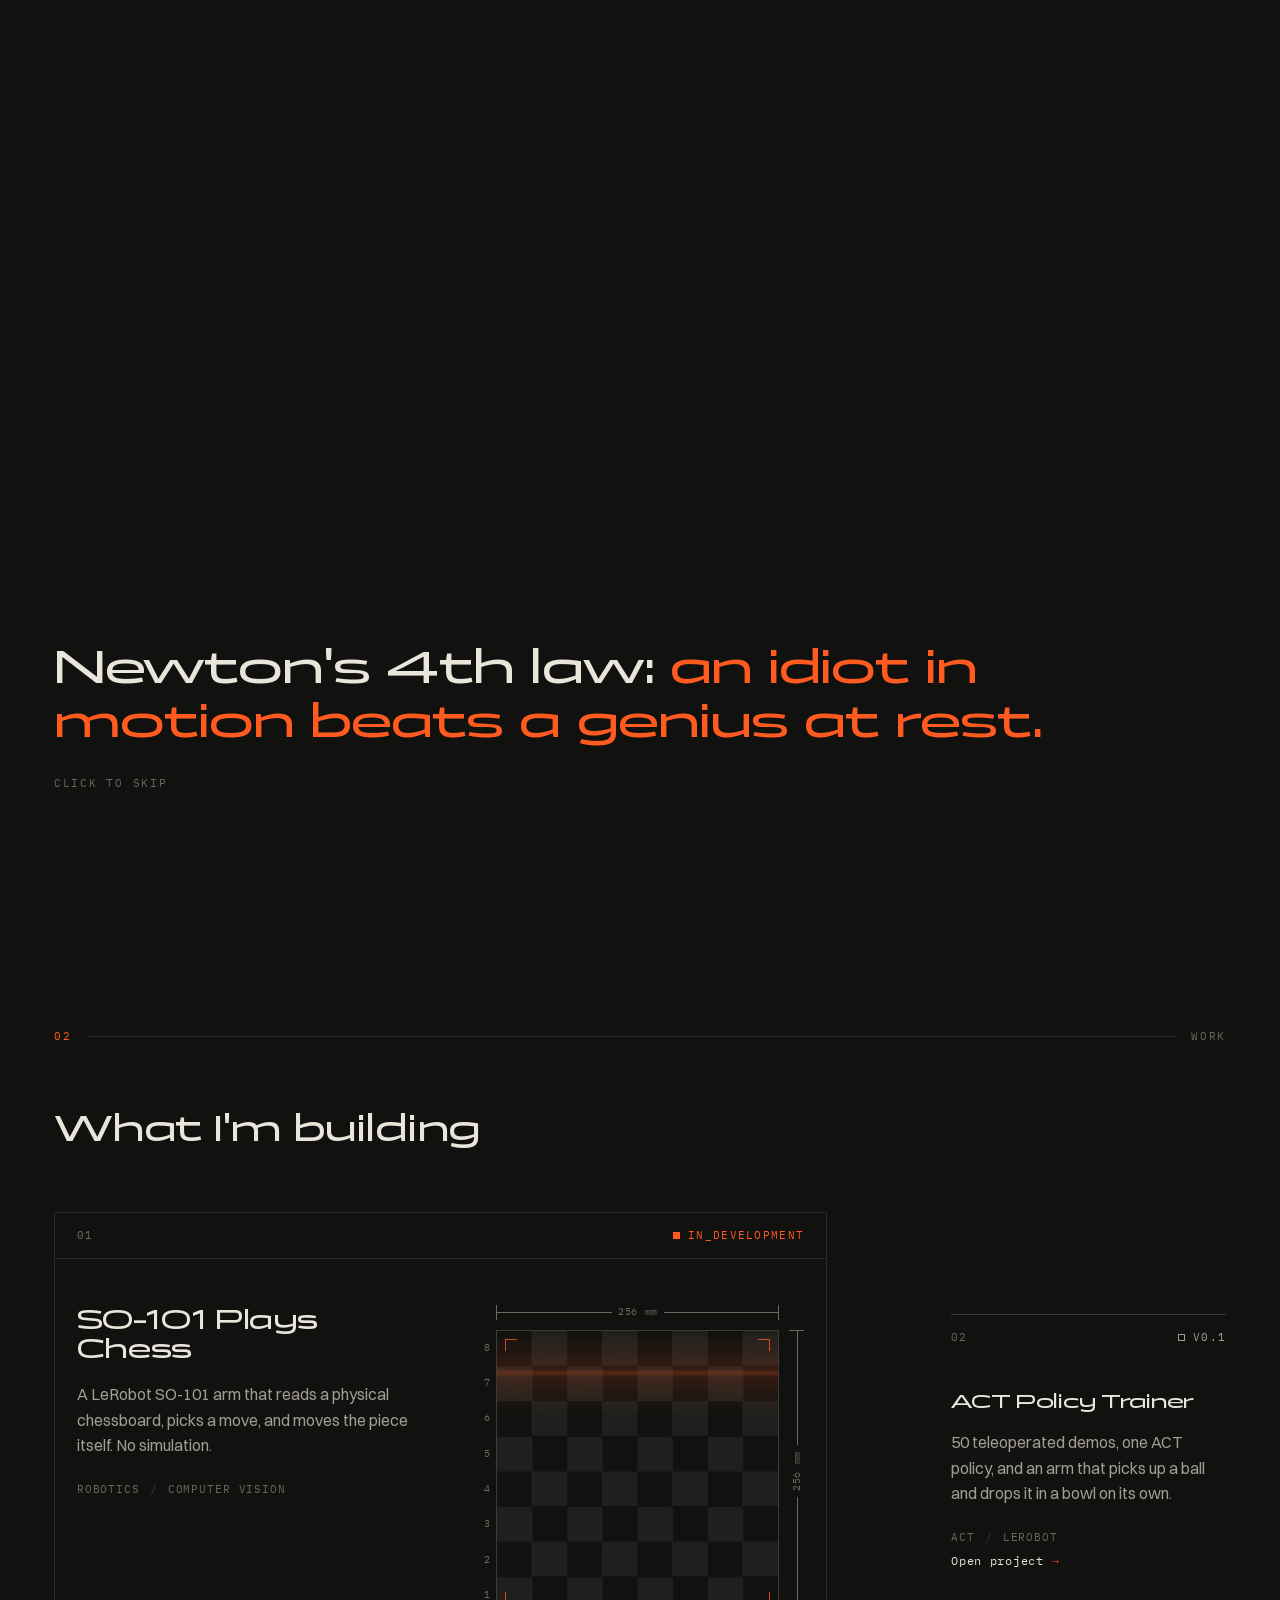
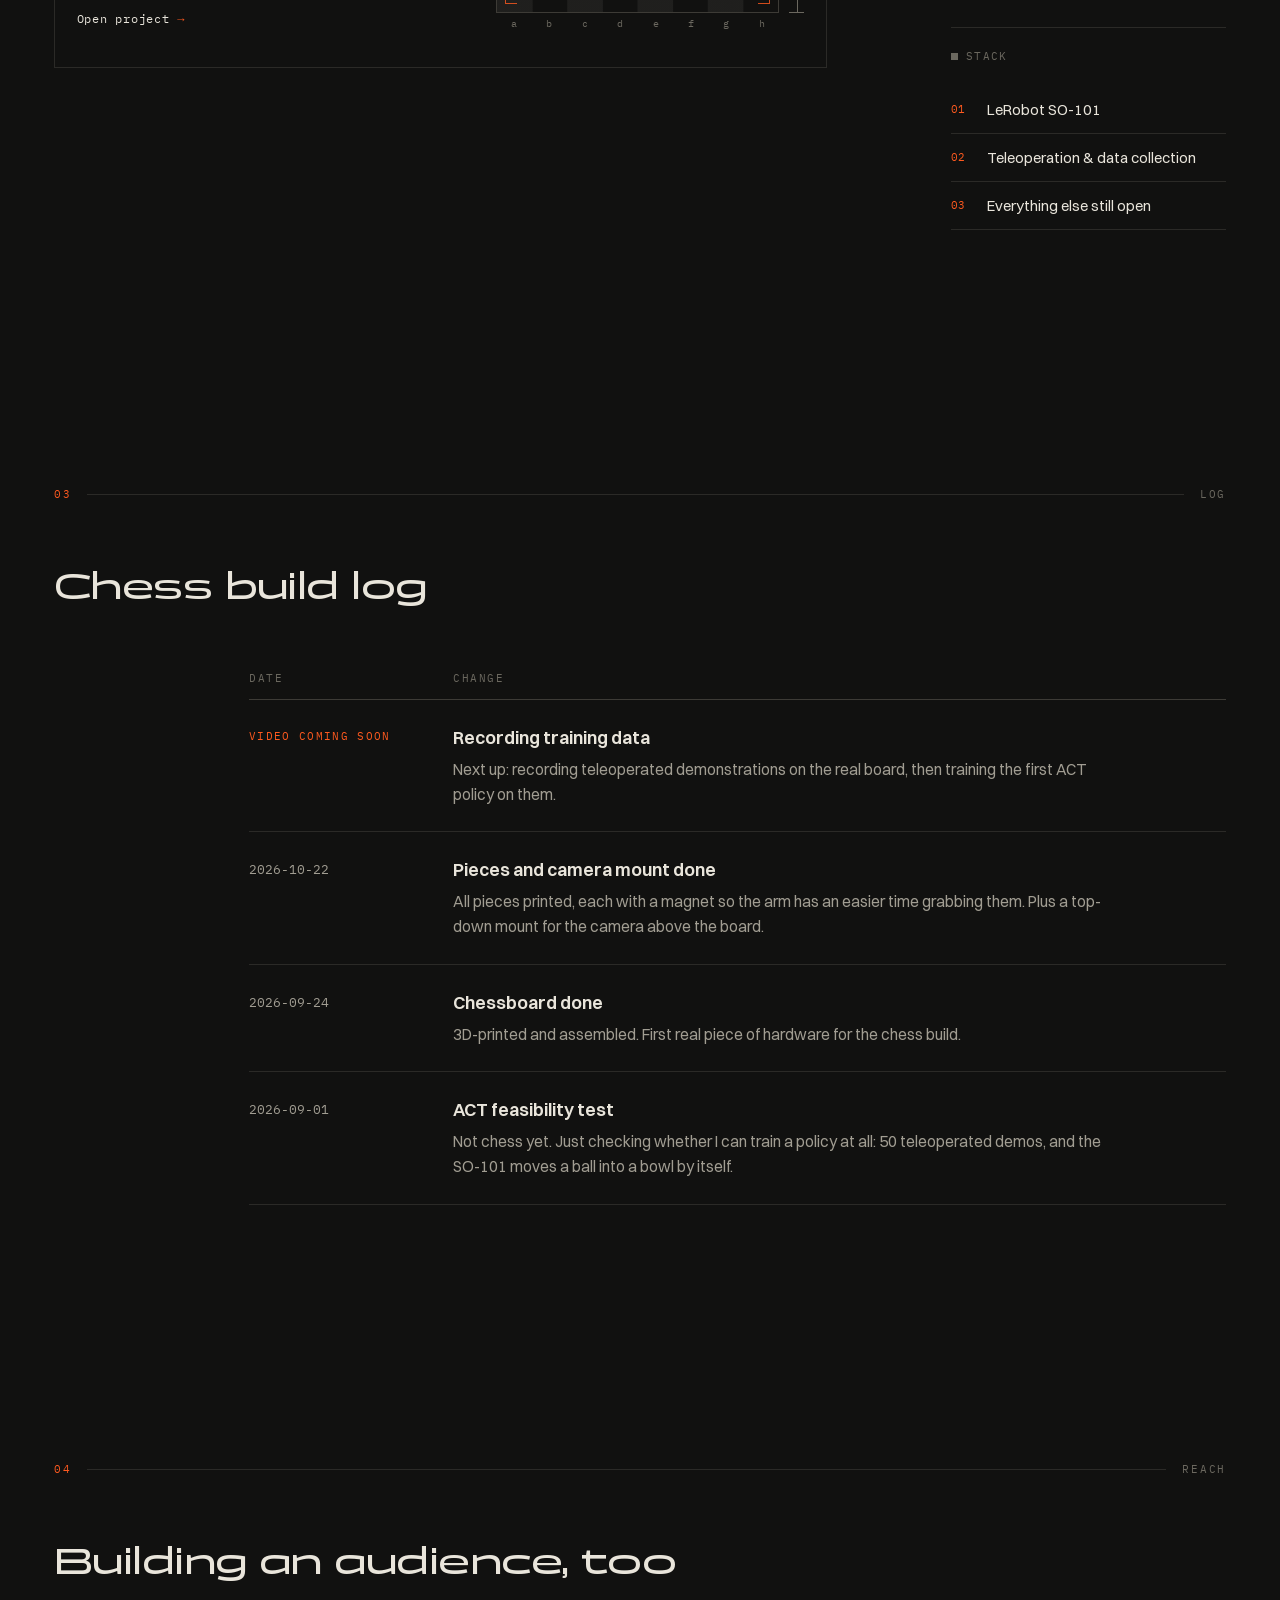
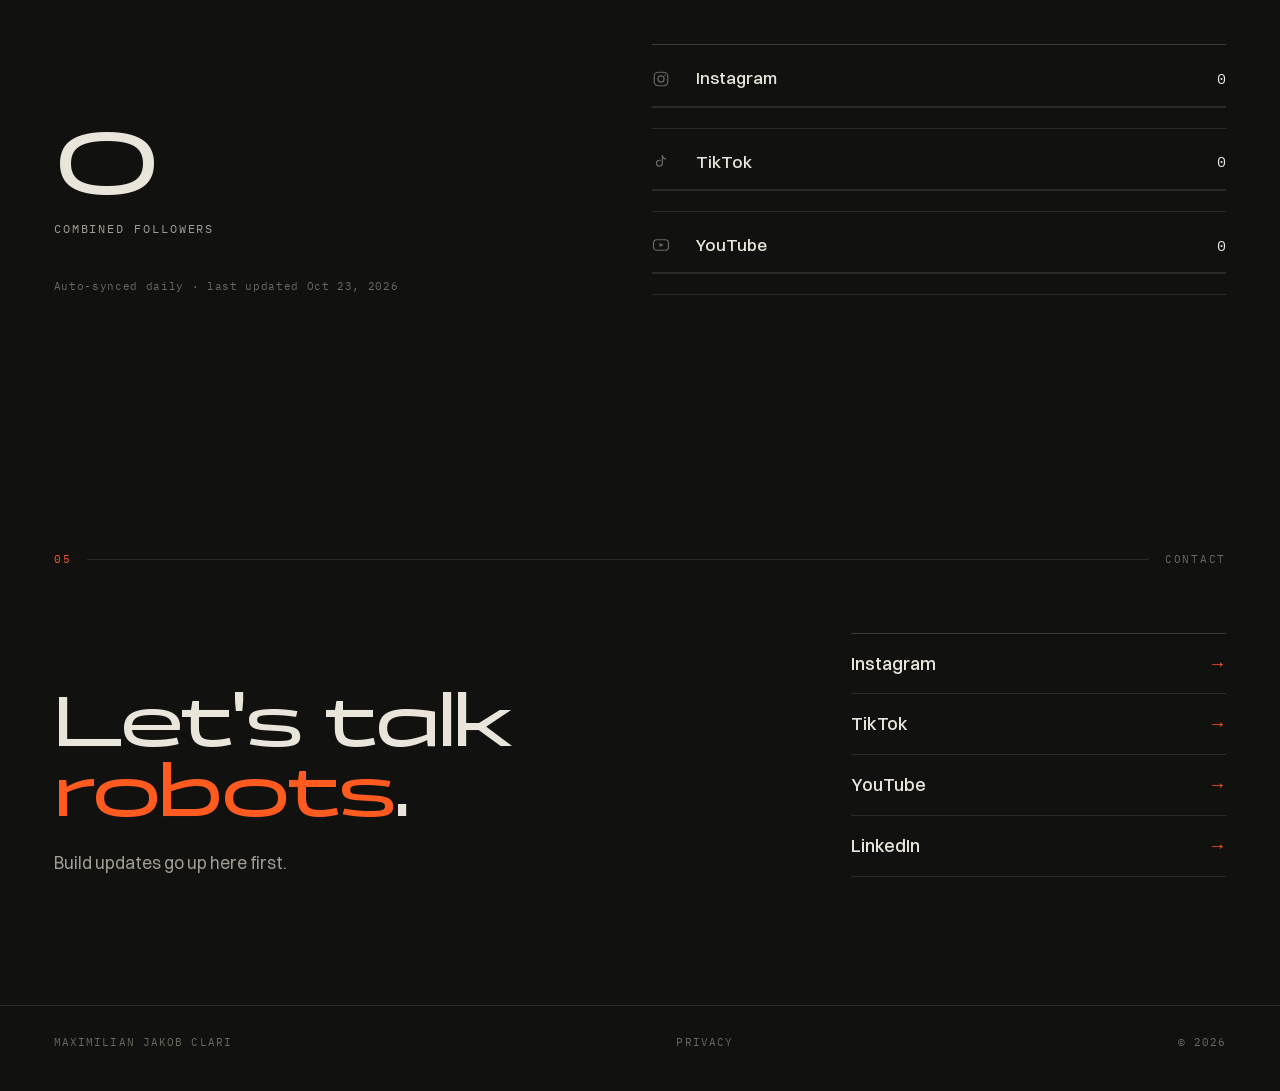
==== index.html @ e88625e4 "Log the finished pieces and camera mount; stop the splash font swap The build log gains the Oct 22 m" ====
<!DOCTYPE html>
<html lang="en">
<head>
<meta charset="UTF-8">
<meta name="viewport" content="width=device-width, initial-scale=1.0">
<title>Maximilian Jakob Clari — Physical AI</title>
<meta name="description" content="Maximilian Jakob Clari — Physical AI engineer building manipulation policies on the LeRobot SO-101, working toward a robot arm that plays chess.">
<link rel="icon" href="data:image/svg+xml,<svg xmlns=%22http://www.w3.org/2000/svg%22 viewBox=%220 0 100 100%22><rect width=%22100%22 height=%22100%22 fill=%22%23111110%22/><text x=%2250%25%22 y=%2260%25%22 font-size=%2258%22 font-family=%22monospace%22 text-anchor=%22middle%22 fill=%22%23ff5a1f%22>M</text></svg>">
<meta name="referrer" content="no-referrer">
<meta http-equiv="Content-Security-Policy" content="default-src 'none'; img-src 'self' data:; style-src 'self'; font-src 'self'; script-src 'self'; connect-src 'self'; form-action 'none'; base-uri 'none'">
<link rel="preload" href="assets/fonts/panchang-500-normal.woff2" as="font" type="font/woff2" crossorigin>
<link rel="stylesheet" href="fonts.css">
<link rel="stylesheet" href="style.css">
</head>
<body>

<div class="field" aria-hidden="true"></div>
<div class="cursor" aria-hidden="true">
  <span class="cursor-glow"></span>
  <span class="cursor-pin"><i class="cursor-cross"></i><i class="cursor-box"></i></span>
</div>

<!-- Intro splash. Change the sentence below and nothing else — the animation
     splits it into words and times itself from the word count. -->
<div class="splash" id="splash">
  <p class="splash-line" id="splash-line">
    Newton's 4th law: <em>an idiot in motion beats a genius at rest.</em>
  </p>
  <span class="splash-skip">click to skip</span>
</div>

<!-- Title block: the navigation, laid out like the title strip of a drawing. -->
<header class="strip">
  <a class="strip-cell strip-brand" href="#intro"><span class="wordmark">MJC<i>.</i></span></a>
  <div class="strip-cell strip-id">
    <span class="strip-name">Maximilian Jakob Clari</span>
    <span class="strip-role">Physical AI Engineer</span>
  </div>
  <nav class="strip-cell strip-nav" aria-label="Sections">
    <a href="#intro" data-target="intro"><span>01</span>Intro</a>
    <a href="#work" data-target="work"><span>02</span>Work</a>
    <a href="#log" data-target="log"><span>03</span>Log</a>
    <a href="#reach" data-target="reach"><span>04</span>Reach</a>
    <a href="#contact" data-target="contact"><span>05</span>Contact</a>
  </nav>
  <div class="strip-cell strip-sheet">
    <span class="strip-sheet-label">Sheet</span>
    <span><b id="sheet-num">01</b>/05</span>
    <span class="strip-sheet-name" id="sheet-name">Intro</span>
  </div>
  <div class="strip-cell strip-social">
    <a href="https://www.instagram.com/mxjclabs/" target="_blank" rel="noopener" aria-label="Instagram">IG</a>
    <a href="https://www.tiktok.com/@mxjc.labs" target="_blank" rel="noopener" aria-label="TikTok">TT</a>
    <a href="https://www.youtube.com/@mxjclabs" target="_blank" rel="noopener" aria-label="YouTube">YT</a>
    <a href="https://www.linkedin.com/in/maximilian-jakob-clari-4214042a8" target="_blank" rel="noopener" aria-label="LinkedIn">IN</a>
  </div>
  <button class="strip-cell strip-index" id="index-toggle" type="button" aria-expanded="false" aria-controls="index">Index</button>
</header>

<!-- Small screens: the strip collapses and the sections open from here. -->
<div class="index" id="index" hidden>
  <nav class="index-nav" aria-label="Sections">
    <a href="#intro" data-target="intro"><span>01</span>Intro</a>
    <a href="#work" data-target="work"><span>02</span>Work</a>
    <a href="#log" data-target="log"><span>03</span>Log</a>
    <a href="#reach" data-target="reach"><span>04</span>Reach</a>
    <a href="#contact" data-target="contact"><span>05</span>Contact</a>
  </nav>
  <div class="index-foot">
    <p><span class="strip-name">Maximilian Jakob Clari</span><span class="strip-role">Physical AI Engineer</span></p>
    <div class="index-social">
      <a href="https://www.instagram.com/mxjclabs/" target="_blank" rel="noopener" aria-label="Instagram">IG</a>
      <a href="https://www.tiktok.com/@mxjc.labs" target="_blank" rel="noopener" aria-label="TikTok">TT</a>
      <a href="https://www.youtube.com/@mxjclabs" target="_blank" rel="noopener" aria-label="YouTube">YT</a>
      <a href="https://www.linkedin.com/in/maximilian-jakob-clari-4214042a8" target="_blank" rel="noopener" aria-label="LinkedIn">IN</a>
    </div>
  </div>
</div>

<main>

  <!-- 01 — Intro -->
  <section id="intro" class="sheet intro" data-sheet="Intro">
    <header class="sheet-head" aria-hidden="true"><span class="sheet-no">01</span><span class="sheet-rule"></span><span>Intro</span></header>

    <p class="eyebrow">PHYSICAL AI ENGINEER — BUILDING IN PUBLIC</p>
    <h1 class="headline">
      Making robots<br>that can <em>actually</em><br>touch the world.
    </h1>

    <div class="intro-body">
      <dl class="intro-stats">
        <div class="stat">
          <dt class="stat-label">Age</dt>
          <dd class="stat-val" id="age-stat">25</dd>
        </div>
        <div class="stat">
          <dt class="stat-label">Studying</dt>
          <dd class="stat-val">Computer Eng.</dd>
        </div>
        <div class="stat">
          <dt class="stat-label">Platform</dt>
          <dd class="stat-val">SO-101</dd>
        </div>
      </dl>

      <div class="intro-copy">
        <p class="intro-sub intro-lead">
          I train manipulation policies on the LeRobot SO-101. Right now I'm working
          toward an arm that plays chess on a real board.
        </p>
        <p class="intro-sub">
          <span id="age-line">25</span>, based in Berlin, finishing my Master's in
          Computer Engineering at HTW Berlin. I post everything I build.
        </p>
        <div class="intro-links">
          <a href="#work" class="arrow-link">View work <span>→</span></a>
          <a href="#contact" class="arrow-link">Get in touch <span>→</span></a>
        </div>
      </div>
    </div>
  </section>

  <!-- 02 — Work -->
  <section id="work" class="sheet work" data-sheet="Work">
    <header class="sheet-head" aria-hidden="true"><span class="sheet-no">02</span><span class="sheet-rule"></span><span>Work</span></header>
    <h2 class="section-title">What I'm building</h2>

    <div class="work-grid">
      <article class="project project-main" data-modal="modal-chess" tabindex="0" role="button">
        <div class="project-head">
          <span class="project-index">01</span>
          <span class="tag tag-live"><i></i>IN_DEVELOPMENT</span>
        </div>
        <div class="project-body">
          <div class="project-text">
            <h3 class="project-title">SO-101 Plays Chess</h3>
            <p>
              A LeRobot SO-101 arm that reads a physical chessboard, picks a
              move, and moves the piece itself. No simulation.
            </p>
            <p class="project-tags">
              <span>Robotics</span>
              <span>Computer Vision</span>
            </p>
            <span class="project-open">Open project <i>→</i></span>
          </div>
          <figure class="board" aria-hidden="true">
            <span class="dim dim-h"><b>256 mm</b></span>
            <span class="dim dim-v"><b>256 mm</b></span>
            <span class="board-ranks"><b>8</b><b>7</b><b>6</b><b>5</b><b>4</b><b>3</b><b>2</b><b>1</b></span>
            <div class="board-viz"></div>
            <span class="board-files"><b>a</b><b>b</b><b>c</b><b>d</b><b>e</b><b>f</b><b>g</b><b>h</b></span>
          </figure>
        </div>
      </article>

      <div class="work-side">
        <article class="project project-small" data-modal="modal-act" tabindex="0" role="button">
          <div class="project-head">
            <span class="project-index">02</span>
            <span class="tag tag-early"><i></i>V0.1</span>
          </div>
          <h3 class="project-title">ACT Policy Trainer</h3>
          <p>
            50 teleoperated demos, one ACT policy, and an arm that picks up a
            ball and drops it in a bowl on its own.
          </p>
          <p class="project-tags">
            <span>ACT</span>
            <span>LeRobot</span>
          </p>
          <span class="project-open">Open project <i>→</i></span>
        </article>

        <div class="stack">
          <p class="tag tag-stack"><i></i>STACK</p>
          <ol class="stack-list">
            <li>LeRobot SO-101</li>
            <li>Teleoperation &amp; data collection</li>
            <li>Everything else still open</li>
          </ol>
        </div>
      </div>
    </div>
  </section>

  <!-- 03 — Log -->
  <section id="log" class="sheet log" data-sheet="Log">
    <header class="sheet-head" aria-hidden="true"><span class="sheet-no">03</span><span class="sheet-rule"></span><span>Log</span></header>
    <h2 class="section-title">Chess build log</h2>

    <div class="log-table">
      <div class="log-head" aria-hidden="true"><span>Date</span><span>Change</span></div>
      <!-- Add a new entry by copying one block below. Newest goes on top. -->
      <div class="log-list" id="log-list">

        <div class="log-entry">
          <span class="log-date log-date-soon">Video coming soon</span>
          <div>
            <h3 class="log-title">Recording training data</h3>
            <p class="log-desc">
              Next up: recording teleoperated demonstrations on the real board,
              then training the first ACT policy on them.
            </p>
          </div>
        </div>

        <a class="log-entry" href="https://www.instagram.com/reel/DezQx9fMhCl/" target="_blank" rel="noopener">
          <span class="log-date">2026-10-22</span>
          <div>
            <h3 class="log-title">Pieces and camera mount done</h3>
            <p class="log-desc">
              All pieces printed, each with a magnet so the arm has an easier time
              grabbing them. Plus a top-down mount for the camera above the board.
            </p>
          </div>
        </a>

        <a class="log-entry" href="https://www.instagram.com/mxjclabs/" target="_blank" rel="noopener">
          <span class="log-date">2026-09-24</span>
          <div>
            <h3 class="log-title">Chessboard done</h3>
            <p class="log-desc">
              3D-printed and assembled. First real piece of hardware for the
              chess build.
            </p>
          </div>
        </a>

        <a class="log-entry" href="https://www.instagram.com/reel/Dcv7LLGM_wV/" target="_blank" rel="noopener">
          <span class="log-date">2026-09-01</span>
          <div>
            <h3 class="log-title">ACT feasibility test</h3>
            <p class="log-desc">
              Not chess yet. Just checking whether I can train a policy at all:
              50 teleoperated demos, and the SO-101 moves a ball into a bowl by itself.
            </p>
          </div>
        </a>

      </div>
    </div>
  </section>

  <!-- 04 — Reach -->
  <section id="reach" class="sheet reach" data-sheet="Reach">
    <header class="sheet-head" aria-hidden="true"><span class="sheet-no">04</span><span class="sheet-rule"></span><span>Reach</span></header>
    <h2 class="section-title">Building an audience, too</h2>

    <div class="reach-grid" id="reach-grid">
      <div class="reach-total">
        <span class="reach-num" id="reach-total">0</span>
        <span class="reach-label" id="reach-label">combined followers</span>
        <p class="reach-updated" id="reach-updated"></p>
      </div>

      <div class="ledger">
        <a class="ledger-row" data-platform="instagram" data-label="Instagram" href="https://www.instagram.com/mxjclabs/" target="_blank" rel="noopener">
          <span class="ledger-icon"><svg viewBox="0 0 24 24" fill="none" stroke="currentColor" stroke-width="1.6" aria-hidden="true"><rect x="3" y="3" width="18" height="18" rx="5.2"/><circle cx="12" cy="12" r="4.1"/><circle cx="17.3" cy="6.7" r="1.05" fill="currentColor" stroke="none"/></svg></span>
          <span class="ledger-name">Instagram</span>
          <span class="ledger-count" data-count>0</span>
          <span class="ledger-bar"><i></i></span>
        </a>
        <a class="ledger-row" data-platform="tiktok" data-label="TikTok" href="https://www.tiktok.com/@mxjc.labs" target="_blank" rel="noopener">
          <span class="ledger-icon"><svg viewBox="0 0 24 24" fill="none" stroke="currentColor" stroke-width="1.6" stroke-linecap="round" stroke-linejoin="round" aria-hidden="true"><path d="M13.8 3.5v10.2a3.9 3.9 0 1 1-3.9-3.9c.34 0 .67.04.98.12"/><path d="M13.8 3.5c.35 2.4 2.1 4.1 4.5 4.4"/></svg></span>
          <span class="ledger-name">TikTok</span>
          <span class="ledger-count" data-count>0</span>
          <span class="ledger-bar"><i></i></span>
        </a>
        <a class="ledger-row" data-platform="youtube" data-label="YouTube" href="https://www.youtube.com/@mxjclabs" target="_blank" rel="noopener">
          <span class="ledger-icon"><svg viewBox="0 0 24 24" fill="none" stroke="currentColor" stroke-width="1.6" aria-hidden="true"><rect x="2" y="5" width="20" height="14" rx="4.5"/><path d="M10 9.2 15.6 12 10 14.8Z" fill="currentColor" stroke="none"/></svg></span>
          <span class="ledger-name">YouTube</span>
          <span class="ledger-count" data-count>0</span>
          <span class="ledger-bar"><i></i></span>
        </a>
      </div>
    </div>
  </section>

  <!-- 05 — Contact -->
  <section id="contact" class="sheet contact" data-sheet="Contact">
    <header class="sheet-head" aria-hidden="true"><span class="sheet-no">05</span><span class="sheet-rule"></span><span>Contact</span></header>

    <div class="contact-grid">
      <div>
        <h2 class="contact-title">Let's talk <em>robots</em>.</h2>
        <p class="contact-sub">
          Build updates go up here first.
        </p>
      </div>
      <nav class="contact-links" aria-label="Profiles">
        <a href="https://www.instagram.com/mxjclabs/" target="_blank" rel="noopener" class="row-link">Instagram <span>→</span></a>
        <a href="https://www.tiktok.com/@mxjc.labs" target="_blank" rel="noopener" class="row-link">TikTok <span>→</span></a>
        <a href="https://www.youtube.com/@mxjclabs" target="_blank" rel="noopener" class="row-link">YouTube <span>→</span></a>
        <a href="https://www.linkedin.com/in/maximilian-jakob-clari-4214042a8" target="_blank" rel="noopener" class="row-link">LinkedIn <span>→</span></a>
      </nav>
    </div>
  </section>

  <footer class="footer">
    <p>Maximilian Jakob Clari</p>
    <nav class="footer-legal">
      <a href="privacy.html">Privacy</a>
    </nav>
    <p>&copy; <span id="year"></span></p>
  </footer>

</main>

<div class="modal" id="modal" hidden>
  <div class="modal-backdrop" data-close></div>
  <div class="modal-panel" role="dialog" aria-modal="true">
    <button class="modal-close" data-close type="button" aria-label="Close"><svg viewBox="0 0 16 16" aria-hidden="true"><path d="M3 3l10 10M13 3L3 13"/></svg></button>
    <div class="modal-body" id="modal-body"></div>
  </div>
</div>

<template id="modal-act">
  <span class="tag tag-early"><i></i>V0.1 · DONE</span>
  <h2 class="modal-title">ACT Policy Trainer</h2>
  <p class="modal-lead">
    A feasibility test: could I get an ACT policy working at all? 50 teleoperated
    demos later, the SO-101 picks up a ball and drops it in a bowl on its own.
    Separate from the chess build. Whether ACT is the right method there is
    still open.
  </p>

  <dl class="modal-specs">
    <div><dt>Demonstrations</dt><dd>50 teleoperated</dd></div>
    <div><dt>Inputs</dt><dd>2 camera views + joint states</dd></div>
    <div><dt>Policy</dt><dd>Action Chunking Transformer</dd></div>
    <div><dt>Task</dt><dd>Pick &amp; place</dd></div>
  </dl>

  <div class="modal-links">
    <a href="https://www.instagram.com/reel/Dcv7LLGM_wV/" target="_blank" rel="noopener" class="arrow-link">Watch on Instagram <span>→</span></a>
    <a href="https://www.tiktok.com/@mxjc.labs" target="_blank" rel="noopener" class="arrow-link">Watch on TikTok <span>→</span></a>
  </div>
</template>

<template id="modal-chess">
  <span class="tag tag-live"><i></i>IN_DEVELOPMENT</span>
  <h2 class="modal-title">SO-101 Plays Chess</h2>
  <p class="modal-lead">
    A robot arm that plays chess against a human on a physical board.
    Currently being built.
  </p>

  <dl class="modal-specs">
    <div><dt>Status</dt><dd>Recording training data</dd></div>
    <div><dt>Hardware</dt><dd>LeRobot SO-101</dd></div>
    <div><dt>Board</dt><dd>3D-printed, magnetic pieces</dd></div>
    <div><dt>Method</dt><dd>ACT, first attempt</dd></div>
  </dl>

  <h3 class="modal-h3">What still needs solving</h3>
  <ol class="modal-steps">
    <li><strong>See the board.</strong></li>
    <li><strong>Pick a move.</strong></li>
    <li><strong>Move the piece.</strong></li>
    <li><strong>Handle reality.</strong></li>
  </ol>

  <div class="modal-links">
    <a href="https://www.instagram.com/mxjclabs/" target="_blank" rel="noopener" class="arrow-link">Follow the build <span>→</span></a>
  </div>
</template>

<script src="script.js"></script>
</body>
</html>
---- fonts.css ----
/* Self-hosted so no visitor request ever reaches a third-party server.
   Panchang and Switzer: Indian Type Foundry via Fontshare (ITF Free Font
   License). IBM Plex Mono: SIL Open Font License. */

@font-face {
  font-family: 'Panchang';
  src: url(assets/fonts/panchang-500-normal.woff2) format('woff2');
  font-weight: 500;
  font-style: normal;
  font-display: swap;
}

@font-face {
  font-family: 'Panchang';
  src: url(assets/fonts/panchang-600-normal.woff2) format('woff2');
  font-weight: 600;
  font-style: normal;
  font-display: swap;
}

@font-face {
  font-family: 'Switzer';
  src: url(assets/fonts/switzer-400-normal.woff2) format('woff2');
  font-weight: 400;
  font-style: normal;
  font-display: swap;
}

@font-face {
  font-family: 'Switzer';
  src: url(assets/fonts/switzer-400-italic.woff2) format('woff2');
  font-weight: 400;
  font-style: italic;
  font-display: swap;
}

@font-face {
  font-family: 'Switzer';
  src: url(assets/fonts/switzer-500-normal.woff2) format('woff2');
  font-weight: 500;
  font-style: normal;
  font-display: swap;
}

@font-face {
  font-family: 'Switzer';
  src: url(assets/fonts/switzer-600-normal.woff2) format('woff2');
  font-weight: 600;
  font-style: normal;
  font-display: swap;
}

/* latin-ext */
@font-face {
  font-family: 'IBM Plex Mono';
  font-style: normal;
  font-weight: 400;
  font-display: swap;
  src: url(assets/fonts/ibm-plex-mono-400-normal-latin-ext.woff2) format('woff2');
  unicode-range: U+0100-02BA, U+02BD-02C5, U+02C7-02CC, U+02CE-02D7, U+02DD-02FF, U+0304, U+0308, U+0329, U+1D00-1DBF, U+1E00-1E9F, U+1EF2-1EFF, U+2020, U+20A0-20AB, U+20AD-20C0, U+2113, U+2C60-2C7F, U+A720-A7FF;
}
/* latin */
@font-face {
  font-family: 'IBM Plex Mono';
  font-style: normal;
  font-weight: 400;
  font-display: swap;
  src: url(assets/fonts/ibm-plex-mono-400-normal-latin.woff2) format('woff2');
  unicode-range: U+0000-00FF, U+0131, U+0152-0153, U+02BB-02BC, U+02C6, U+02DA, U+02DC, U+0304, U+0308, U+0329, U+2000-206F, U+20AC, U+2122, U+2191, U+2193, U+2212, U+2215, U+FEFF, U+FFFD;
}
/* latin-ext */
@font-face {
  font-family: 'IBM Plex Mono';
  font-style: normal;
  font-weight: 500;
  font-display: swap;
  src: url(assets/fonts/ibm-plex-mono-500-normal-latin-ext.woff2) format('woff2');
  unicode-range: U+0100-02BA, U+02BD-02C5, U+02C7-02CC, U+02CE-02D7, U+02DD-02FF, U+0304, U+0308, U+0329, U+1D00-1DBF, U+1E00-1E9F, U+1EF2-1EFF, U+2020, U+20A0-20AB, U+20AD-20C0, U+2113, U+2C60-2C7F, U+A720-A7FF;
}
/* latin */
@font-face {
  font-family: 'IBM Plex Mono';
  font-style: normal;
  font-weight: 500;
  font-display: swap;
  src: url(assets/fonts/ibm-plex-mono-500-normal-latin.woff2) format('woff2');
  unicode-range: U+0000-00FF, U+0131, U+0152-0153, U+02BB-02BC, U+02C6, U+02DA, U+02DC, U+0304, U+0308, U+0329, U+2000-206F, U+20AC, U+2122, U+2191, U+2193, U+2212, U+2215, U+FEFF, U+FFFD;
}
---- style.css ----
/* ==========================================================================
   A technical drawing, read at night.
   Every section is a numbered sheet, the navigation is the title strip,
   the log is a revision table and the stack is a parts list.
   Graphite paper, bone ink, one signal colour. Square corners, hairlines.
   ========================================================================== */

:root {
  --paper: #111110;
  --paper-2: #181816;
  --line: #2b2a27;
  --line-2: #3d3b36;
  --ink: #e9e5db;
  --ink-2: #a19d92;
  --ink-3: #6b685f;
  --signal: #ff5a1f;

  --display: 'Panchang', sans-serif;
  --text: 'Switzer', sans-serif;
  --mono: 'IBM Plex Mono', monospace;

  --pad: clamp(20px, 4.2vw, 64px);
  --strip: 54px;
  --gap: 24px;
}

*, *::before, *::after { margin: 0; padding: 0; box-sizing: border-box; }

html {
  scroll-behavior: smooth;
  scroll-padding-top: var(--strip);
  -webkit-text-size-adjust: 100%;
}

body {
  background: var(--paper);
  color: var(--ink);
  font-family: var(--text);
  font-size: 16px;
  line-height: 1.55;
  -webkit-font-smoothing: antialiased;
}

a { color: inherit; text-decoration: none; }
ol, ul { list-style: none; }
::selection { background: var(--signal); color: var(--paper); }
:focus-visible { outline: 1px solid var(--signal); outline-offset: 3px; }

body.splash-active,
body.modal-open,
body.index-open { overflow: hidden; }

/* --------------------------------------------------------------------------
   Drawing field: fine registration crosses like the snap points of a CAD
   workspace, fixed behind the page so the content scrolls over it. Light
   falls in softly from the top and the edges darken, which gives depth.
   -------------------------------------------------------------------------- */

.field {
  position: fixed;
  inset: 0;
  z-index: -1;
  pointer-events: none;
  background:
    radial-gradient(ellipse 90% 70% at 50% -20%, rgba(233, 229, 219, 0.055), transparent 70%),
    radial-gradient(ellipse 140% 110% at 50% 45%, transparent 55%, rgba(0, 0, 0, 0.4) 100%);
}

.field::before {
  content: "";
  position: absolute;
  inset: 0;
  background: url("data:image/svg+xml,%3Csvg xmlns='http://www.w3.org/2000/svg' width='96' height='96'%3E%3Cpath d='M44 48.5h9M48.5 44v9' stroke='%23e9e5db' stroke-opacity='.13' stroke-width='1'/%3E%3C/svg%3E") 0 0 / 96px 96px;
  -webkit-mask-image: radial-gradient(ellipse 85% 75% at 50% 40%, #000 25%, transparent 85%);
  mask-image: radial-gradient(ellipse 85% 75% at 50% 40%, #000 25%, transparent 85%);
}

/* --------------------------------------------------------------------------
   Crosshair cursor, fine pointers only. JS adds .has-cursor to <html> once it
   is running, so without JS the native cursor stays. Over anything clickable
   the cross turns into a pick box, the way CAD software marks a selection.
   -------------------------------------------------------------------------- */

html.has-cursor,
html.has-cursor * { cursor: none !important; }

.cursor {
  position: fixed;
  inset: 0;
  z-index: 300;
  pointer-events: none;
  opacity: 0;
  transition: opacity 0.25s;
}

.cursor.is-visible { opacity: 1; }

.cursor-glow,
.cursor-pin {
  position: fixed;
  top: 0;
  left: 0;
  will-change: transform;
}

.cursor-glow {
  width: 380px;
  height: 380px;
  margin: -190px 0 0 -190px;
  background: radial-gradient(circle closest-side, rgba(255, 90, 31, 0.075), transparent);
}

.cursor-pin { width: 0; height: 0; }

.cursor-cross,
.cursor-box {
  position: absolute;
  top: 0;
  left: 0;
  transition: transform 0.25s cubic-bezier(0.2, 0.8, 0.2, 1), opacity 0.2s;
}

.cursor-cross {
  width: 21px;
  height: 21px;
  margin: -10.5px 0 0 -10.5px;
  background:
    linear-gradient(var(--signal), var(--signal)) center / 1px 100% no-repeat,
    linear-gradient(var(--signal), var(--signal)) center / 100% 1px no-repeat;
  -webkit-mask-image: radial-gradient(circle, transparent 3px, #000 3.5px);
  mask-image: radial-gradient(circle, transparent 3px, #000 3.5px);
}

.cursor-box {
  width: 26px;
  height: 26px;
  margin: -13px 0 0 -13px;
  border: 1px solid var(--signal);
  opacity: 0;
  transform: scale(0.4) rotate(45deg);
}

.cursor.is-hover .cursor-cross { opacity: 0; transform: scale(0.4); }
.cursor.is-hover .cursor-box { opacity: 1; transform: none; }

/* --------------------------------------------------------------------------
   Intro splash
   -------------------------------------------------------------------------- */

.splash {
  position: fixed;
  inset: 0;
  z-index: 200;
  display: flex;
  flex-direction: column;
  justify-content: flex-end;
  align-items: flex-start;
  gap: 28px;
  padding: var(--pad);
  padding-bottom: clamp(48px, 12vh, 128px);
  background: var(--paper);
  transition: opacity 0.5s ease, visibility 0.5s;
}

.splash.done { opacity: 0; visibility: hidden; pointer-events: none; }

.splash-line {
  font-family: var(--display);
  font-weight: 500;
  font-size: clamp(24px, 3.7vw, 56px);
  line-height: 1.14;
  letter-spacing: -0.02em;
  max-width: 19ch;
}

.splash-line em { font-style: normal; color: var(--signal); }

.splash-skip {
  font-family: var(--mono);
  font-size: 11px;
  letter-spacing: 0.16em;
  text-transform: uppercase;
  color: var(--ink-3);
  opacity: 0;
  animation: appear 0.5s ease 1.4s forwards;
}

@keyframes appear { to { opacity: 1; } }

/* Words rise in one after another; the padding keeps descenders from clipping. */
.kw { display: inline-block; overflow: hidden; vertical-align: top; padding-bottom: 0.1em; margin-bottom: -0.1em; }
.kw-inner {
  display: inline-block;
  transform: translateY(110%);
  transition: transform 0.75s cubic-bezier(0.19, 1, 0.22, 1);
  transition-delay: var(--d, 0ms);
}
.splash-line.visible .kw-inner { transform: none; }

/* Without JavaScript nothing would ever dismiss the splash. */
@media (scripting: none) {
  .splash { display: none; }
}

/* --------------------------------------------------------------------------
   Title strip (navigation)
   -------------------------------------------------------------------------- */

.strip {
  position: fixed;
  top: 0;
  left: 0;
  right: 0;
  z-index: 60;
  height: var(--strip);
  display: flex;
  background: var(--paper);
  border-bottom: 1px solid var(--line);
}

.strip-cell {
  display: flex;
  align-items: center;
  padding: 0 20px;
  border-right: 1px solid var(--line);
  font-family: var(--mono);
  font-size: 11px;
  letter-spacing: 0.08em;
  text-transform: uppercase;
  color: var(--ink-3);
}

.strip-cell:last-child { border-right: 0; }

.wordmark {
  font-family: var(--display);
  font-weight: 600;
  font-size: 15px;
  letter-spacing: 0.02em;
  text-transform: none;
  color: var(--ink);
}

.wordmark i { font-style: normal; color: var(--signal); }

.strip-id {
  flex-direction: column;
  align-items: flex-start;
  justify-content: center;
  gap: 1px;
}

.strip-name {
  font-family: var(--text);
  font-size: 13px;
  font-weight: 500;
  letter-spacing: 0;
  text-transform: none;
  color: var(--ink);
}

.strip-role { color: var(--ink-3); }

.strip-nav { flex: 1; padding: 0; }

.strip-nav a {
  position: relative;
  height: 100%;
  display: flex;
  align-items: center;
  gap: 8px;
  padding: 0 16px;
  color: var(--ink-2);
  transition: color 0.2s;
}

.strip-nav a.active { color: var(--ink); }
.strip-nav a.active span { color: var(--signal); }

.strip-nav a.active::after {
  content: "";
  position: absolute;
  left: 16px;
  right: 16px;
  bottom: -1px;
  height: 2px;
  background: var(--signal);
}

.strip-sheet { gap: 10px; white-space: nowrap; color: var(--ink-2); }
.strip-sheet b { font-weight: 500; color: var(--signal); }
.strip-sheet-name { min-width: 7ch; color: var(--ink); }

.strip-social { gap: 16px; color: var(--ink-2); }

.strip-index {
  display: none;
  margin-left: auto;
  border: 0;
  border-left: 1px solid var(--line);
  background: none;
  color: var(--ink);
  cursor: pointer;
}

@media (hover: hover) {
  .strip-nav a:hover { color: var(--ink); }
  .strip-social a:hover { color: var(--signal); }
}

/* Small-screen index */

.index {
  position: fixed;
  top: var(--strip);
  left: 0;
  right: 0;
  bottom: 0;
  z-index: 55;
  display: flex;
  flex-direction: column;
  justify-content: space-between;
  padding: 24px var(--pad) 32px;
  background: var(--paper);
  overflow-y: auto;
}

/* Must beat the display:flex above, or the index would never close. */
.index[hidden] { display: none; }

.index-nav { display: flex; flex-direction: column; }

.index-nav a {
  display: flex;
  align-items: baseline;
  gap: 16px;
  padding: 18px 0;
  border-bottom: 1px solid var(--line);
  font-family: var(--display);
  font-weight: 500;
  font-size: clamp(22px, 6.6vw, 34px);
  letter-spacing: -0.01em;
}

.index-nav a span { font-family: var(--mono); font-size: 12px; color: var(--ink-3); }
.index-nav a.active span { color: var(--signal); }

.index-foot {
  display: flex;
  justify-content: space-between;
  align-items: flex-end;
  gap: 16px;
  padding-top: 32px;
  font-family: var(--mono);
  font-size: 11px;
  letter-spacing: 0.08em;
  text-transform: uppercase;
  color: var(--ink-3);
}

.index-foot p { display: flex; flex-direction: column; gap: 4px; }
.index-social { display: flex; gap: 18px; }

/* --------------------------------------------------------------------------
   Sheets (sections)
   -------------------------------------------------------------------------- */

main { padding-top: var(--strip); }

.sheet {
  max-width: 1400px;
  margin: 0 auto;
  padding: clamp(72px, 10vw, 144px) var(--pad);
}

.sheet-head {
  display: flex;
  align-items: center;
  gap: 16px;
  margin-bottom: clamp(40px, 5vw, 72px);
  font-family: var(--mono);
  font-size: 11px;
  letter-spacing: 0.16em;
  text-transform: uppercase;
  color: var(--ink-3);
}

.sheet-no { color: var(--signal); }
.sheet-rule { flex: 1; height: 1px; background: var(--line); }

.section-title {
  font-family: var(--display);
  font-weight: 500;
  font-size: clamp(24px, 2.8vw, 42px);
  line-height: 1.08;
  letter-spacing: -0.015em;
  max-width: 16ch;
  margin-bottom: clamp(40px, 5vw, 80px);
}

/* Shared link styles */

.arrow-link {
  display: inline-flex;
  align-items: baseline;
  gap: 10px;
  padding-bottom: 6px;
  border-bottom: 1px solid var(--line-2);
  font-family: var(--mono);
  font-size: 13px;
  letter-spacing: 0.04em;
  color: var(--ink);
  transition: color 0.2s, border-color 0.2s;
}

.arrow-link span { color: var(--signal); transition: transform 0.25s; }

@media (hover: hover) {
  .arrow-link:hover { color: var(--signal); border-color: var(--signal); }
  .arrow-link:hover span { transform: translateX(4px); }
}

/* --------------------------------------------------------------------------
   01 — Intro
   -------------------------------------------------------------------------- */

.intro {
  min-height: calc(100svh - var(--strip));
  display: flex;
  flex-direction: column;
  padding-top: clamp(40px, 6vw, 72px);
  padding-bottom: clamp(48px, 6vw, 80px);
}

/* Anchors the content to the bottom of the first screen instead of centring it. */
.intro .sheet-head { margin-bottom: auto; }

.eyebrow {
  margin: 56px 0 28px;
  font-family: var(--mono);
  font-size: 12px;
  letter-spacing: 0.16em;
  color: var(--ink-2);
}

.headline {
  font-family: var(--display);
  font-weight: 500;
  font-size: clamp(30px, 5.1vw, 82px);
  line-height: 1.02;
  letter-spacing: -0.03em;
}

.headline em { font-style: normal; color: var(--signal); }

.intro-body {
  display: grid;
  grid-template-columns: repeat(12, minmax(0, 1fr));
  column-gap: var(--gap);
  margin-top: clamp(48px, 6vw, 88px);
  padding-top: 28px;
  border-top: 1px solid var(--line);
}

.intro-stats { grid-column: 1 / 5; }

.stat {
  display: flex;
  justify-content: space-between;
  align-items: baseline;
  gap: 16px;
  padding: 12px 0;
  border-bottom: 1px solid var(--line);
}

.stat:first-child { padding-top: 0; }

.stat-label {
  font-family: var(--mono);
  font-size: 11px;
  letter-spacing: 0.14em;
  text-transform: uppercase;
  color: var(--ink-3);
}

.stat-val { font-family: var(--mono); font-size: 14px; color: var(--ink); }

.intro-copy { grid-column: 7 / 13; }

.intro-sub {
  max-width: 36em;
  font-size: clamp(16px, 1.35vw, 19px);
  line-height: 1.6;
  color: var(--ink-2);
}

.intro-sub + .intro-sub { margin-top: 16px; }
.intro-lead { color: var(--ink); }

.intro-links { display: flex; flex-wrap: wrap; gap: 12px 32px; margin-top: 36px; }

/* --------------------------------------------------------------------------
   02 — Work
   -------------------------------------------------------------------------- */

.work-grid {
  display: grid;
  grid-template-columns: repeat(12, minmax(0, 1fr));
  column-gap: var(--gap);
  align-items: start;
}

.project { position: relative; cursor: pointer; }

.project-main {
  grid-column: 1 / 9;
  border: 1px solid var(--line);
  transition: border-color 0.25s;
}

.project-head {
  display: flex;
  align-items: center;
  justify-content: space-between;
  gap: 16px;
  font-family: var(--mono);
  font-size: 11px;
  letter-spacing: 0.12em;
  text-transform: uppercase;
}

.project-main .project-head { padding: 14px 22px; border-bottom: 1px solid var(--line); }
.project-index { color: var(--ink-3); }

.tag {
  display: inline-flex;
  align-items: center;
  gap: 8px;
  font-family: var(--mono);
  font-size: 11px;
  letter-spacing: 0.12em;
  text-transform: uppercase;
  color: var(--ink-2);
}

/* Status as a square indicator lamp, not a glowing dot. */
.tag i { width: 7px; height: 7px; background: currentColor; }
.tag-live { color: var(--signal); }
.tag-live i { animation: lamp 2s steps(1) infinite; }
.tag-early i { background: none; border: 1px solid currentColor; }
.tag-stack { color: var(--ink-3); }

@keyframes lamp { 50% { opacity: 0.25; } }

.project-body {
  display: grid;
  grid-template-columns: minmax(0, 1.1fr) minmax(0, 1fr);
  gap: clamp(24px, 4vw, 56px);
  padding: clamp(44px, 3.6vw, 52px) 22px clamp(28px, 3vw, 40px);
}

.project-text { display: flex; flex-direction: column; align-items: flex-start; }

.project-title {
  display: inline-block;
  margin-bottom: 18px;
  font-family: var(--display);
  font-weight: 500;
  font-size: clamp(22px, 2.1vw, 32px);
  line-height: 1.1;
  letter-spacing: -0.015em;
}

.project p { max-width: 32em; font-size: 16px; line-height: 1.6; color: var(--ink-2); }

.project p.project-tags {
  display: flex;
  flex-wrap: wrap;
  margin-top: 22px;
  font-family: var(--mono);
  font-size: 11px;
  letter-spacing: 0.08em;
  text-transform: uppercase;
  color: var(--ink-3);
}

.project-tags span + span::before { content: "/"; margin: 0 10px; color: var(--line-2); }

.project-open {
  margin-top: auto;
  padding-top: 32px;
  font-family: var(--mono);
  font-size: 12px;
  letter-spacing: 0.06em;
  color: var(--ink);
  transition: color 0.2s;
}

.project-open i { display: inline-block; font-style: normal; color: var(--signal); transition: transform 0.25s; }

/* The board, drawn with its chess coordinates in the margins */

.board {
  display: grid;
  grid-template-columns: auto minmax(0, 1fr) auto;
  grid-template-rows: auto auto auto;
  gap: 6px;
  align-self: center;
  justify-self: end;
  width: 100%;
  max-width: 320px;
}

.board-ranks, .board-files { display: flex; justify-content: space-around; }
.board-ranks { grid-column: 1; grid-row: 2; flex-direction: column; }
.board-files { grid-column: 2; grid-row: 3; }

.board-ranks b, .board-files b {
  font-family: var(--mono);
  font-weight: 400;
  font-size: 10px;
  line-height: 1;
  text-align: center;
  color: var(--ink-3);
}

.board-viz {
  grid-column: 2;
  grid-row: 2;
  position: relative;
  aspect-ratio: 1;
  overflow: hidden;
  border: 1px solid var(--line-2);
  background-image: repeating-conic-gradient(rgba(233, 229, 219, 0.07) 0% 25%, transparent 0% 50%);
  background-size: 25% 25%;
}

.board-viz::before {
  content: "";
  position: absolute;
  inset: 0;
  height: 30%;
  background: linear-gradient(transparent, rgba(255, 90, 31, 0.14) 45%, rgba(255, 90, 31, 0.3) 50%, rgba(255, 90, 31, 0.14) 55%, transparent);
  animation: board-scan 4.2s cubic-bezier(0.6, 0, 0.4, 1) infinite;
}

.board-viz::after {
  content: "";
  position: absolute;
  inset: 8px;
  opacity: 0.8;
  background:
    linear-gradient(var(--signal), var(--signal)) 0 0 / 12px 1px no-repeat,
    linear-gradient(var(--signal), var(--signal)) 0 0 / 1px 12px no-repeat,
    linear-gradient(var(--signal), var(--signal)) 100% 0 / 12px 1px no-repeat,
    linear-gradient(var(--signal), var(--signal)) 100% 0 / 1px 12px no-repeat,
    linear-gradient(var(--signal), var(--signal)) 0 100% / 12px 1px no-repeat,
    linear-gradient(var(--signal), var(--signal)) 0 100% / 1px 12px no-repeat,
    linear-gradient(var(--signal), var(--signal)) 100% 100% / 12px 1px no-repeat,
    linear-gradient(var(--signal), var(--signal)) 100% 100% / 1px 12px no-repeat;
}

/* Dimension lines with the board's real size (8 squares of 32 mm). */
.dim {
  position: relative;
  font-family: var(--mono);
  font-size: 10px;
  letter-spacing: 0.06em;
  color: var(--ink-3);
  transition: color 0.2s;
}

.dim b {
  position: absolute;
  top: 50%;
  left: 50%;
  padding: 0 6px;
  background: var(--paper);
  font-weight: 400;
  line-height: 1;
  white-space: nowrap;
}

.dim-h {
  grid-column: 2;
  grid-row: 1;
  height: 15px;
  margin-bottom: 4px;
  border-left: 1px solid currentColor;
  border-right: 1px solid currentColor;
}

.dim-h::before {
  content: "";
  position: absolute;
  top: 50%;
  left: 0;
  right: 0;
  height: 1px;
  background: currentColor;
}

.dim-h b { transform: translate(-50%, -50%); }

.dim-v {
  grid-column: 3;
  grid-row: 2;
  width: 15px;
  margin-left: 4px;
  border-top: 1px solid currentColor;
  border-bottom: 1px solid currentColor;
}

.dim-v::before {
  content: "";
  position: absolute;
  top: 0;
  bottom: 0;
  left: 50%;
  width: 1px;
  background: currentColor;
}

.dim-v b { padding: 6px 0; transform: translate(-50%, -50%) rotate(180deg); writing-mode: vertical-rl; }

@keyframes board-scan {
  0%   { transform: translateY(-110%); }
  50%  { transform: translateY(340%); }
  100% { transform: translateY(-110%); }
}

/* Side column: smaller project, then the parts list */

.work-side {
  grid-column: 10 / 13;
  display: flex;
  flex-direction: column;
  gap: 56px;
  margin-top: clamp(48px, 8vw, 120px);
}

.project-small { padding-top: 14px; border-top: 1px solid var(--line-2); }
.project-small .project-head { margin-bottom: 44px; }
.project-small .project-title { font-size: clamp(19px, 1.5vw, 23px); }

.stack { padding-top: 14px; border-top: 1px solid var(--line); }
.stack .tag { margin-bottom: 20px; }

.stack-list { counter-reset: part; }

.stack-list li {
  counter-increment: part;
  display: grid;
  grid-template-columns: 36px 1fr;
  padding: 12px 0;
  border-bottom: 1px solid var(--line);
  font-size: 15px;
}

.stack-list li::before {
  content: counter(part, decimal-leading-zero);
  padding-top: 3px;
  font-family: var(--mono);
  font-size: 11px;
  color: var(--signal);
}

@media (hover: hover) {
  .project-main:hover { border-color: var(--line-2); }
  .project:hover .project-open { color: var(--signal); }
  .project:hover .project-open i { transform: translateX(5px); }
  .project-main:hover .dim { color: var(--signal); }
}

/* --------------------------------------------------------------------------
   03 — Log (revision table)
   -------------------------------------------------------------------------- */

.log-table { margin-left: 16.666%; }

.log-head,
.log-entry {
  display: grid;
  grid-template-columns: minmax(120px, 180px) minmax(0, 1fr);
  column-gap: var(--gap);
}

.log-head {
  padding-bottom: 12px;
  border-bottom: 1px solid var(--line-2);
  font-family: var(--mono);
  font-size: 11px;
  letter-spacing: 0.14em;
  text-transform: uppercase;
  color: var(--ink-3);
}

.log-entry { padding: 24px 0; border-bottom: 1px solid var(--line); }

.log-date {
  padding-top: 4px;
  font-family: var(--mono);
  font-size: 13px;
  color: var(--ink-2);
  transition: color 0.2s;
}

.log-date-soon { font-size: 11px; letter-spacing: 0.12em; text-transform: uppercase; color: var(--signal); }

.log-title {
  margin-bottom: 6px;
  font-family: var(--text);
  font-weight: 600;
  font-size: clamp(17px, 1.4vw, 20px);
  transition: color 0.2s;
}

.log-desc { max-width: 42em; font-size: 15.5px; line-height: 1.6; color: var(--ink-2); }

@media (hover: hover) {
  a.log-entry:hover .log-title,
  a.log-entry:hover .log-date { color: var(--signal); }
}

/* --------------------------------------------------------------------------
   04 — Reach (ledger)
   -------------------------------------------------------------------------- */

.reach-grid {
  display: grid;
  grid-template-columns: repeat(12, minmax(0, 1fr));
  column-gap: var(--gap);
  align-items: end;
}

.reach-total { grid-column: 1 / 6; display: flex; flex-direction: column; }

.reach-num {
  font-family: var(--display);
  font-weight: 500;
  font-size: clamp(48px, 7vw, 112px);
  line-height: 0.92;
  letter-spacing: -0.035em;
  font-variant-numeric: tabular-nums;
}

.reach-label {
  margin-top: 16px;
  font-family: var(--mono);
  font-size: 12px;
  letter-spacing: 0.16em;
  text-transform: uppercase;
  color: var(--ink-2);
  transition: color 0.2s;
}

.reach-grid.focused .reach-label { color: var(--signal); }

.reach-updated {
  margin-top: 40px;
  font-family: var(--mono);
  font-size: 11px;
  letter-spacing: 0.06em;
  color: var(--ink-3);
}

.ledger { grid-column: 7 / 13; border-top: 1px solid var(--line-2); }

.ledger-row {
  display: grid;
  grid-template-columns: 28px minmax(0, 1fr) auto;
  align-items: center;
  column-gap: 16px;
  row-gap: 14px;
  padding: 20px 0;
  border-bottom: 1px solid var(--line);
  transition: opacity 0.2s;
}

.ledger-icon { display: flex; color: var(--ink-3); transition: color 0.2s; }
.ledger-icon svg { width: 18px; height: 18px; }
.ledger-name { font-size: 17px; font-weight: 500; }

.ledger-count {
  font-family: var(--mono);
  font-size: 15px;
  font-variant-numeric: tabular-nums;
  transition: color 0.2s;
}

.ledger-bar { grid-column: 1 / -1; position: relative; height: 2px; background: var(--line); }

.ledger-bar i {
  position: absolute;
  top: 0;
  bottom: 0;
  left: 0;
  width: 0;
  background: var(--ink-3);
  transition: width 1.4s cubic-bezier(0.2, 0.8, 0.2, 1), background 0.2s;
}

.ledger-row.on .ledger-icon,
.ledger-row.on .ledger-count { color: var(--signal); }
.ledger-row.on .ledger-bar i { background: var(--signal); }
.reach-grid.focused .ledger-row:not(.on) { opacity: 0.4; }

/* --------------------------------------------------------------------------
   05 — Contact
   -------------------------------------------------------------------------- */

.contact-grid {
  display: grid;
  grid-template-columns: repeat(12, minmax(0, 1fr));
  column-gap: var(--gap);
  align-items: end;
}

.contact-grid > div { grid-column: 1 / 8; }

.contact-title {
  font-family: var(--display);
  font-weight: 500;
  font-size: clamp(34px, 5.6vw, 90px);
  line-height: 0.98;
  letter-spacing: -0.03em;
}

.contact-title em { font-style: normal; color: var(--signal); }

.contact-sub { margin-top: 24px; font-size: clamp(16px, 1.35vw, 19px); color: var(--ink-2); }

.contact-links { grid-column: 9 / 13; border-top: 1px solid var(--line-2); }

.row-link {
  display: flex;
  justify-content: space-between;
  align-items: baseline;
  padding: 16px 0;
  border-bottom: 1px solid var(--line);
  font-size: 18px;
  font-weight: 500;
  transition: color 0.2s;
}

.row-link span { color: var(--signal); transition: transform 0.25s; }

@media (hover: hover) {
  .row-link:hover { color: var(--signal); }
  .row-link:hover span { transform: translateX(4px); }
}

/* --------------------------------------------------------------------------
   Footer
   -------------------------------------------------------------------------- */

.footer {
  max-width: 1400px;
  margin: 0 auto;
  padding: 28px var(--pad) 40px;
  display: flex;
  justify-content: space-between;
  gap: 16px;
  border-top: 1px solid var(--line);
  font-family: var(--mono);
  font-size: 11px;
  letter-spacing: 0.1em;
  text-transform: uppercase;
  color: var(--ink-3);
}

/* Padding with a matching negative margin enlarges the tap area to ~44px
   without moving the text. */
.footer-legal a { display: inline-block; padding: 14px 0; margin: -14px 0; transition: color 0.2s; }

@media (hover: hover) {
  .footer-legal a:hover { color: var(--signal); }
}

/* --------------------------------------------------------------------------
   Project sheets (modal)
   -------------------------------------------------------------------------- */

.modal {
  position: fixed;
  inset: 0;
  z-index: 120;
  display: flex;
  align-items: center;
  justify-content: center;
  padding: 24px;
}

/* Must beat the display:flex above — the plain [hidden] rule loses to it. */
.modal[hidden] { display: none; }

.modal-backdrop { position: absolute; inset: 0; background: rgba(10, 10, 9, 0.9); }

.modal-panel {
  position: relative;
  width: min(780px, 100%);
  max-height: 88vh;
  overflow-y: auto;
  background: var(--paper);
  border: 1px solid var(--line-2);
}

.modal-close {
  position: absolute;
  top: 0;
  right: 0;
  width: 48px;
  height: 48px;
  display: grid;
  place-items: center;
  border: 0;
  border-left: 1px solid var(--line);
  border-bottom: 1px solid var(--line);
  background: var(--paper);
  color: var(--ink-2);
  cursor: pointer;
  transition: color 0.2s;
}

.modal-close svg { width: 14px; height: 14px; fill: none; stroke: currentColor; stroke-width: 1.4; }

@media (hover: hover) {
  .modal-close:hover { color: var(--signal); }
}

.modal-body { padding: clamp(28px, 4vw, 48px); }

.modal-title {
  margin: 20px 0 18px;
  font-family: var(--display);
  font-weight: 500;
  font-size: clamp(26px, 3vw, 40px);
  line-height: 1.08;
  letter-spacing: -0.015em;
}

.modal-lead { max-width: 38em; margin-bottom: 36px; font-size: 17px; line-height: 1.65; color: var(--ink-2); }

.modal-specs {
  display: grid;
  grid-template-columns: 1fr 1fr;
  margin-bottom: 36px;
  border-top: 1px solid var(--line);
}

.modal-specs div { padding: 14px 16px 14px 0; border-bottom: 1px solid var(--line); }
.modal-specs div:nth-child(odd) { border-right: 1px solid var(--line); }
.modal-specs div:nth-child(even) { padding-left: 16px; }

.modal-specs dt {
  margin-bottom: 6px;
  font-family: var(--mono);
  font-size: 10.5px;
  letter-spacing: 0.14em;
  text-transform: uppercase;
  color: var(--ink-3);
}

.modal-specs dd { font-size: 15px; }

.modal-h3 {
  margin-bottom: 12px;
  font-family: var(--mono);
  font-weight: 500;
  font-size: 11px;
  letter-spacing: 0.14em;
  text-transform: uppercase;
  color: var(--signal);
}

.modal-steps { counter-reset: step; margin-bottom: 36px; border-top: 1px solid var(--line); }

.modal-steps li {
  counter-increment: step;
  display: grid;
  grid-template-columns: 44px 1fr;
  padding: 12px 0;
  border-bottom: 1px solid var(--line);
}

.modal-steps li::before {
  content: counter(step, decimal-leading-zero);
  padding-top: 3px;
  font-family: var(--mono);
  font-size: 11px;
  color: var(--signal);
}

.modal-steps strong { font-weight: 500; }
.modal-links { display: flex; flex-wrap: wrap; gap: 12px 32px; }

/* --------------------------------------------------------------------------
   Privacy page
   -------------------------------------------------------------------------- */

.legal { max-width: 760px; margin: 0 auto; padding: clamp(56px, 8vw, 96px) var(--pad) 120px; }

.legal .legal-back {
  display: inline-block;
  margin-bottom: 48px;
  font-family: var(--mono);
  font-size: 12px;
  letter-spacing: 0.06em;
  color: var(--ink-3);
  text-decoration: none;
  transition: color 0.2s;
}

.legal h1 {
  margin-bottom: 36px;
  font-family: var(--display);
  font-weight: 500;
  font-size: clamp(30px, 4.2vw, 48px);
  letter-spacing: -0.025em;
}

.legal h2 {
  margin: 40px 0 12px;
  font-family: var(--mono);
  font-weight: 500;
  font-size: 11px;
  letter-spacing: 0.14em;
  text-transform: uppercase;
  color: var(--signal);
}

.legal p, .legal li { font-size: 16px; line-height: 1.7; color: var(--ink-2); }
.legal p { margin-bottom: 14px; }
.legal ul { list-style: disc; margin: 0 0 14px 20px; }
.legal strong { font-weight: 600; color: var(--ink); }
.legal a { color: var(--signal); text-decoration: underline; text-underline-offset: 3px; }
.legal code { font-family: var(--mono); font-size: 0.9em; }

.legal .legal-lead {
  margin-bottom: 40px;
  padding-left: 18px;
  border-left: 2px solid var(--signal);
  font-size: 18px;
  line-height: 1.65;
  color: var(--ink);
}

@media (hover: hover) {
  .legal .legal-back:hover { color: var(--signal); }
}

/* --------------------------------------------------------------------------
   Motion preferences
   -------------------------------------------------------------------------- */

@media (prefers-reduced-motion: reduce) {
  html { scroll-behavior: auto; }
  .board-viz::before, .tag-live i { animation: none; }
  .kw-inner { transition: none; }
}

/* --------------------------------------------------------------------------
   Responsive
   -------------------------------------------------------------------------- */

@media (max-width: 1180px) {
  .strip-id { display: none; }
}

@media (max-width: 1000px) {
  .strip-nav, .strip-social { display: none; }
  .strip-index { display: flex; }

  .intro-body { grid-template-columns: 1fr; row-gap: 40px; }
  .intro-stats, .intro-copy { grid-column: 1 / -1; }
  .intro-copy { order: -1; }

  .work-grid { grid-template-columns: 1fr; }
  .project-main, .work-side { grid-column: 1 / -1; }
  .work-side { margin-top: 56px; }
  .project-body { grid-template-columns: 1fr; }
  .board { justify-self: start; max-width: 280px; }

  .log-table { margin-left: 0; }

  .reach-grid, .contact-grid { grid-template-columns: 1fr; row-gap: 48px; }
  .reach-total, .ledger, .contact-grid > div, .contact-links { grid-column: 1 / -1; }
}

@media (max-width: 640px) {
  :root { --strip: 52px; --gap: 16px; }

  .strip-cell { padding: 0 14px; }
  .strip-sheet-label { display: none; }

  .eyebrow { margin-top: 40px; font-size: 11px; letter-spacing: 0.12em; }

  .project-main .project-head { padding: 12px 16px; }
  .project-body { padding: 44px 16px 24px; }

  .log-head { display: none; }
  .log-entry { grid-template-columns: 1fr; row-gap: 6px; padding: 20px 0; }
  .log-date { padding-top: 0; }

  .modal { padding: 0; align-items: flex-end; }
  .modal-panel { max-height: 92vh; border-left: 0; border-right: 0; border-bottom: 0; }
  .modal-specs { grid-template-columns: 1fr; }
  .modal-specs div:nth-child(odd) { border-right: 0; }
  .modal-specs div:nth-child(even) { padding-left: 0; }

  .footer { flex-direction: column; gap: 8px; }
  .arrow-link { padding-top: 12px; }
}
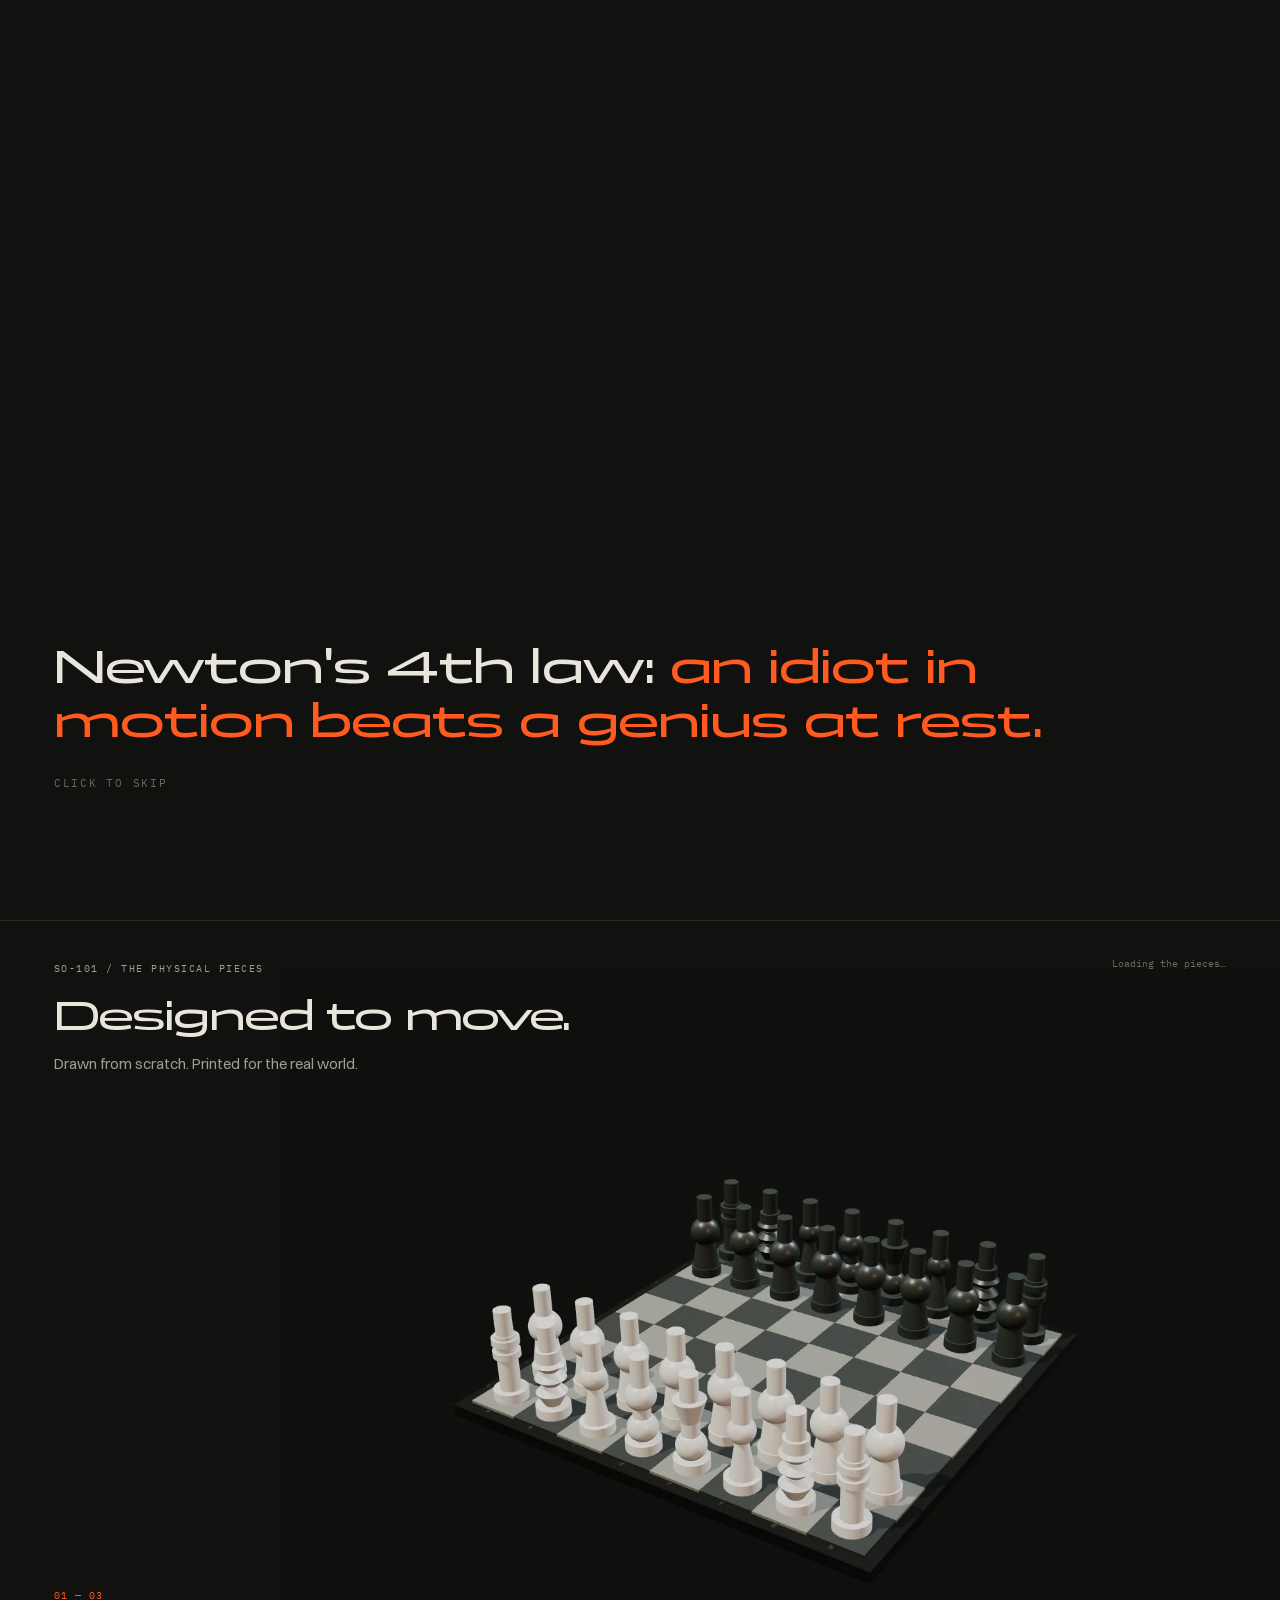
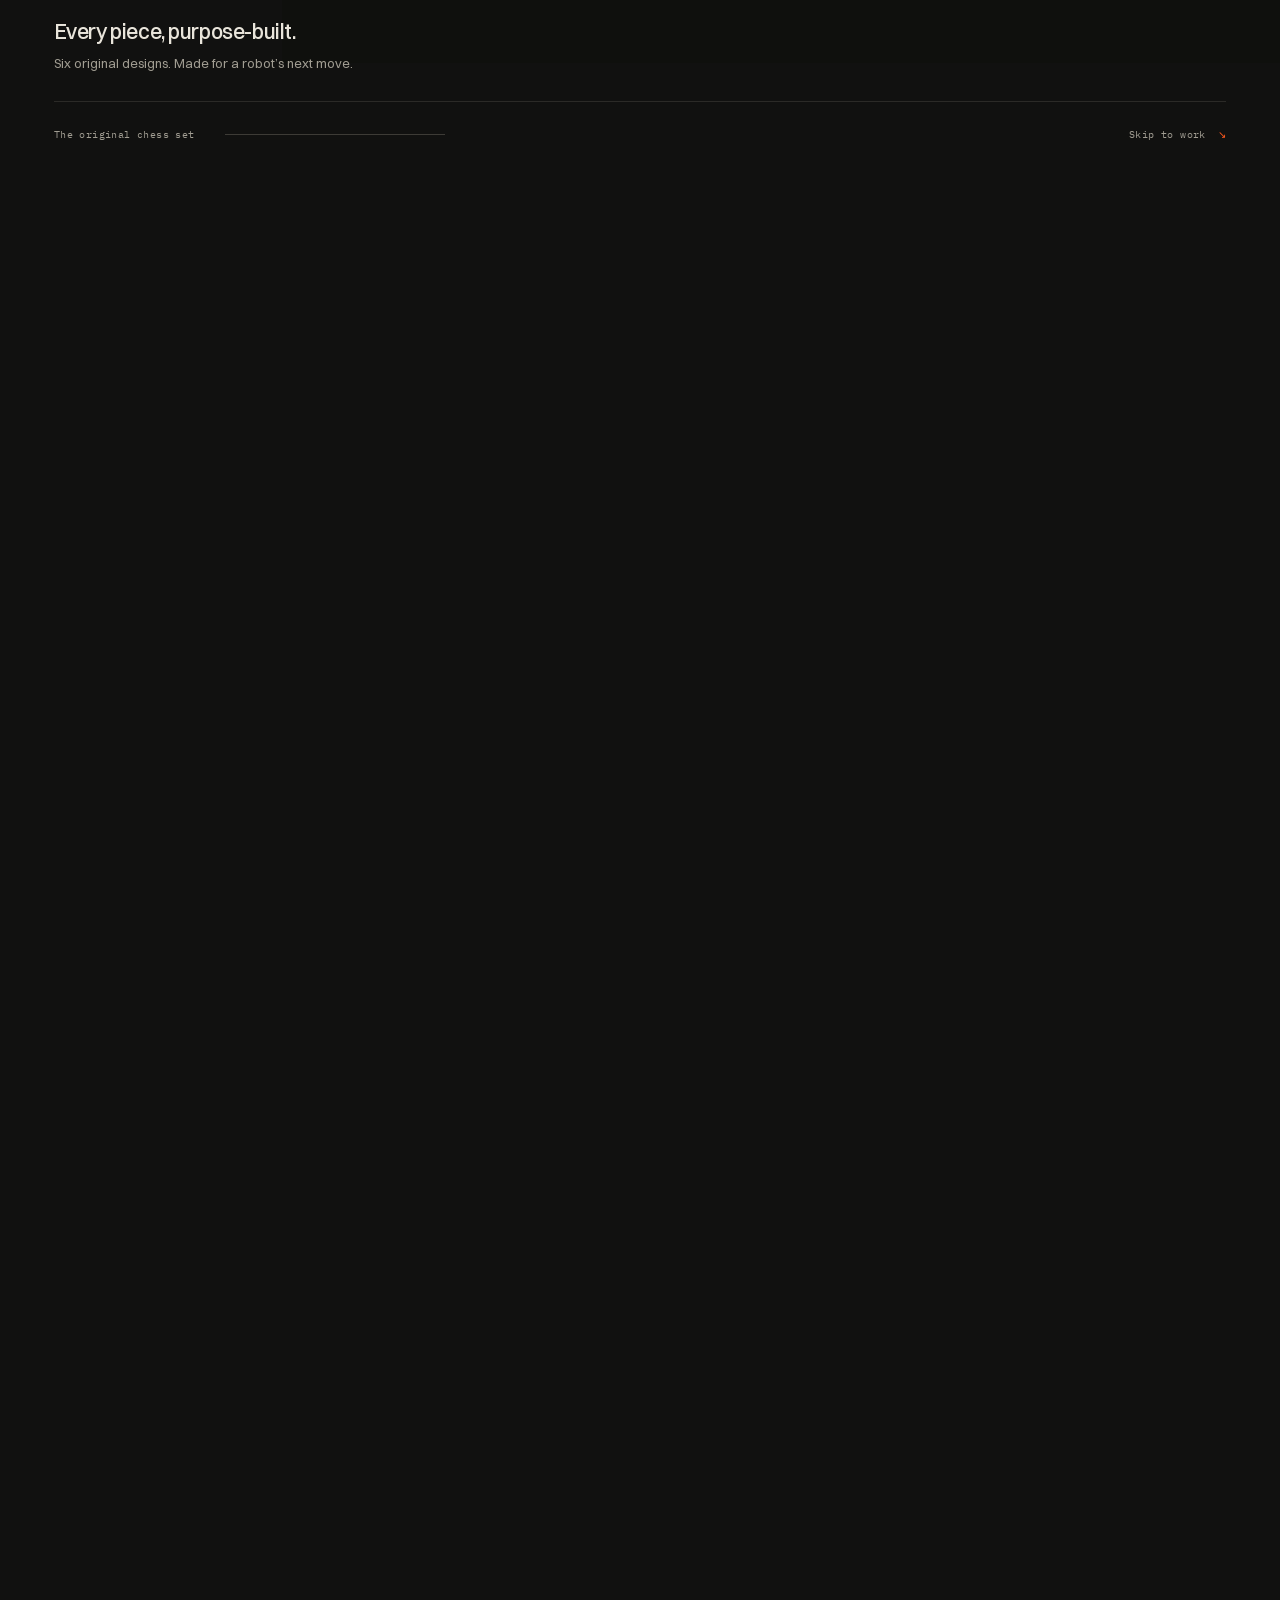
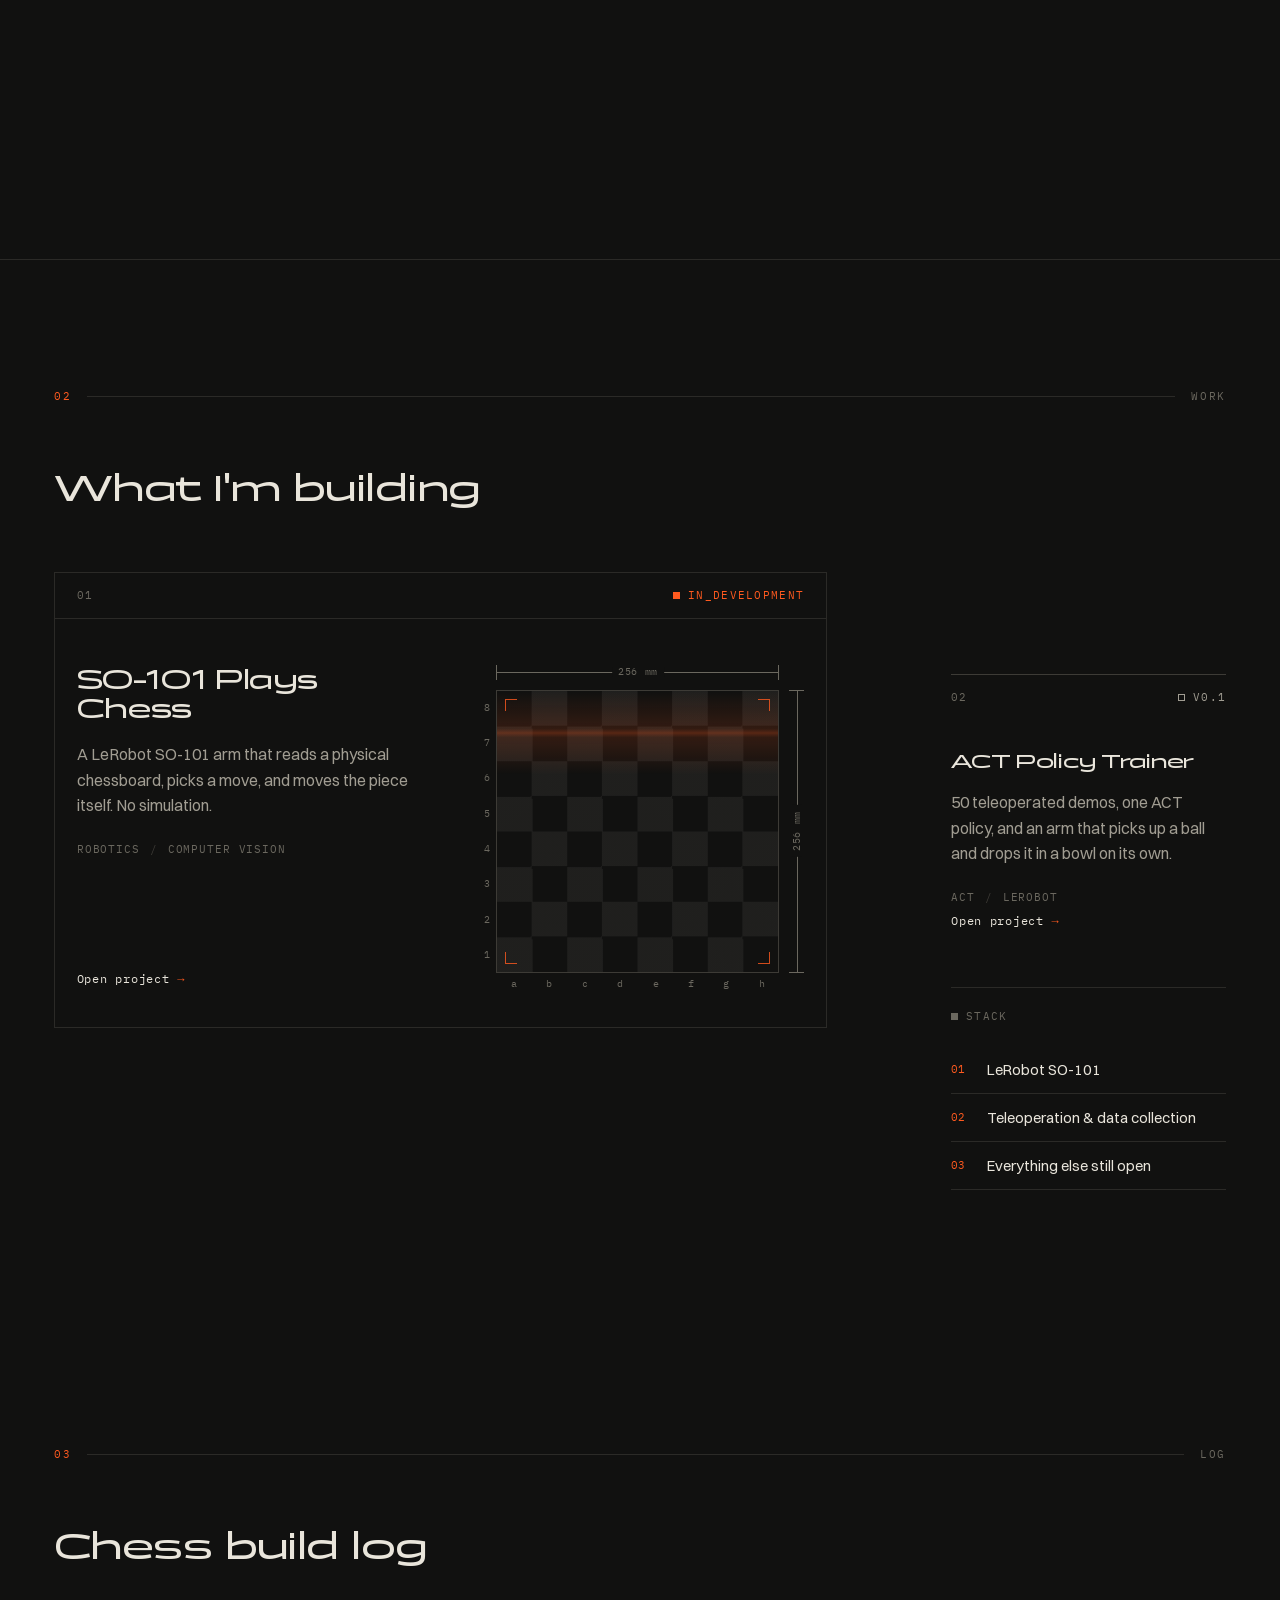
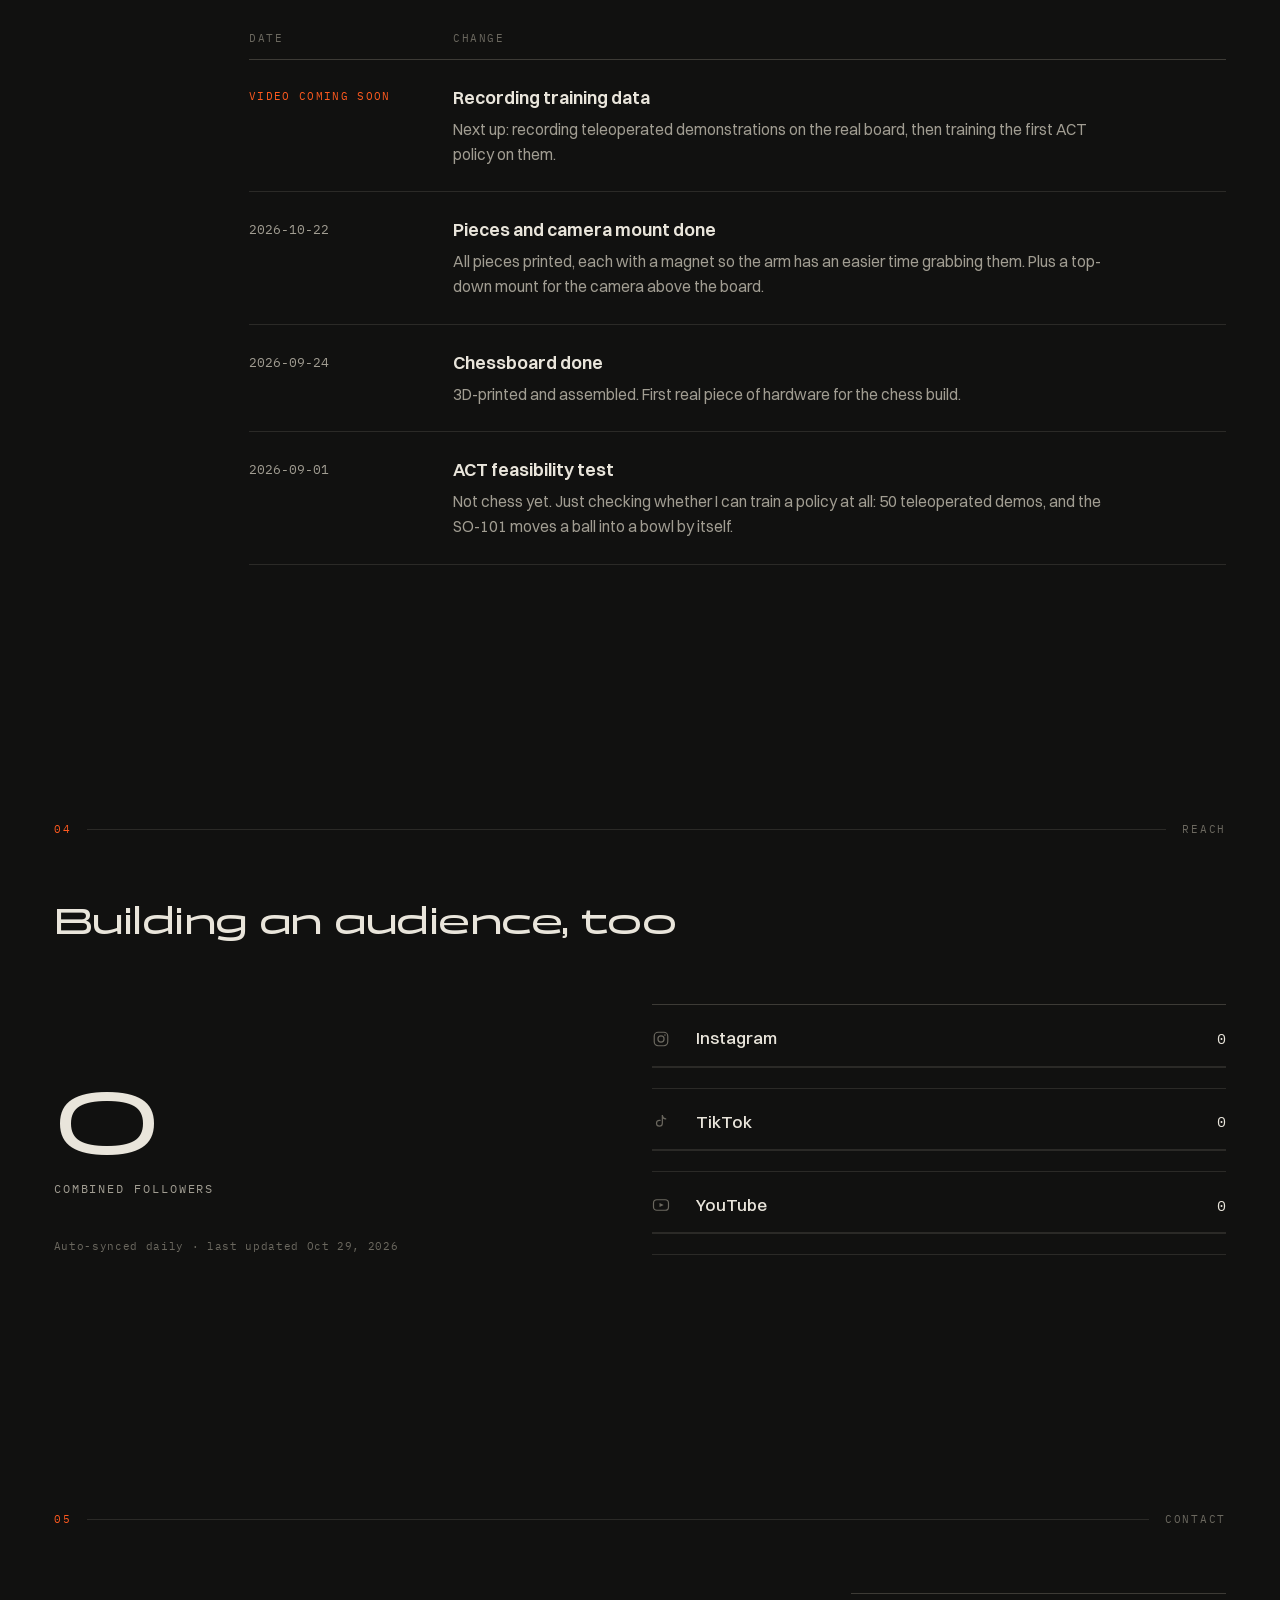
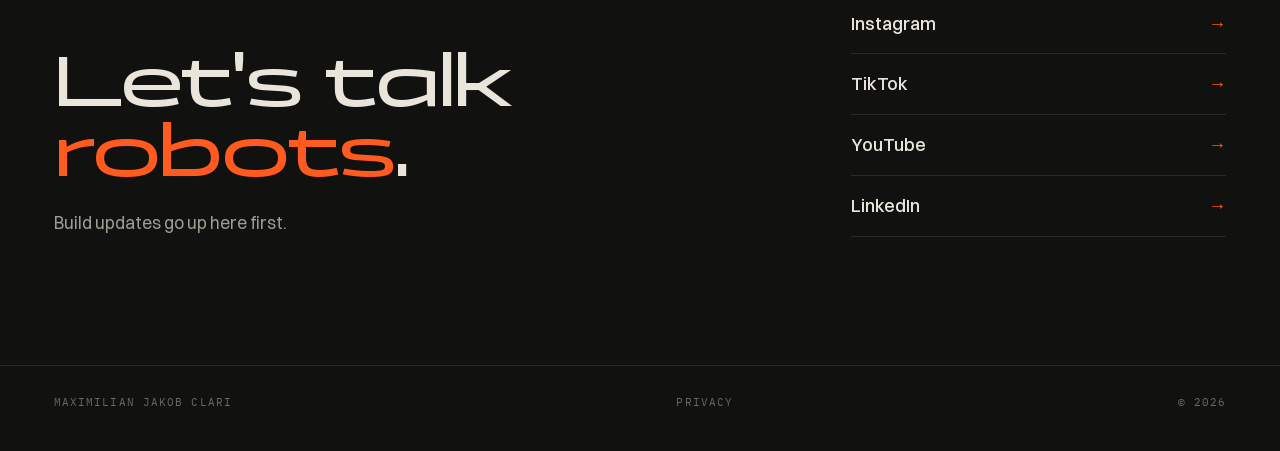
==== commit 5676db86: "Add interactive 3D chess study to portfolio" ====
--- a/index.html
+++ b/index.html
@@ -11,6 +11,7 @@
 <link rel="preload" href="assets/fonts/panchang-500-normal.woff2" as="font" type="font/woff2" crossorigin>
 <link rel="stylesheet" href="fonts.css">
 <link rel="stylesheet" href="style.css">
+<link rel="stylesheet" href="chess.css">
 </head>
 <body>
 
@@ -121,6 +122,35 @@
     </div>
   </section>
 
+  <!-- A scroll-driven study of the original, printable chess pieces. -->
+  <section id="chess-study" class="chess-study" aria-labelledby="chess-title">
+    <div class="chess-stage">
+      <div class="chess-heading">
+        <p class="chess-kicker">SO-101 / THE PHYSICAL PIECES</p>
+        <h2 id="chess-title">Designed to move.</h2>
+        <p class="chess-deck">Drawn from scratch. Printed for the real world.</p>
+      </div>
+
+      <div class="chess-viewport" role="img" aria-label="The original custom chess pieces on an eight-by-eight board. Scroll to lift the king, queen, bishop, knight, rook and pawn into a full orbit, then return them to their squares.">
+        <img class="chess-poster" src="assets/chess/poster.webp" width="1440" height="1000" alt="" loading="lazy">
+        <div class="chess-canvas" aria-hidden="true"></div>
+        <div class="chess-labels" aria-hidden="true"></div>
+      </div>
+
+      <div class="chess-caption">
+        <span class="chess-caption-number" aria-hidden="true">01 — 03</span>
+        <p class="chess-caption-title">Every piece, purpose-built.</p>
+        <p class="chess-caption-detail">Six original designs. Made for a robot’s next move.</p>
+      </div>
+      <div class="chess-footer">
+        <span class="chess-scroll-hint">The original chess set</span>
+        <div class="chess-progress" aria-hidden="true"><i></i></div>
+        <a href="#work" class="chess-skip">Skip to work <span aria-hidden="true">↘</span></a>
+      </div>
+      <p class="chess-status" role="status"></p>
+    </div>
+  </section>
+
   <!-- 02 — Work -->
   <section id="work" class="sheet work" data-sheet="Work">
     <header class="sheet-head" aria-hidden="true"><span class="sheet-no">02</span><span class="sheet-rule"></span><span>Work</span></header>
@@ -368,5 +398,6 @@
 </template>
 
 <script src="script.js"></script>
+<script type="module" src="chess.js"></script>
 </body>
 </html>
--- a/chess.css
+++ b/chess.css
@@ -0,0 +1,152 @@
+/* A quiet product stage between the introduction and the work sheets. */
+.chess-study {
+  position: relative;
+  height: calc(100svh - var(--strip));
+  min-height: 600px;
+  margin: 20px 0 0;
+  background: #111110;
+  border-top: 1px solid var(--line);
+  border-bottom: 1px solid var(--line);
+}
+
+.chess-study.is-enhanced:not(.is-still) { height: 460svh; }
+.chess-stage {
+  position: sticky;
+  top: var(--strip);
+  height: calc(100svh - var(--strip));
+  min-height: 540px;
+  max-height: 1200px;
+  overflow: hidden;
+  isolation: isolate;
+  background: radial-gradient(ellipse at 54% 48%, #252522 0, #171716 40%, #111110 73%);
+}
+.chess-study:not(.is-ready) .chess-stage { background: #111110; }
+
+.chess-heading {
+  position: absolute;
+  z-index: 2;
+  top: clamp(28px, 4.5vh, 56px);
+  left: max(var(--pad), calc((100vw - 1440px) / 2 + var(--pad)));
+  pointer-events: none;
+}
+.chess-kicker {
+  font: 10px var(--mono);
+  letter-spacing: .15em;
+  color: var(--ink-2);
+  margin-bottom: 16px;
+}
+.chess-heading h2 {
+  font-family: var(--display);
+  font-size: clamp(25px, 3.2vw, 48px);
+  font-weight: 500;
+  line-height: 1.2;
+  letter-spacing: -.045em;
+}
+.chess-deck { font-size: 15px; color: var(--ink-2); margin-top: 12px; }
+.chess-viewport { position: absolute; inset: 100px 0 64px; }
+.chess-canvas, .chess-poster, .chess-labels { position: absolute; inset: 0; width: 100%; height: 100%; }
+.chess-canvas { opacity: 0; transition: opacity .65s ease; }
+.chess-canvas canvas { display: block; width: 100%; height: 100%; }
+.chess-canvas.is-hovering { cursor: pointer; }
+html.chess-piece-hover .cursor-cross { opacity: 0; transform: scale(.4); }
+html.chess-piece-hover .cursor-box { opacity: 1; transform: none; }
+.chess-poster { object-fit: contain; opacity: .85; transition: opacity .65s ease; }
+.is-ready .chess-canvas { opacity: 1; }
+.is-ready .chess-poster { opacity: 0; visibility: hidden; transition: opacity .65s, visibility 0s .65s; }
+.chess-labels { pointer-events: none; overflow: hidden; }
+.chess-piece-label {
+  position: absolute;
+  left: 0;
+  top: 0;
+  font: 9px var(--mono);
+  letter-spacing: .11em;
+  text-transform: uppercase;
+  color: var(--ink-2);
+  white-space: nowrap;
+  padding-top: 10px;
+  opacity: 0;
+  transition: color .2s;
+}
+.chess-piece-label.is-selected { color: var(--signal); }
+.chess-piece-label::before { content: ''; position: absolute; top: 0; left: 50%; height: 5px; width: 1px; background: var(--signal); }
+.chess-caption {
+  position: absolute;
+  left: max(var(--pad), calc((100vw - 1440px) / 2 + var(--pad)));
+  bottom: 94px;
+  z-index: 2;
+  pointer-events: none;
+}
+.chess-caption-number { font: 10px var(--mono); letter-spacing: .1em; color: var(--signal); }
+.chess-caption-title { margin-top: 10px; font-size: 21px; font-weight: 500; letter-spacing: -.02em; }
+.chess-caption-detail { font-size: 13px; margin-top: 5px; color: var(--ink-2); }
+.chess-footer {
+  position: absolute;
+  z-index: 3;
+  bottom: 0;
+  left: var(--pad);
+  right: var(--pad);
+  height: 66px;
+  display: flex;
+  align-items: center;
+  gap: 30px;
+  border-top: 1px solid var(--line);
+  font: 10px var(--mono);
+  color: var(--ink-2);
+  letter-spacing: .04em;
+}
+.chess-scroll-hint { white-space: nowrap; }
+.chess-scroll-hint span { margin-left: 12px; color: var(--signal); }
+.chess-progress { height: 1px; flex: 1; max-width: 220px; background: var(--line-2); }
+.chess-progress i { display: block; height: 100%; background: var(--signal); transform: scaleX(0); transform-origin: left; }
+.chess-skip { margin-left: auto; min-height: 44px; display: flex; align-items: center; gap: 12px; }
+.chess-skip:hover { color: var(--ink); }
+.chess-skip span { color: var(--signal); }
+.chess-status { position: absolute; right: var(--pad); top: 36px; color: var(--ink-3); font: 10px var(--mono); }
+.is-still .chess-progress { display: none; }
+
+@media (min-width: 1001px) {
+  .chess-viewport { inset: 0 0 56px 22%; }
+}
+@media (max-width: 700px) {
+  .chess-study { min-height: 640px; }
+  .chess-study.is-enhanced:not(.is-still) { height: 360svh; }
+  .chess-stage { min-height: 600px; }
+  .chess-heading { top: 30px; right: var(--pad); }
+  .chess-kicker { font-size: 9px; margin-bottom: 14px; }
+  .chess-heading h2 { font-size: clamp(23px, 6.6vw, 36px); }
+  .chess-deck { font-size: 13px; max-width: 29ch; line-height: 1.6; }
+  .chess-viewport { inset: 148px -6% 152px; }
+  .chess-caption { bottom: 95px; right: var(--pad); }
+  .chess-caption-title { font-size: 18px; margin-top: 8px; }
+  .chess-caption-detail { font-size: 12px; max-width: 32ch; }
+  .chess-footer { gap: 16px; font-size: 9px; }
+  .chess-scroll-hint span { margin-left: 5px; }
+  .chess-piece-label { display: none; }
+  .chess-status { top: auto; bottom: 72px; font-size: 9px; }
+}
+@media (max-height: 720px) and (max-width: 700px) {
+  .chess-study, .chess-stage { min-height: 0; }
+  .chess-heading { top: 22px; }
+  .chess-heading h2 { font-size: clamp(21px, 6.4vw, 30px); }
+  .chess-deck { font-size: 12px; margin-top: 8px; }
+  .chess-viewport { inset: 130px -6% 125px; }
+  .chess-caption { bottom: 76px; }
+  .chess-caption-title { font-size: 16px; margin-top: 6px; }
+  .chess-caption-detail { font-size: 11px; margin-top: 3px; }
+  .chess-footer { height: 54px; }
+}
+@media (max-height: 560px) and (orientation: landscape) {
+  .chess-study { min-height: 0; }
+  .chess-stage { min-height: 0; }
+  .chess-heading { top: 18px; }
+  .chess-heading h2 { font-size: 24px; }
+  .chess-kicker { margin-bottom: 8px; }
+  .chess-deck { display: none; }
+  .chess-viewport { inset: 20px 0 58px 20%; }
+  .chess-caption { bottom: 82px; }
+  .chess-caption-detail { max-width: 25ch; }
+}
+@media (prefers-reduced-motion: reduce) {
+  .chess-study.is-ready { height: calc(100svh - var(--strip)); }
+  .chess-canvas, .chess-poster { transition: none; }
+}
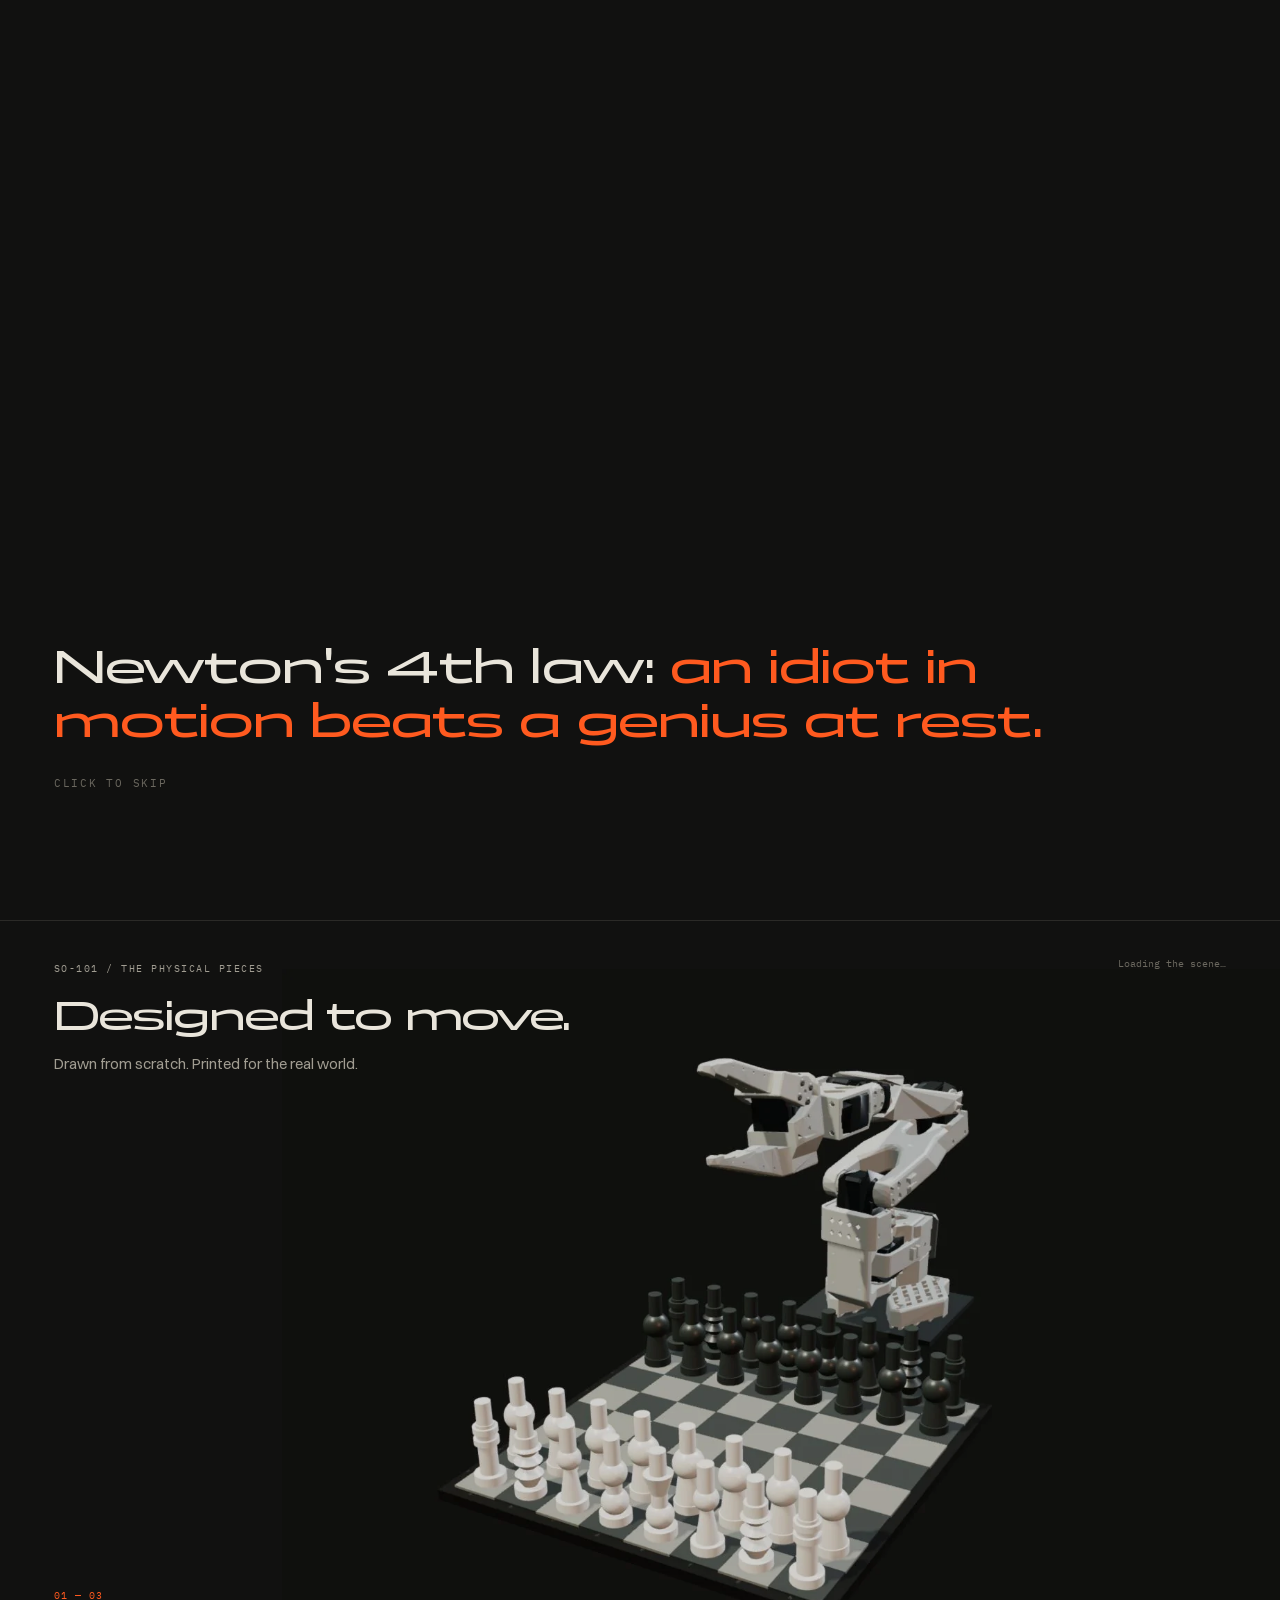
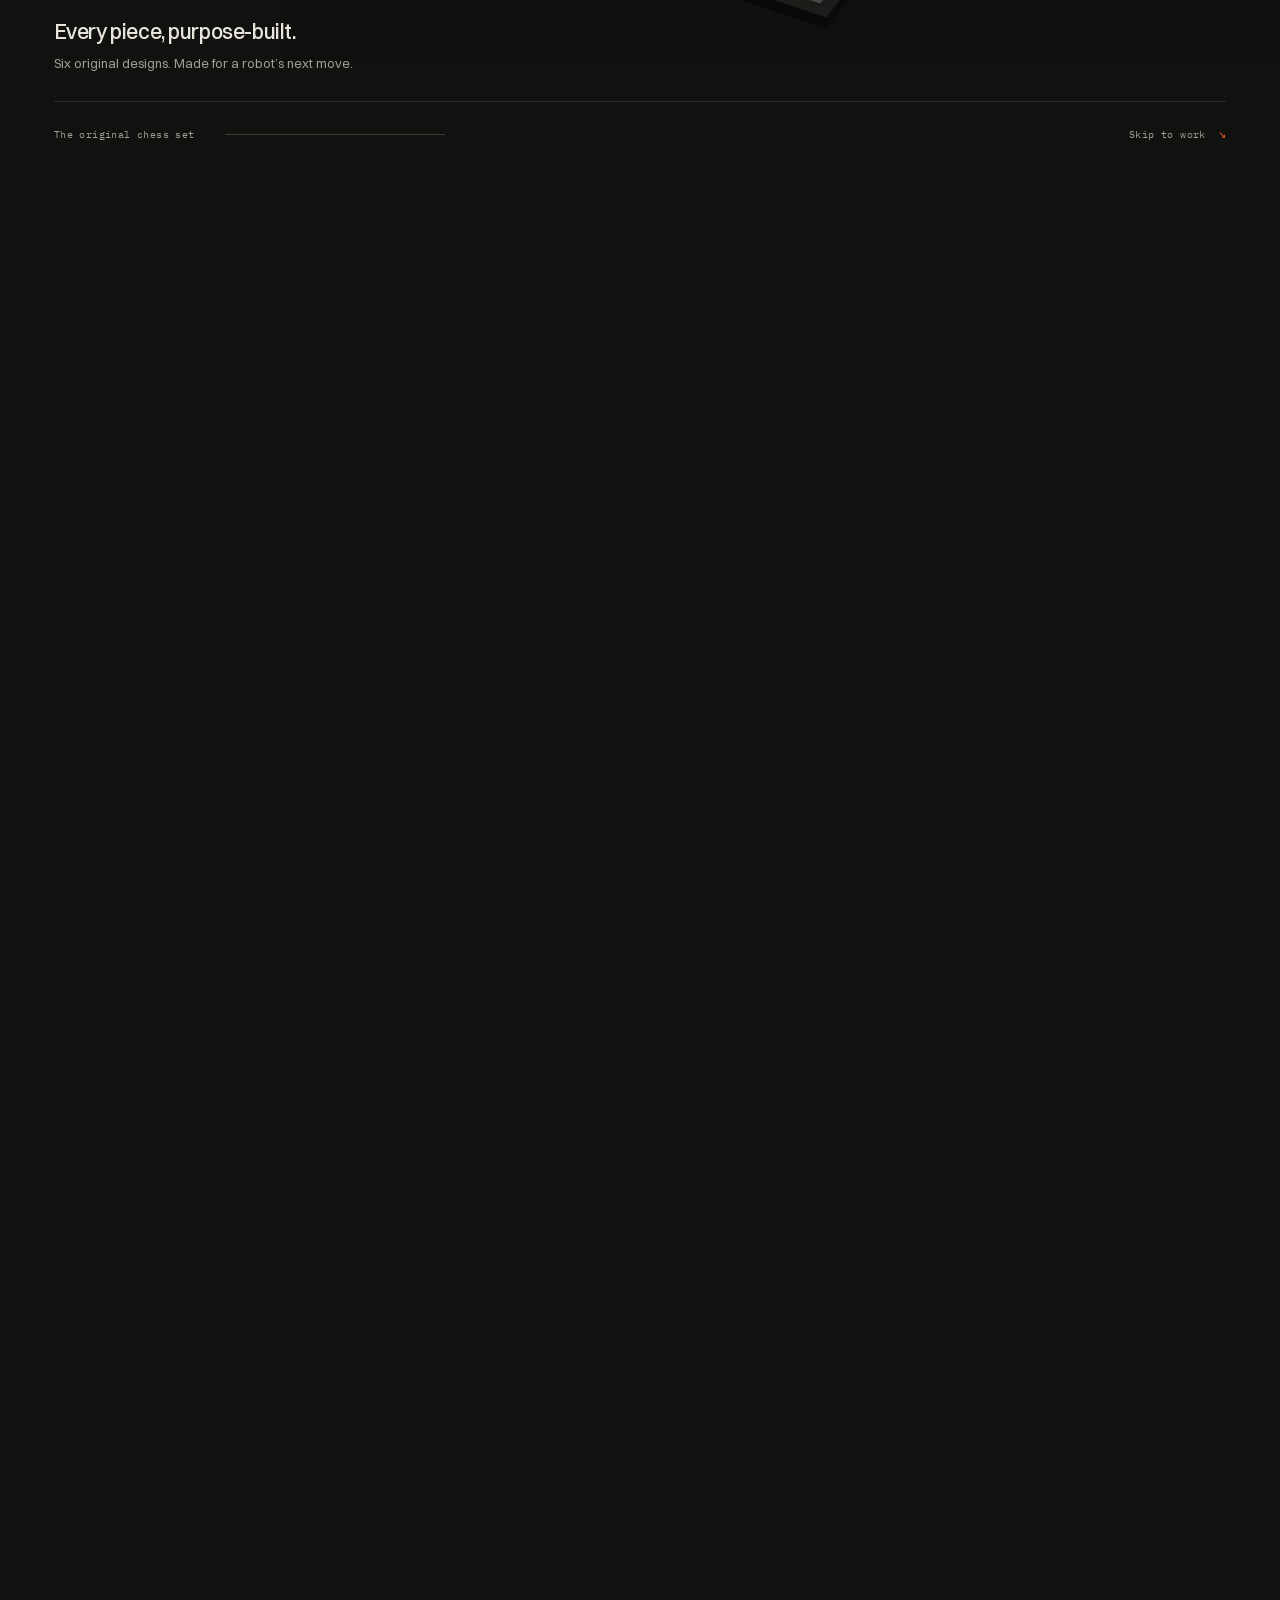
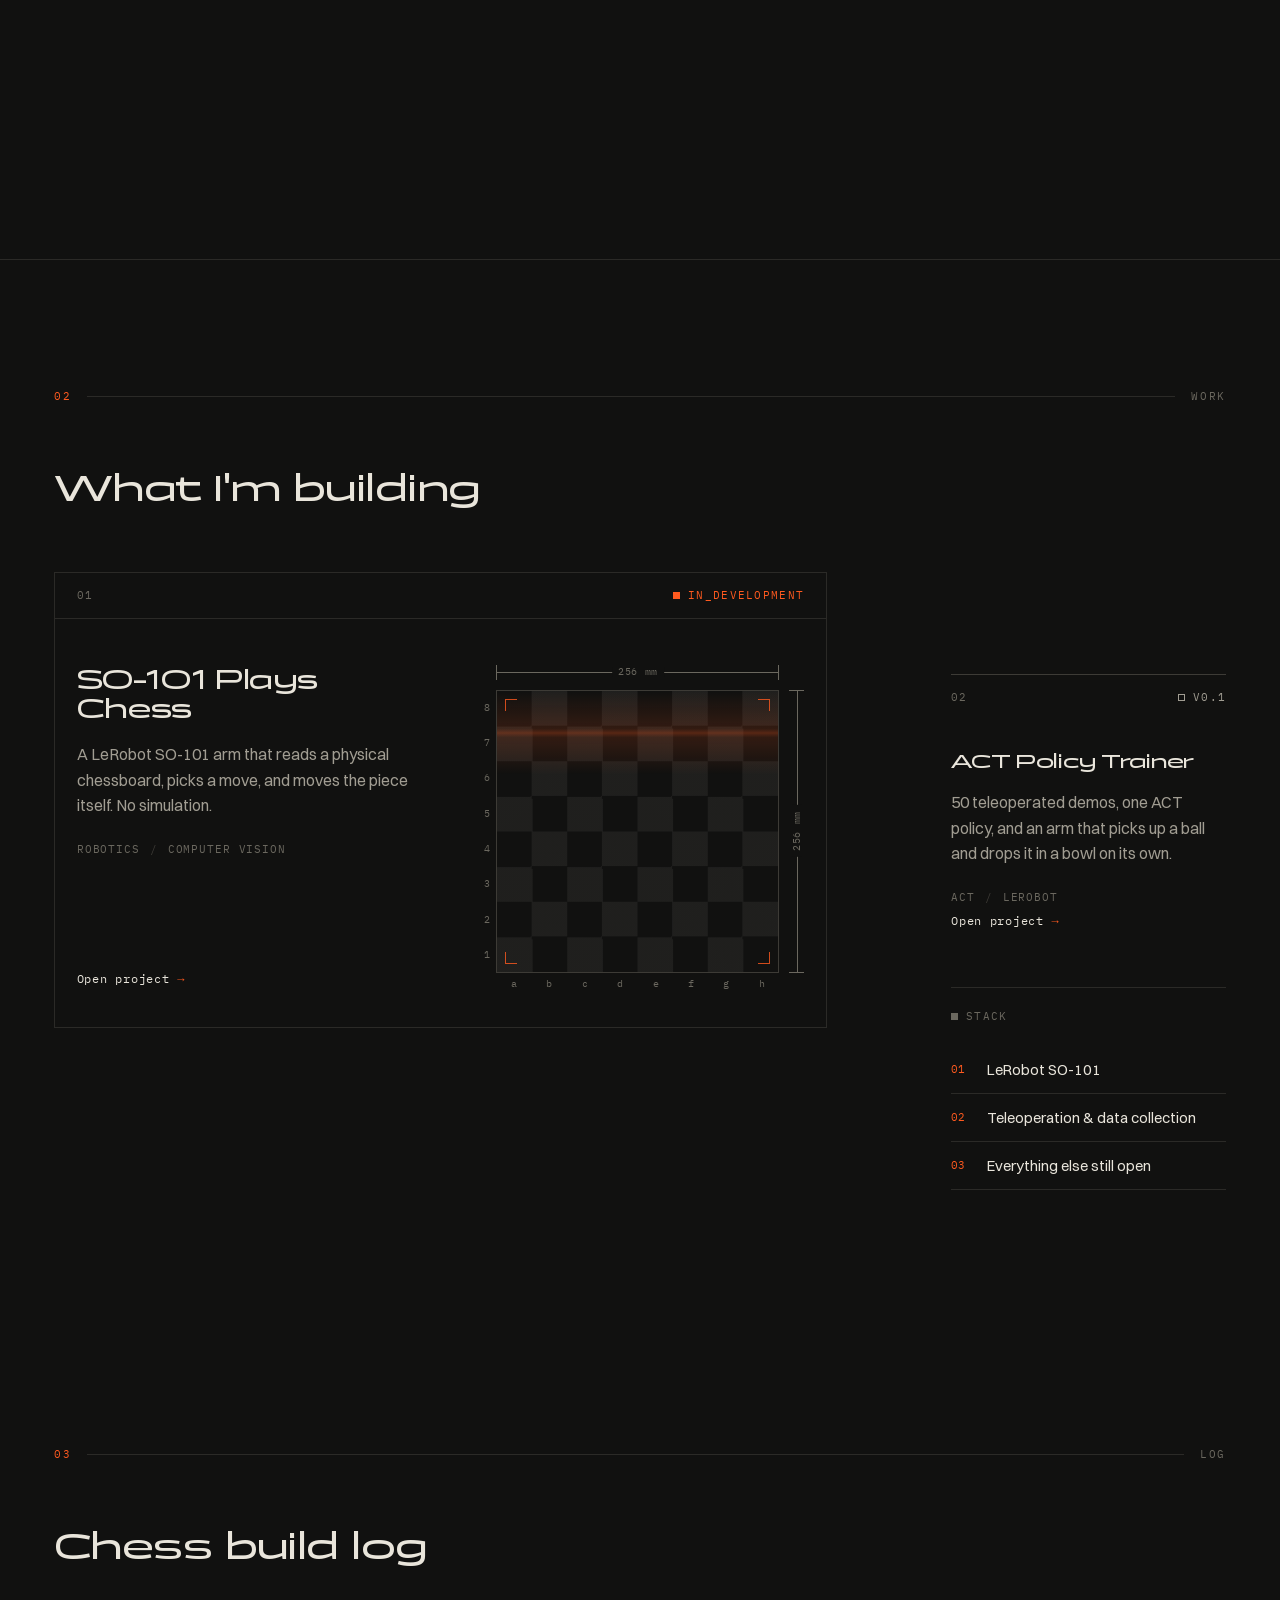
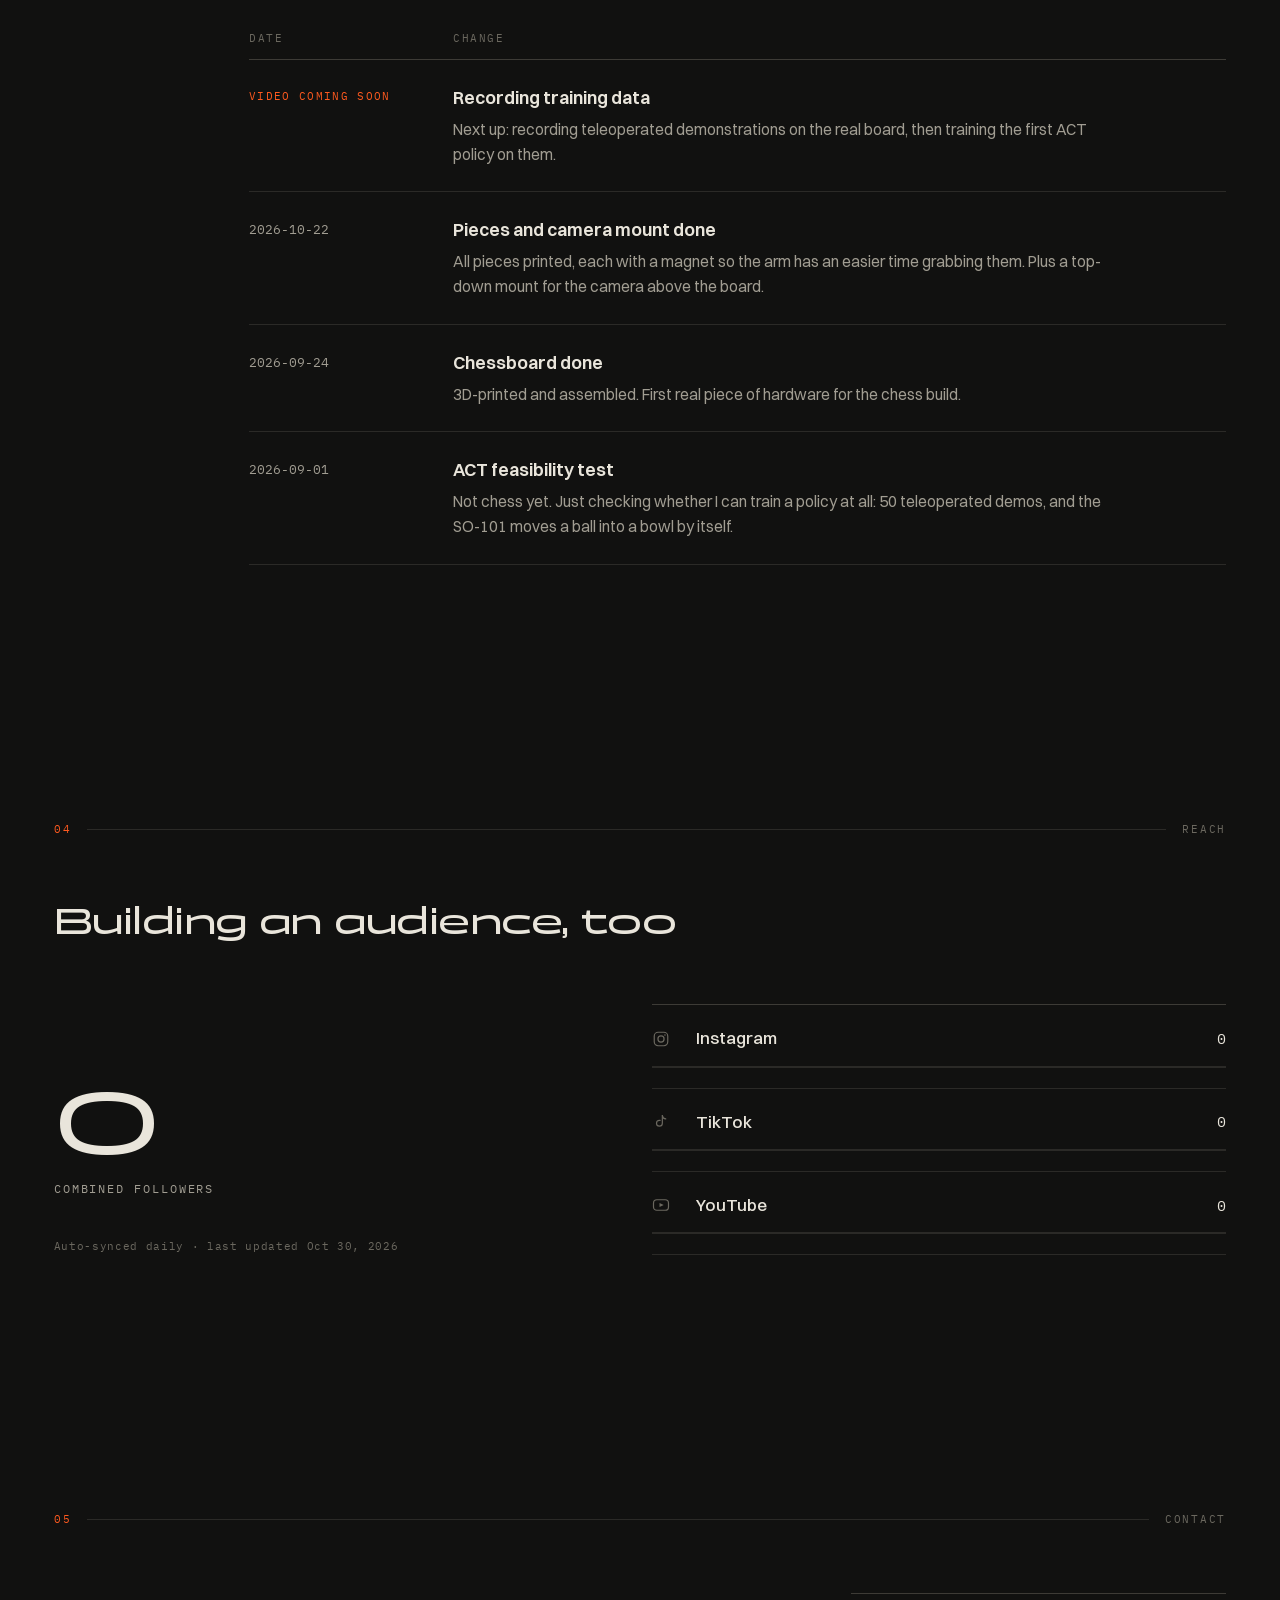
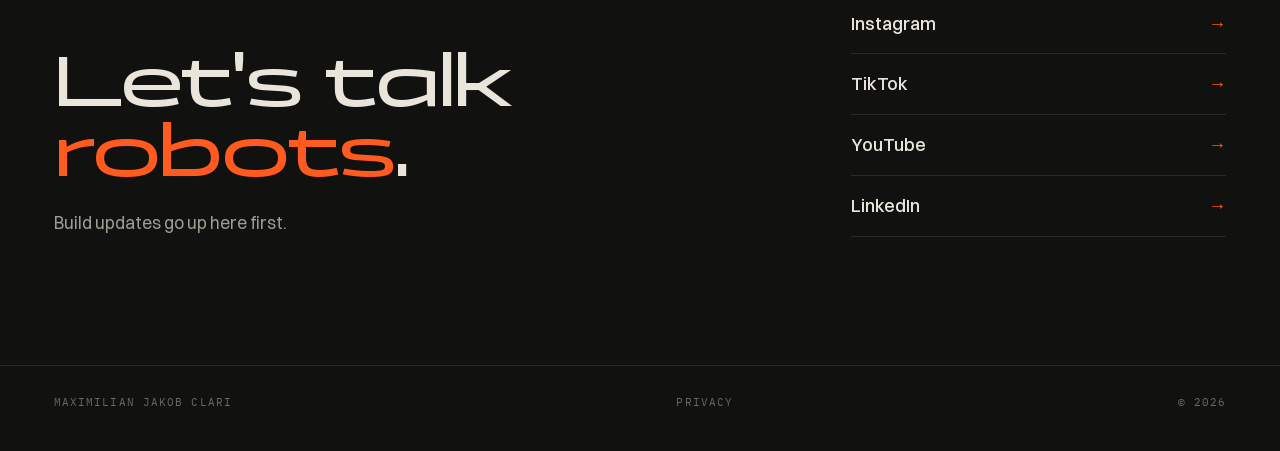
==== commit 44adcdc9: "Add articulated SO-101 and smoother chess scrolling" ====
--- a/index.html
+++ b/index.html
@@ -122,7 +122,7 @@
     </div>
   </section>
 
-  <!-- A scroll-driven study of the original, printable chess pieces. -->
+  <!-- A scroll-driven study of the original chess pieces and SO-101 assembly. -->
   <section id="chess-study" class="chess-study" aria-labelledby="chess-title">
     <div class="chess-stage">
       <div class="chess-heading">
@@ -131,8 +131,8 @@
         <p class="chess-deck">Drawn from scratch. Printed for the real world.</p>
       </div>
 
-      <div class="chess-viewport" role="img" aria-label="The original custom chess pieces on an eight-by-eight board. Scroll to lift the king, queen, bishop, knight, rook and pawn into a full orbit, then return them to their squares.">
-        <img class="chess-poster" src="assets/chess/poster.webp" width="1440" height="1000" alt="" loading="lazy">
+      <div class="chess-viewport" role="img" aria-label="The custom chess pieces on an eight-by-eight board, with the SO-101 robot arm behind it.">
+        <img class="chess-poster" src="assets/chess/poster.webp?v=so101-1" width="1440" height="1000" alt="" loading="lazy">
         <div class="chess-canvas" aria-hidden="true"></div>
         <div class="chess-labels" aria-hidden="true"></div>
       </div>
@@ -398,6 +398,6 @@
 </template>
 
 <script src="script.js"></script>
-<script type="module" src="chess.js"></script>
+<script type="module" src="chess.js?v=so101-1"></script>
 </body>
 </html>
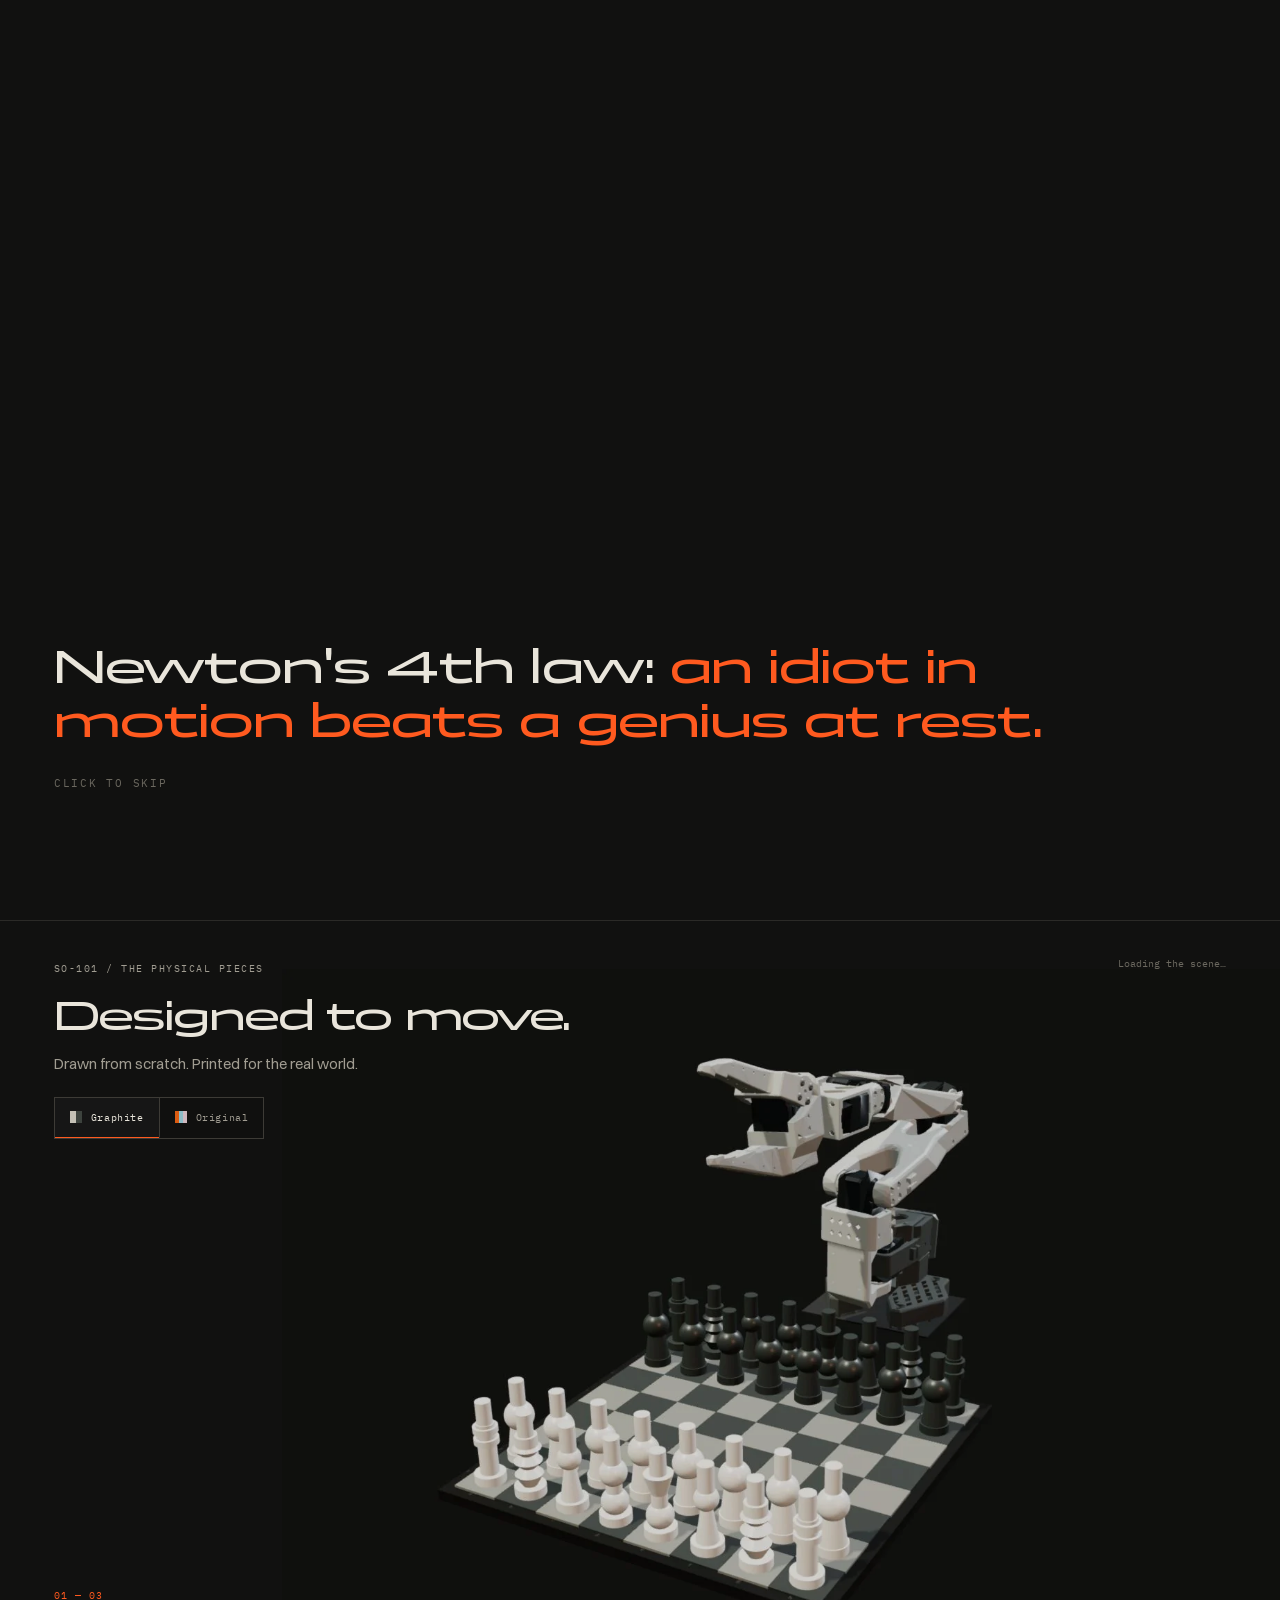
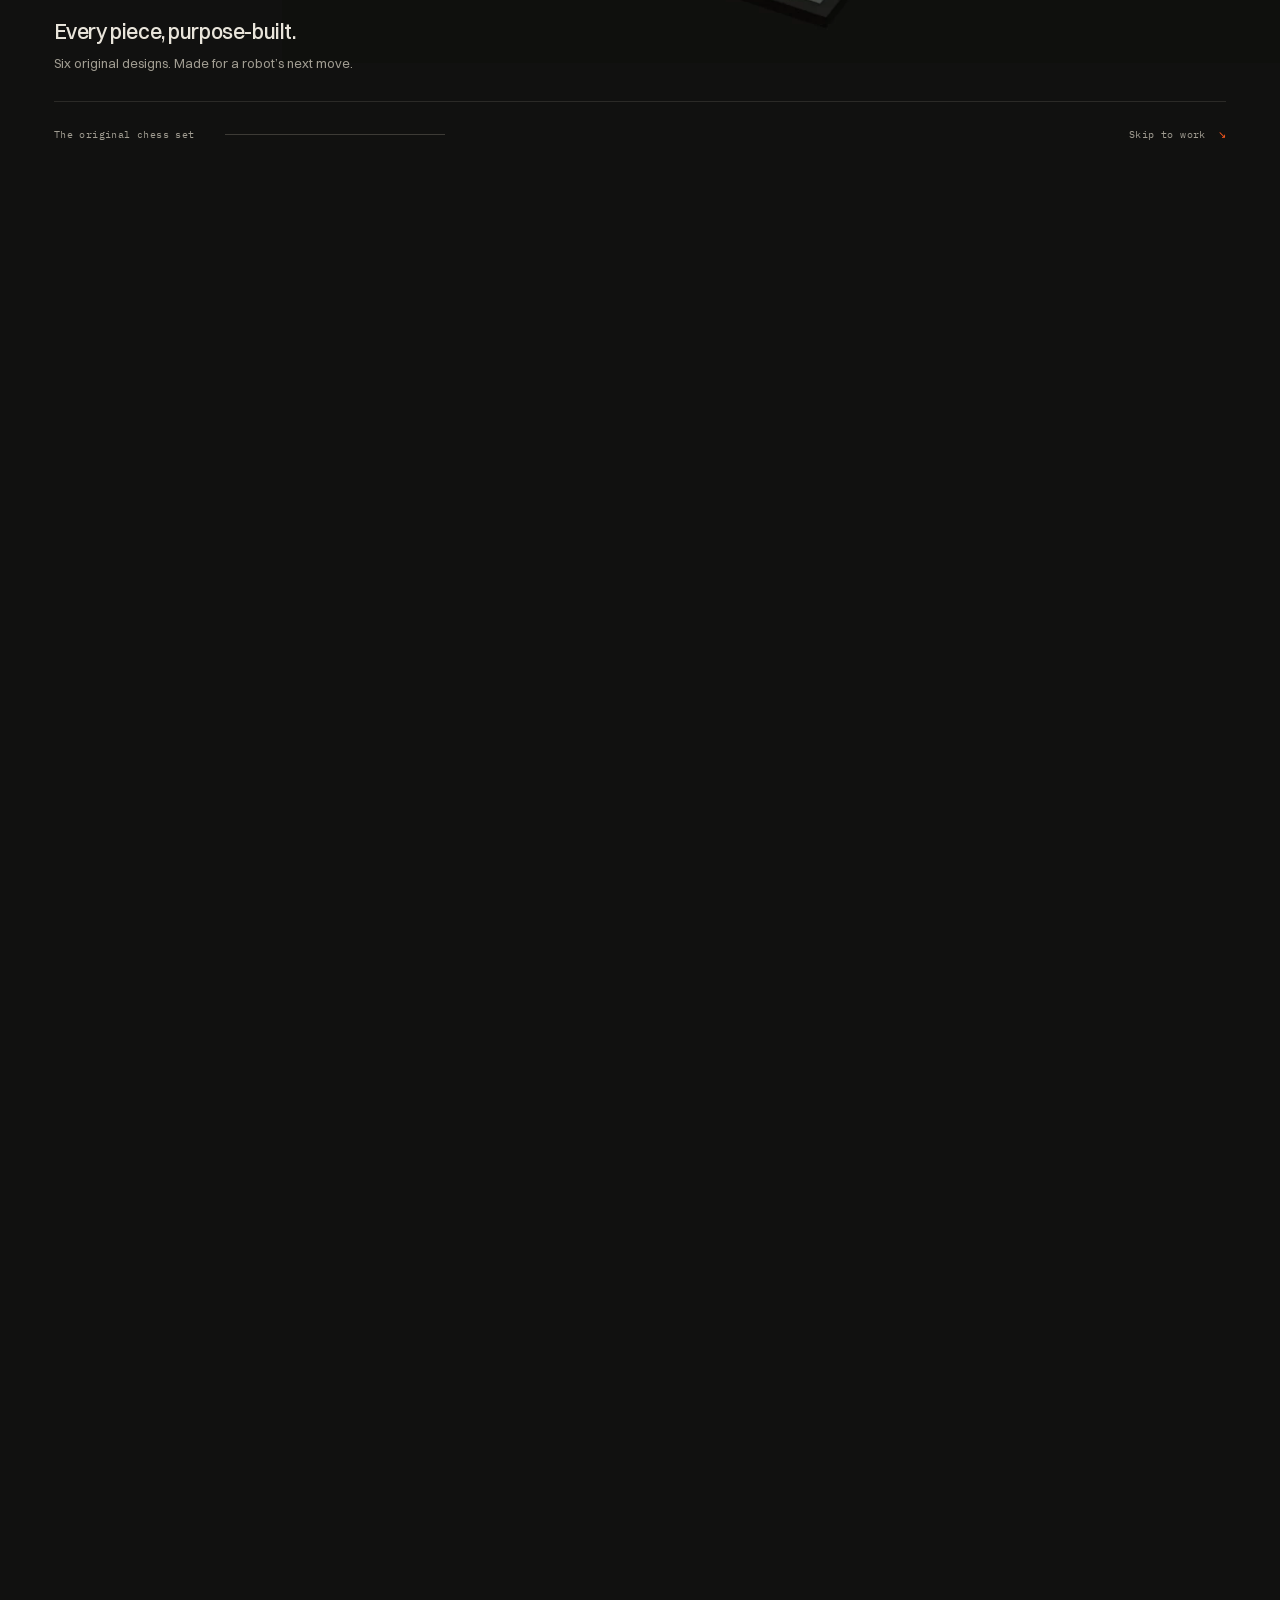
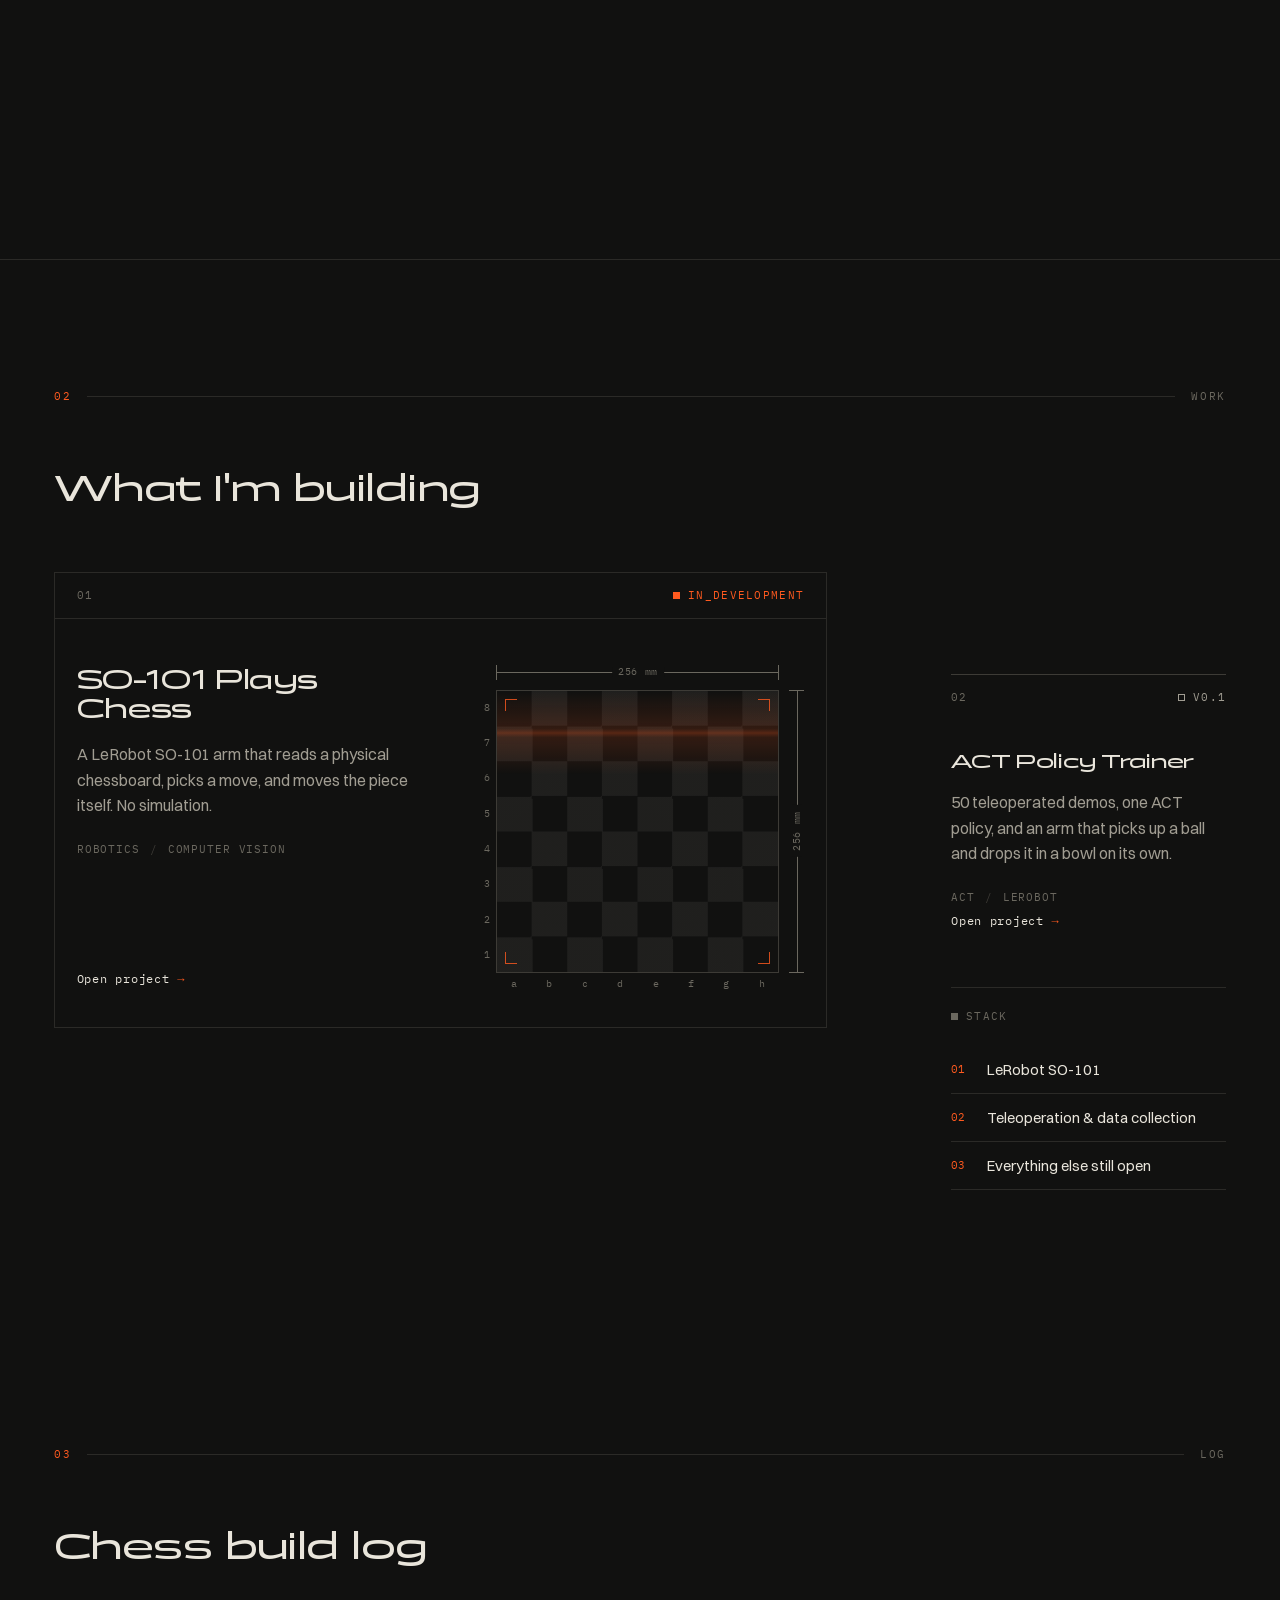
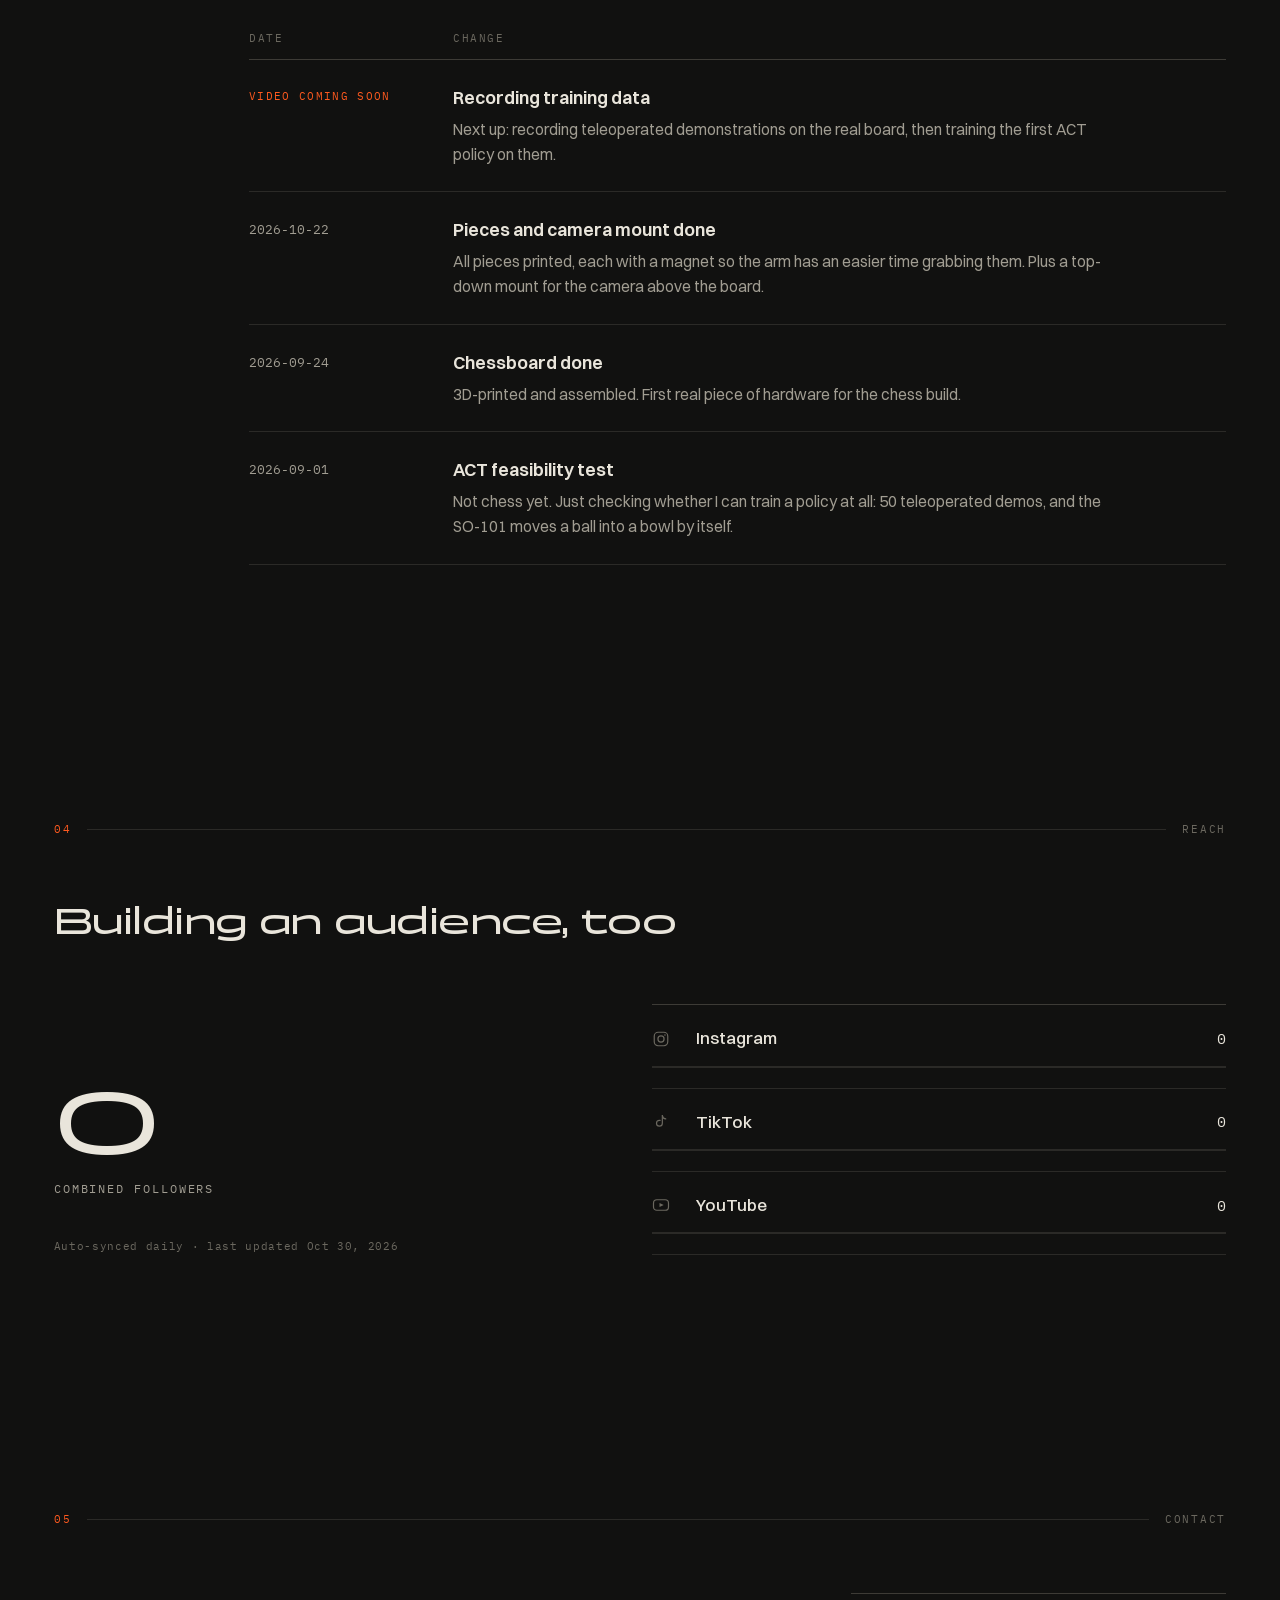
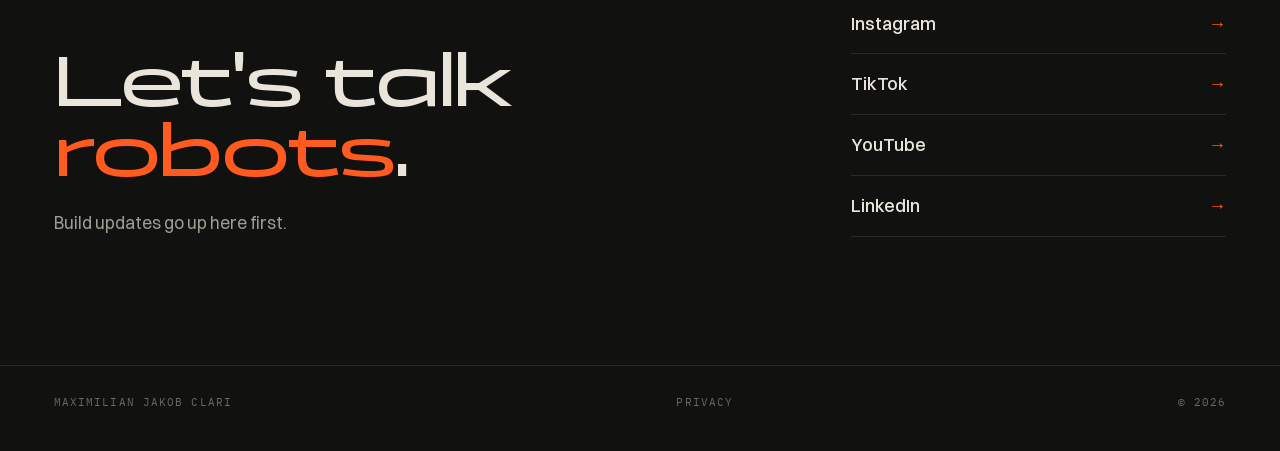
==== commit 881166e9: "Smooth chess rendering and add original material palette" ====
--- a/index.html
+++ b/index.html
@@ -11,7 +11,7 @@
 <link rel="preload" href="assets/fonts/panchang-500-normal.woff2" as="font" type="font/woff2" crossorigin>
 <link rel="stylesheet" href="fonts.css">
 <link rel="stylesheet" href="style.css">
-<link rel="stylesheet" href="chess.css">
+<link rel="stylesheet" href="chess.css?v=materials-1">
 </head>
 <body>
 
@@ -129,10 +129,14 @@
         <p class="chess-kicker">SO-101 / THE PHYSICAL PIECES</p>
         <h2 id="chess-title">Designed to move.</h2>
         <p class="chess-deck">Drawn from scratch. Printed for the real world.</p>
+        <div class="chess-materials" role="group" aria-label="Scene palette">
+          <button type="button" data-palette="graphite" aria-pressed="true"><span class="chess-swatch graphite" aria-hidden="true"></span>Graphite</button>
+          <button type="button" data-palette="original" aria-pressed="false"><span class="chess-swatch original" aria-hidden="true"></span>Original</button>
+        </div>
       </div>
 
       <div class="chess-viewport" role="img" aria-label="The custom chess pieces on an eight-by-eight board, with the SO-101 robot arm behind it.">
-        <img class="chess-poster" src="assets/chess/poster.webp?v=so101-1" width="1440" height="1000" alt="" loading="lazy">
+        <img class="chess-poster" src="assets/chess/poster.webp?v=materials-1" width="1440" height="1000" alt="" loading="lazy">
         <div class="chess-canvas" aria-hidden="true"></div>
         <div class="chess-labels" aria-hidden="true"></div>
       </div>
@@ -398,6 +402,6 @@
 </template>
 
 <script src="script.js"></script>
-<script type="module" src="chess.js?v=so101-1"></script>
+<script type="module" src="chess.js?v=materials-1"></script>
 </body>
 </html>
--- a/chess.css
+++ b/chess.css
@@ -43,6 +43,15 @@
   letter-spacing: -.045em;
 }
 .chess-deck { font-size: 15px; color: var(--ink-2); margin-top: 12px; }
+.chess-materials { display: inline-flex; margin-top: 22px; border: 1px solid var(--line-2); pointer-events: auto; background: #111110b3; }
+.chess-materials button { display: inline-flex; align-items: center; justify-content: center; gap: 9px; min-height: 40px; padding: 0 15px; border: 0; border-bottom: 1px solid transparent; background: transparent; color: var(--ink-2); font: 10px var(--mono); letter-spacing: .06em; cursor: pointer; transition: color .2s, background-color .2s, border-color .2s; }
+.chess-materials button + button { border-left: 1px solid var(--line-2); }
+.chess-materials button[aria-pressed="true"] { color: var(--ink); background: #ffffff07; border-bottom-color: var(--signal); }
+.chess-materials button:hover { color: var(--ink); background: #ffffff0b; }
+.chess-materials button:focus-visible { outline: 1px solid var(--signal); outline-offset: 4px; }
+.chess-swatch { width: 12px; height: 12px; display: inline-block; opacity: .85; }
+.chess-swatch.graphite { background: linear-gradient(90deg, #e3dfd2 50%, #444b45 50%); }
+.chess-swatch.original { background: linear-gradient(90deg, #ff6a13 34%, #a4dbe8 34% 67%, #f2d6df 67%); }
 .chess-viewport { position: absolute; inset: 100px 0 64px; }
 .chess-canvas, .chess-poster, .chess-labels { position: absolute; inset: 0; width: 100%; height: 100%; }
 .chess-canvas { opacity: 0; transition: opacity .65s ease; }
@@ -115,6 +124,8 @@
   .chess-kicker { font-size: 9px; margin-bottom: 14px; }
   .chess-heading h2 { font-size: clamp(23px, 6.6vw, 36px); }
   .chess-deck { font-size: 13px; max-width: 29ch; line-height: 1.6; }
+  .chess-materials { margin-top: 14px; }
+  .chess-materials button { min-height: 44px; padding: 0 12px; font-size: 9px; }
   .chess-viewport { inset: 148px -6% 152px; }
   .chess-caption { bottom: 95px; right: var(--pad); }
   .chess-caption-title { font-size: 18px; margin-top: 8px; }
@@ -128,7 +139,8 @@
   .chess-study, .chess-stage { min-height: 0; }
   .chess-heading { top: 22px; }
   .chess-heading h2 { font-size: clamp(21px, 6.4vw, 30px); }
-  .chess-deck { font-size: 12px; margin-top: 8px; }
+  .chess-deck { display: none; }
+  .chess-materials { margin-top: 12px; }
   .chess-viewport { inset: 130px -6% 125px; }
   .chess-caption { bottom: 76px; }
   .chess-caption-title { font-size: 16px; margin-top: 6px; }
@@ -142,11 +154,15 @@
   .chess-heading h2 { font-size: 24px; }
   .chess-kicker { margin-bottom: 8px; }
   .chess-deck { display: none; }
+  .chess-materials { margin-top: 12px; }
+  .chess-materials button { min-height: 36px; padding: 0 10px; font-size: 9px; }
   .chess-viewport { inset: 20px 0 58px 20%; }
   .chess-caption { bottom: 82px; }
   .chess-caption-detail { max-width: 25ch; }
+  .chess-piece-label { display: none; }
 }
 @media (prefers-reduced-motion: reduce) {
   .chess-study.is-ready { height: calc(100svh - var(--strip)); }
   .chess-canvas, .chess-poster { transition: none; }
+  .chess-materials button { transition: none; }
 }
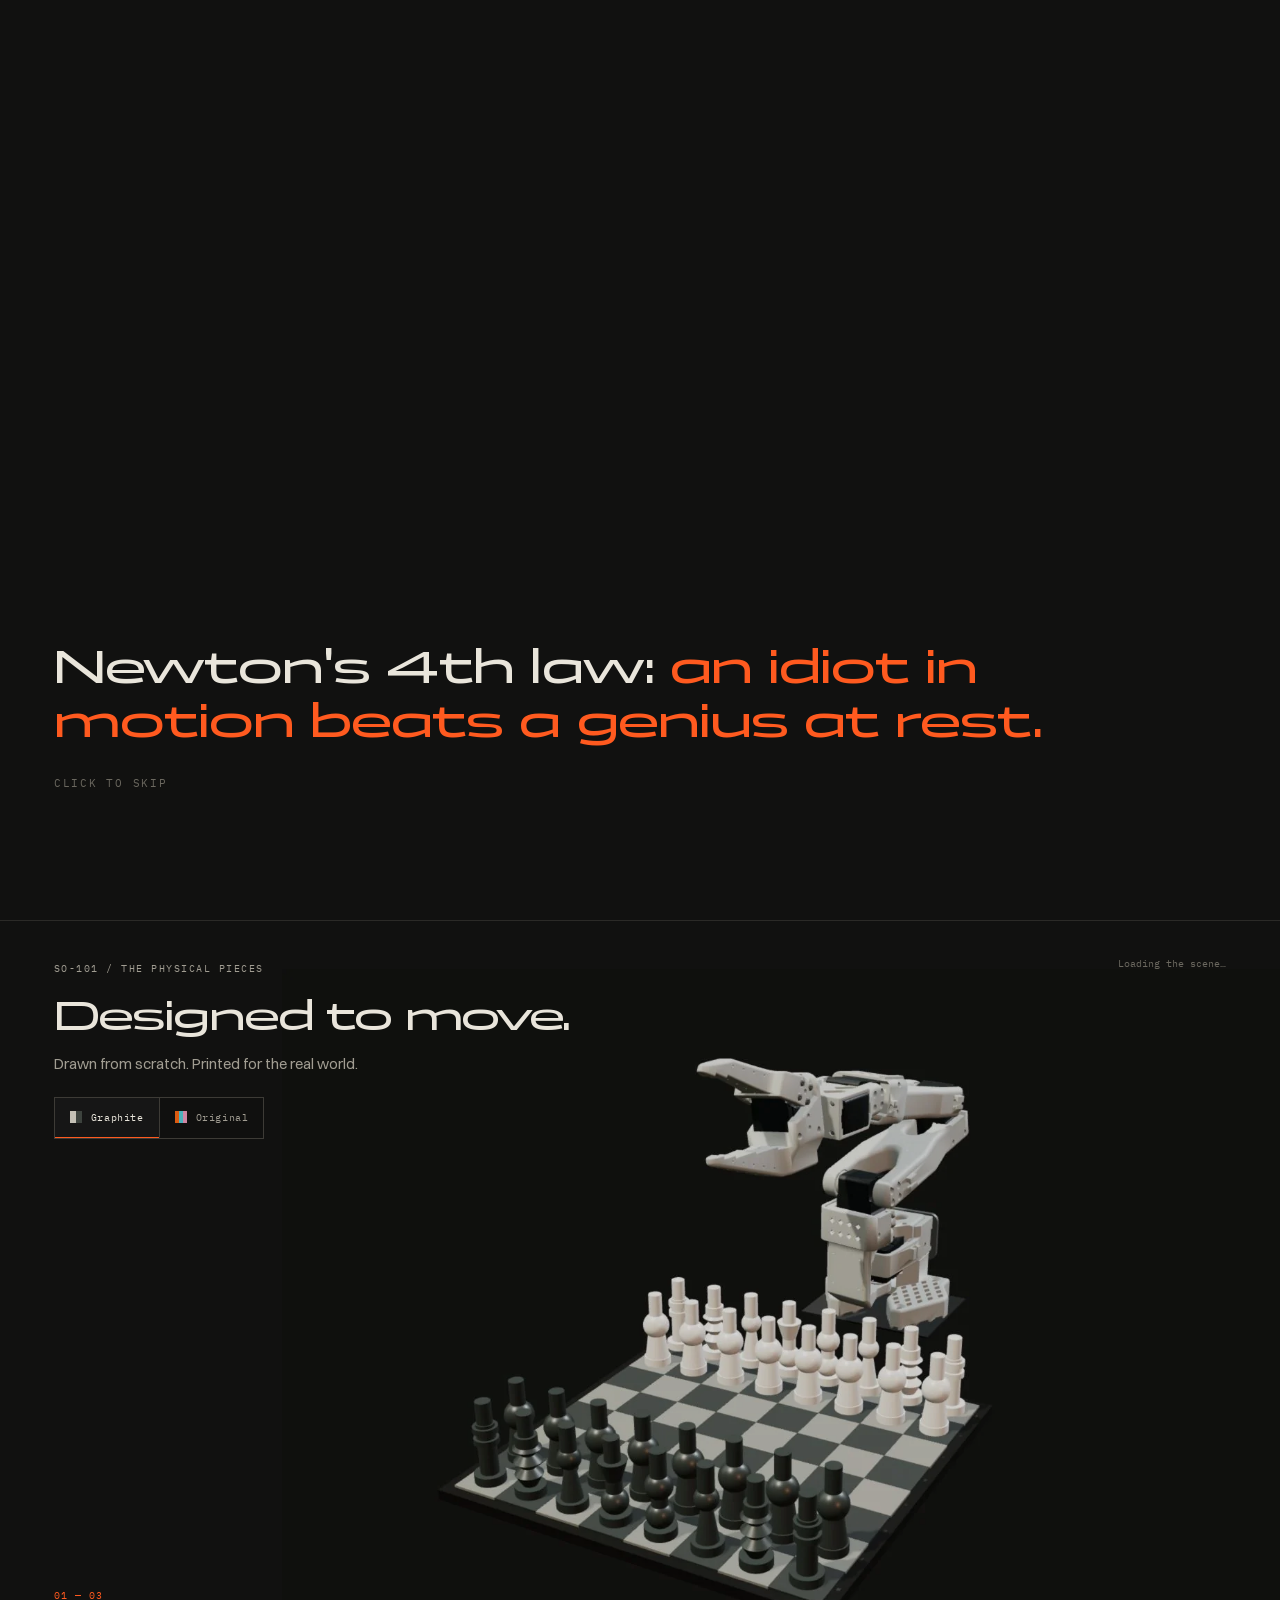
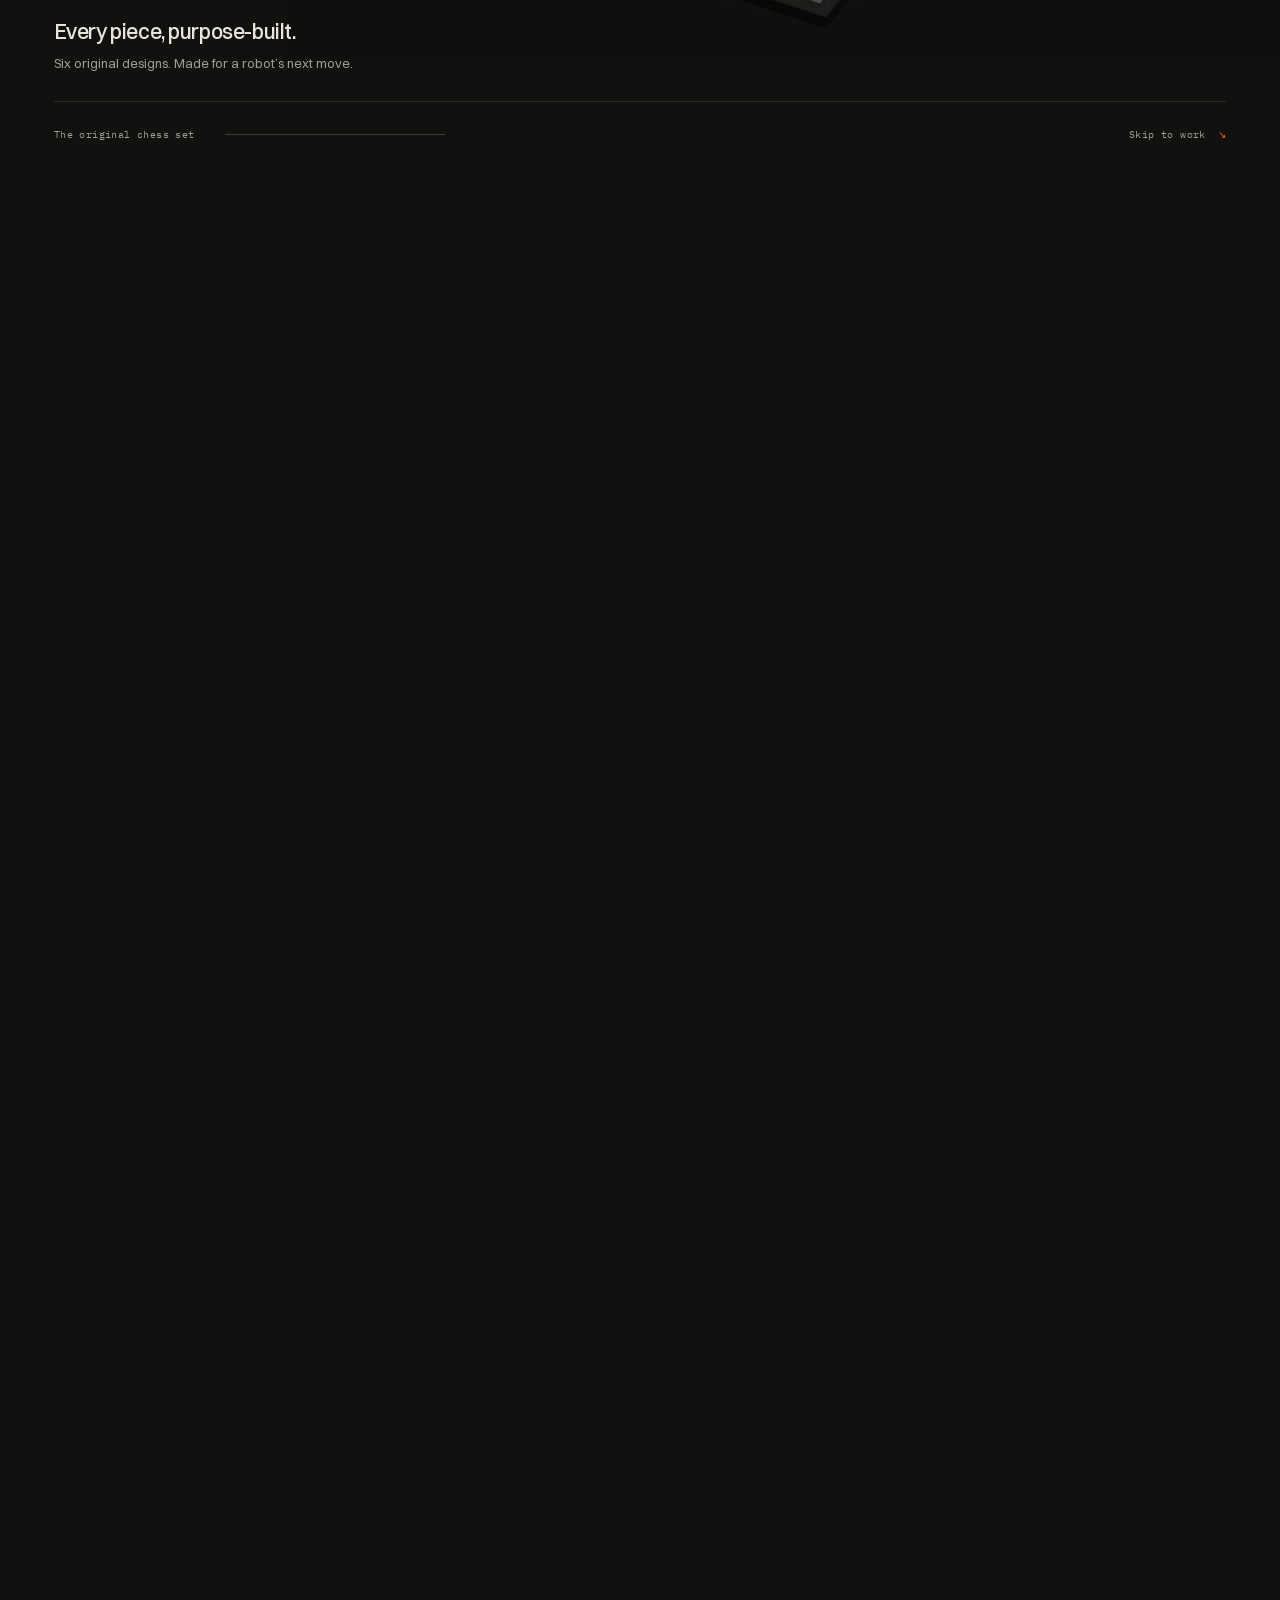
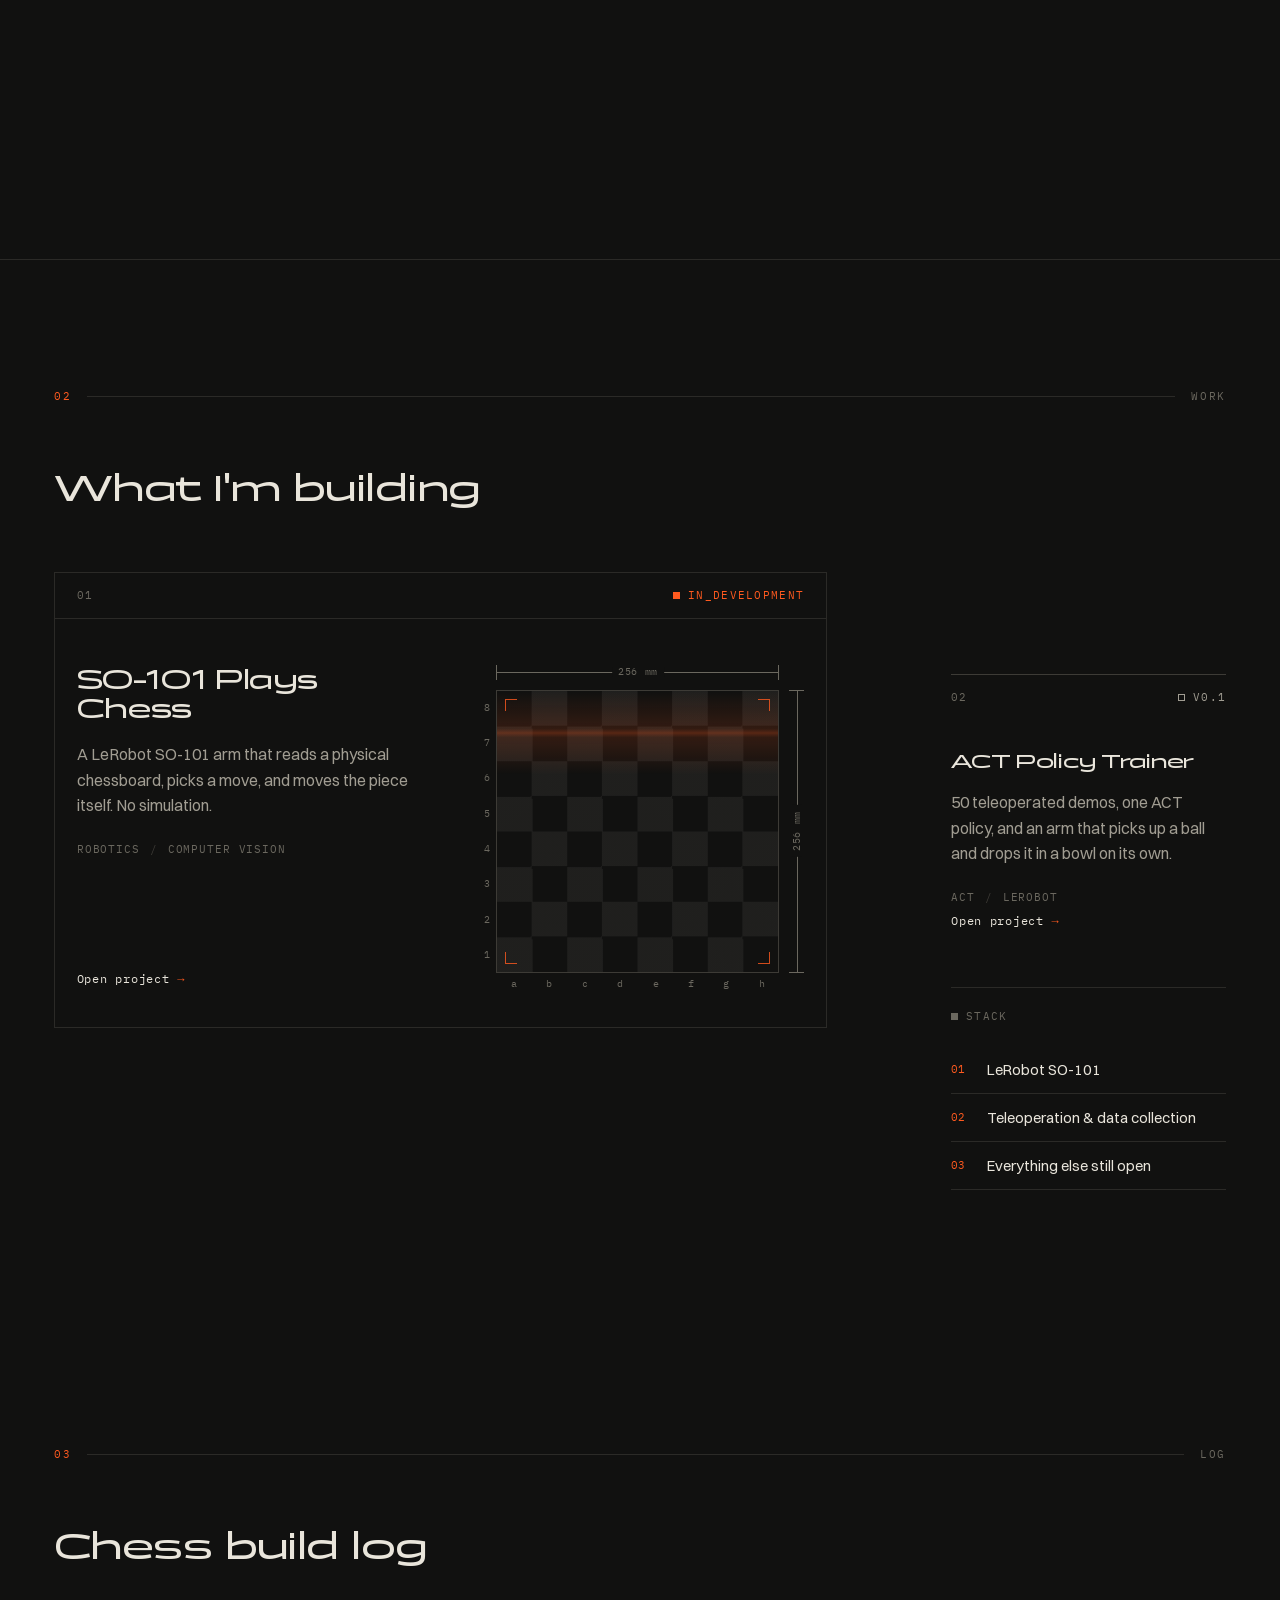
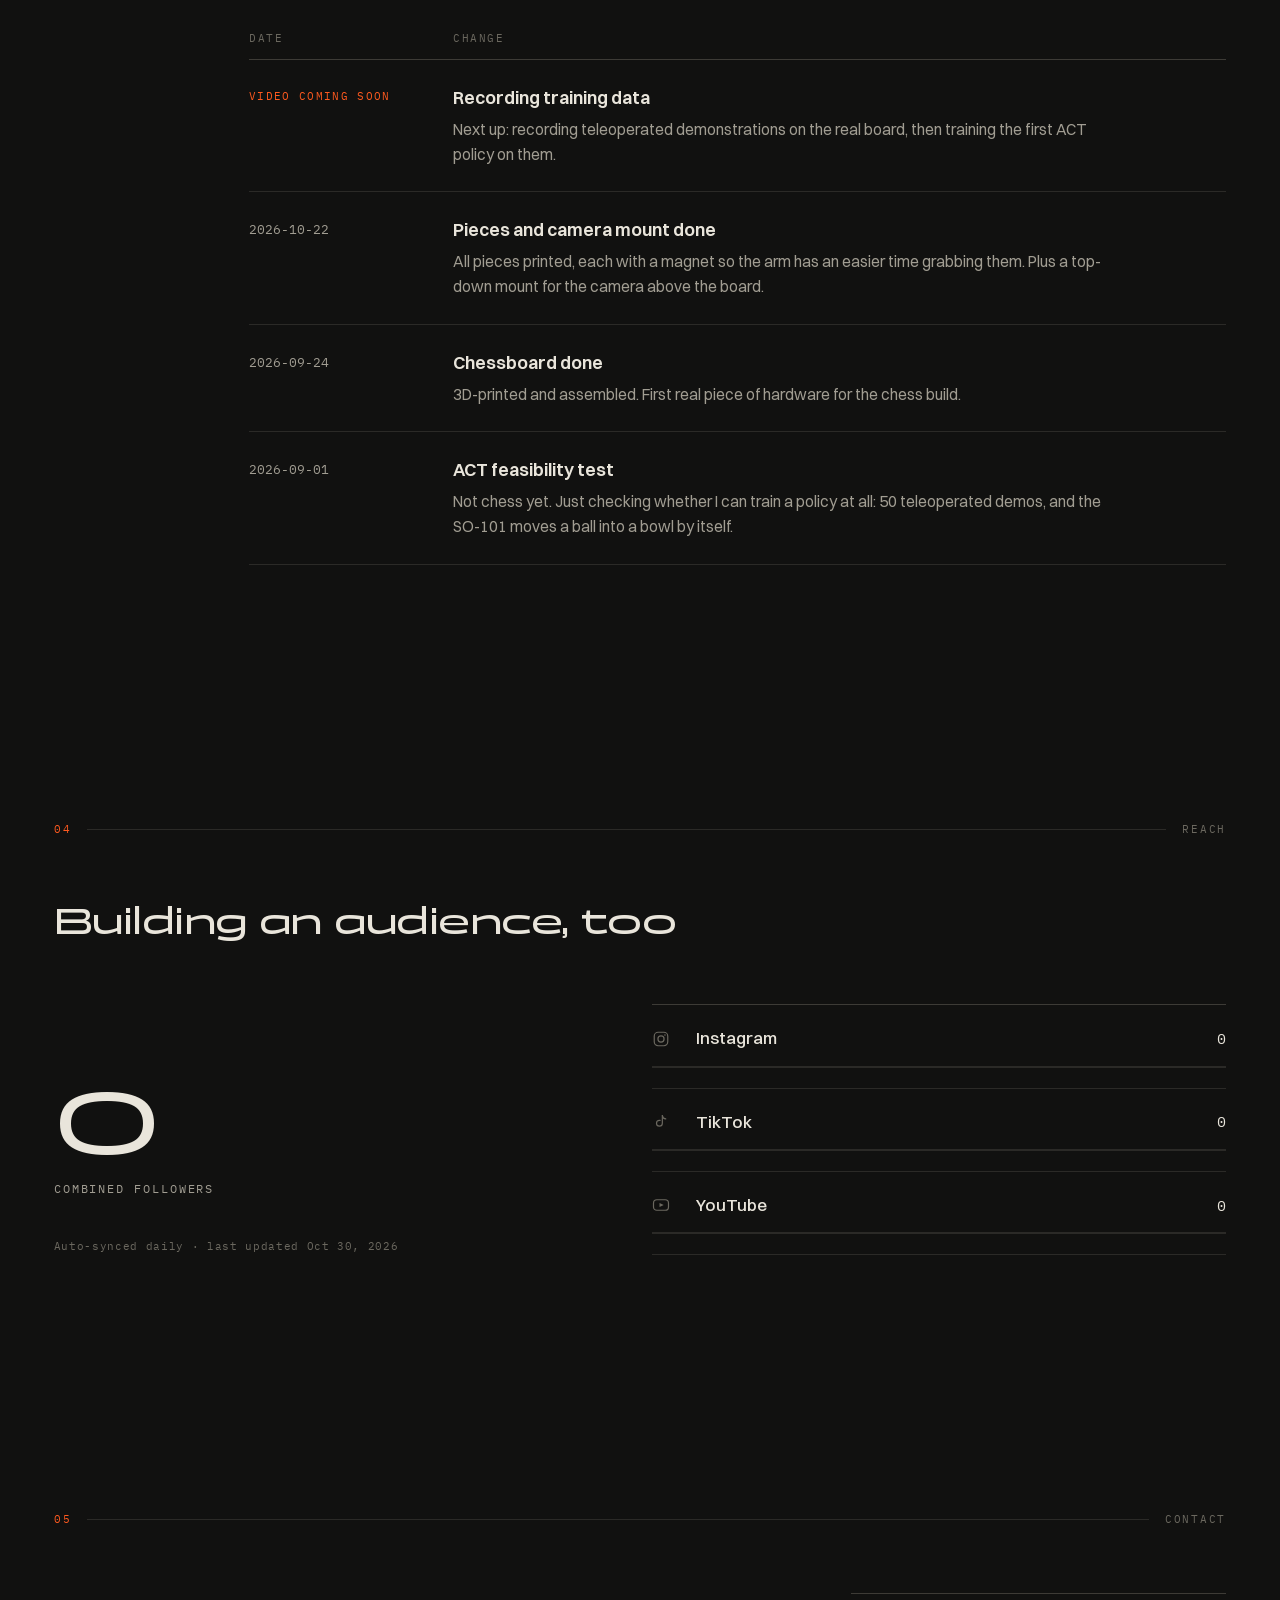
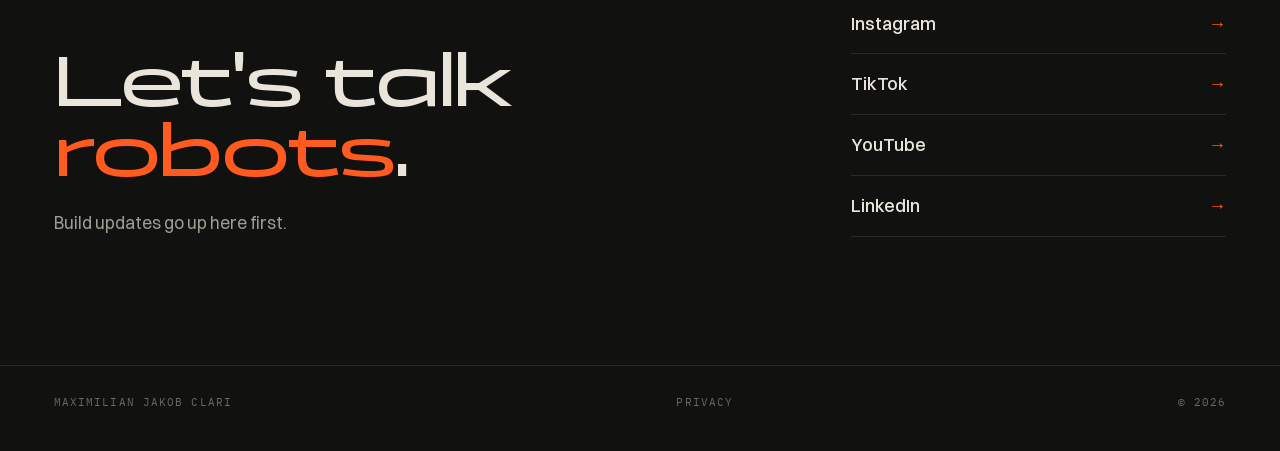
==== commit 310d5fd4: "Restore CAD fidelity and correct robot finishes and chess sides" ====
--- a/index.html
+++ b/index.html
@@ -11,7 +11,7 @@
 <link rel="preload" href="assets/fonts/panchang-500-normal.woff2" as="font" type="font/woff2" crossorigin>
 <link rel="stylesheet" href="fonts.css">
 <link rel="stylesheet" href="style.css">
-<link rel="stylesheet" href="chess.css?v=materials-1">
+<link rel="stylesheet" href="chess.css?v=cad-2">
 </head>
 <body>
 
@@ -136,7 +136,7 @@
       </div>
 
       <div class="chess-viewport" role="img" aria-label="The custom chess pieces on an eight-by-eight board, with the SO-101 robot arm behind it.">
-        <img class="chess-poster" src="assets/chess/poster.webp?v=materials-1" width="1440" height="1000" alt="" loading="lazy">
+        <img class="chess-poster" src="assets/chess/poster.webp?v=cad-2" width="1440" height="1000" alt="" loading="lazy">
         <div class="chess-canvas" aria-hidden="true"></div>
         <div class="chess-labels" aria-hidden="true"></div>
       </div>
@@ -402,6 +402,6 @@
 </template>
 
 <script src="script.js"></script>
-<script type="module" src="chess.js?v=materials-1"></script>
+<script type="module" src="chess.js?v=cad-2"></script>
 </body>
 </html>
--- a/chess.css
+++ b/chess.css
@@ -51,7 +51,7 @@
 .chess-materials button:focus-visible { outline: 1px solid var(--signal); outline-offset: 4px; }
 .chess-swatch { width: 12px; height: 12px; display: inline-block; opacity: .85; }
 .chess-swatch.graphite { background: linear-gradient(90deg, #e3dfd2 50%, #444b45 50%); }
-.chess-swatch.original { background: linear-gradient(90deg, #ff6a13 34%, #a4dbe8 34% 67%, #f2d6df 67%); }
+.chess-swatch.original { background: linear-gradient(90deg, #ff6a13 34%, #57cedb 34% 67%, #f29bbf 67%); }
 .chess-viewport { position: absolute; inset: 100px 0 64px; }
 .chess-canvas, .chess-poster, .chess-labels { position: absolute; inset: 0; width: 100%; height: 100%; }
 .chess-canvas { opacity: 0; transition: opacity .65s ease; }
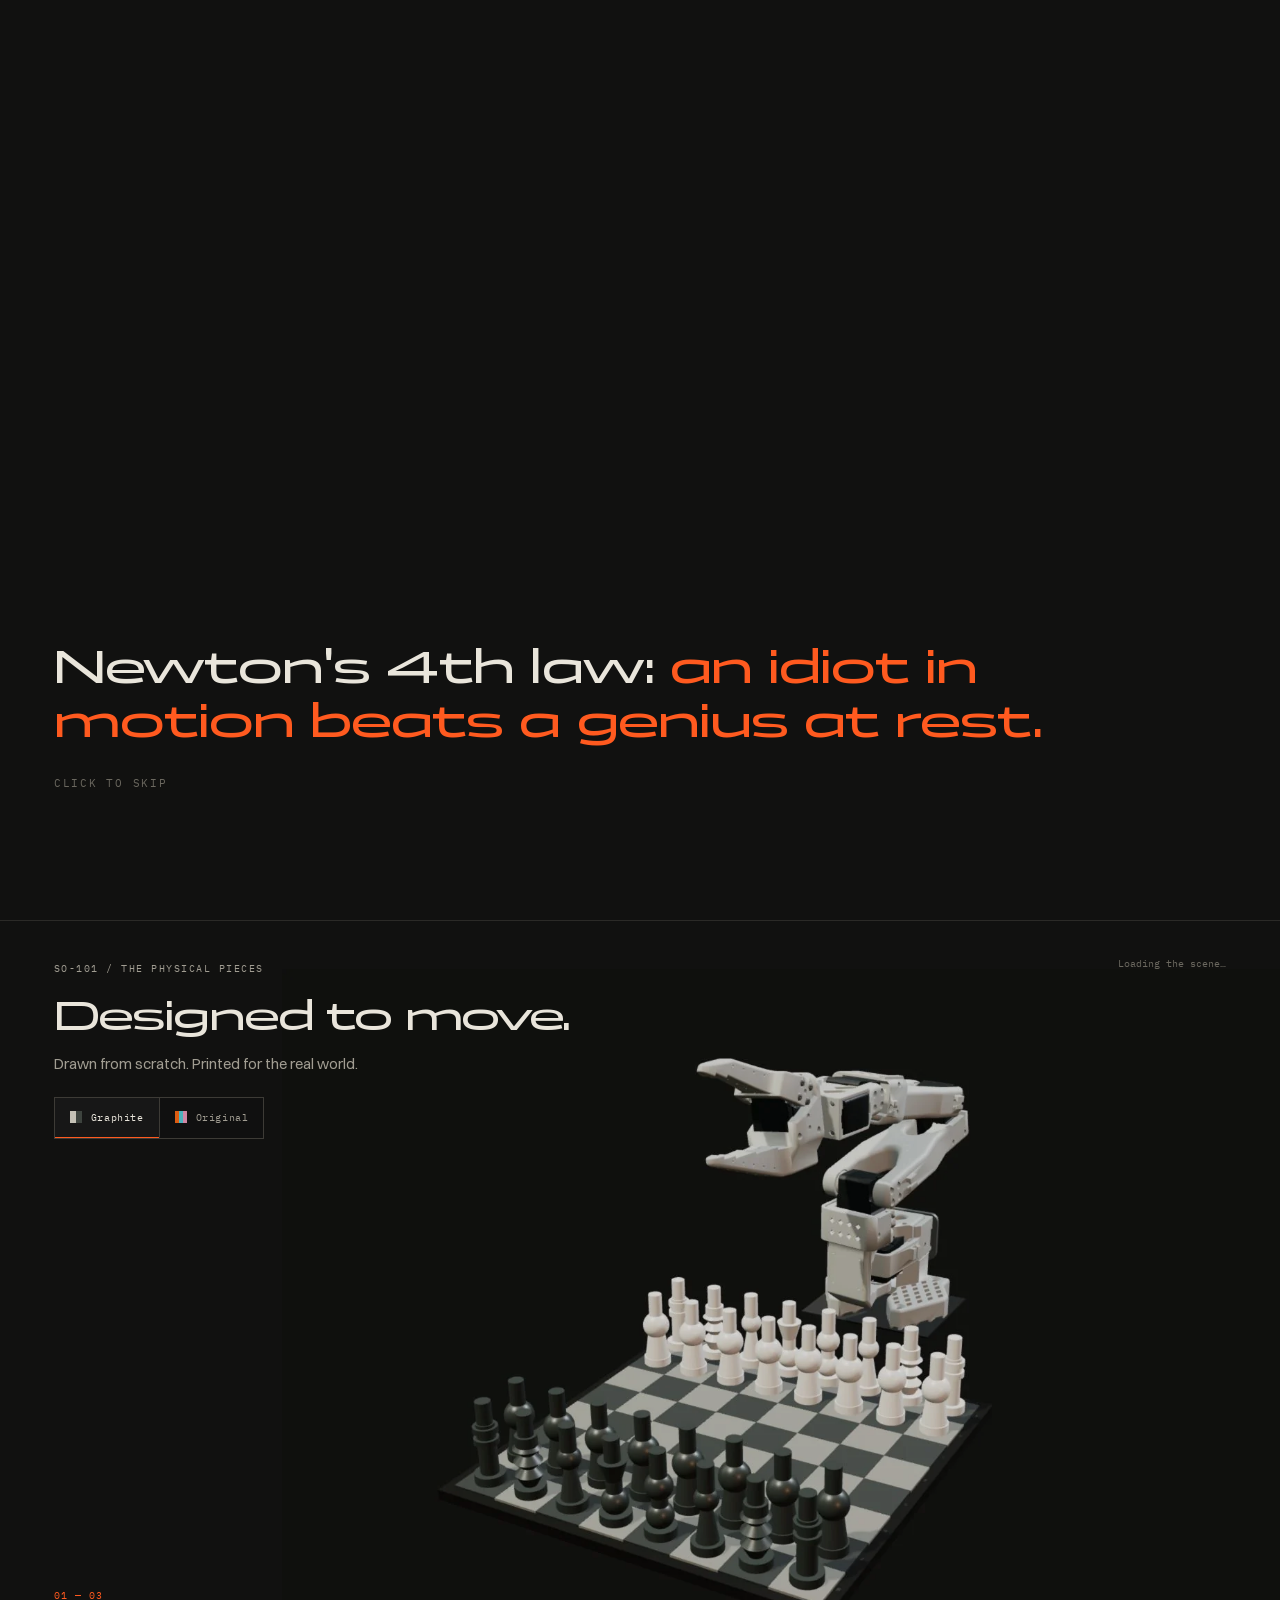
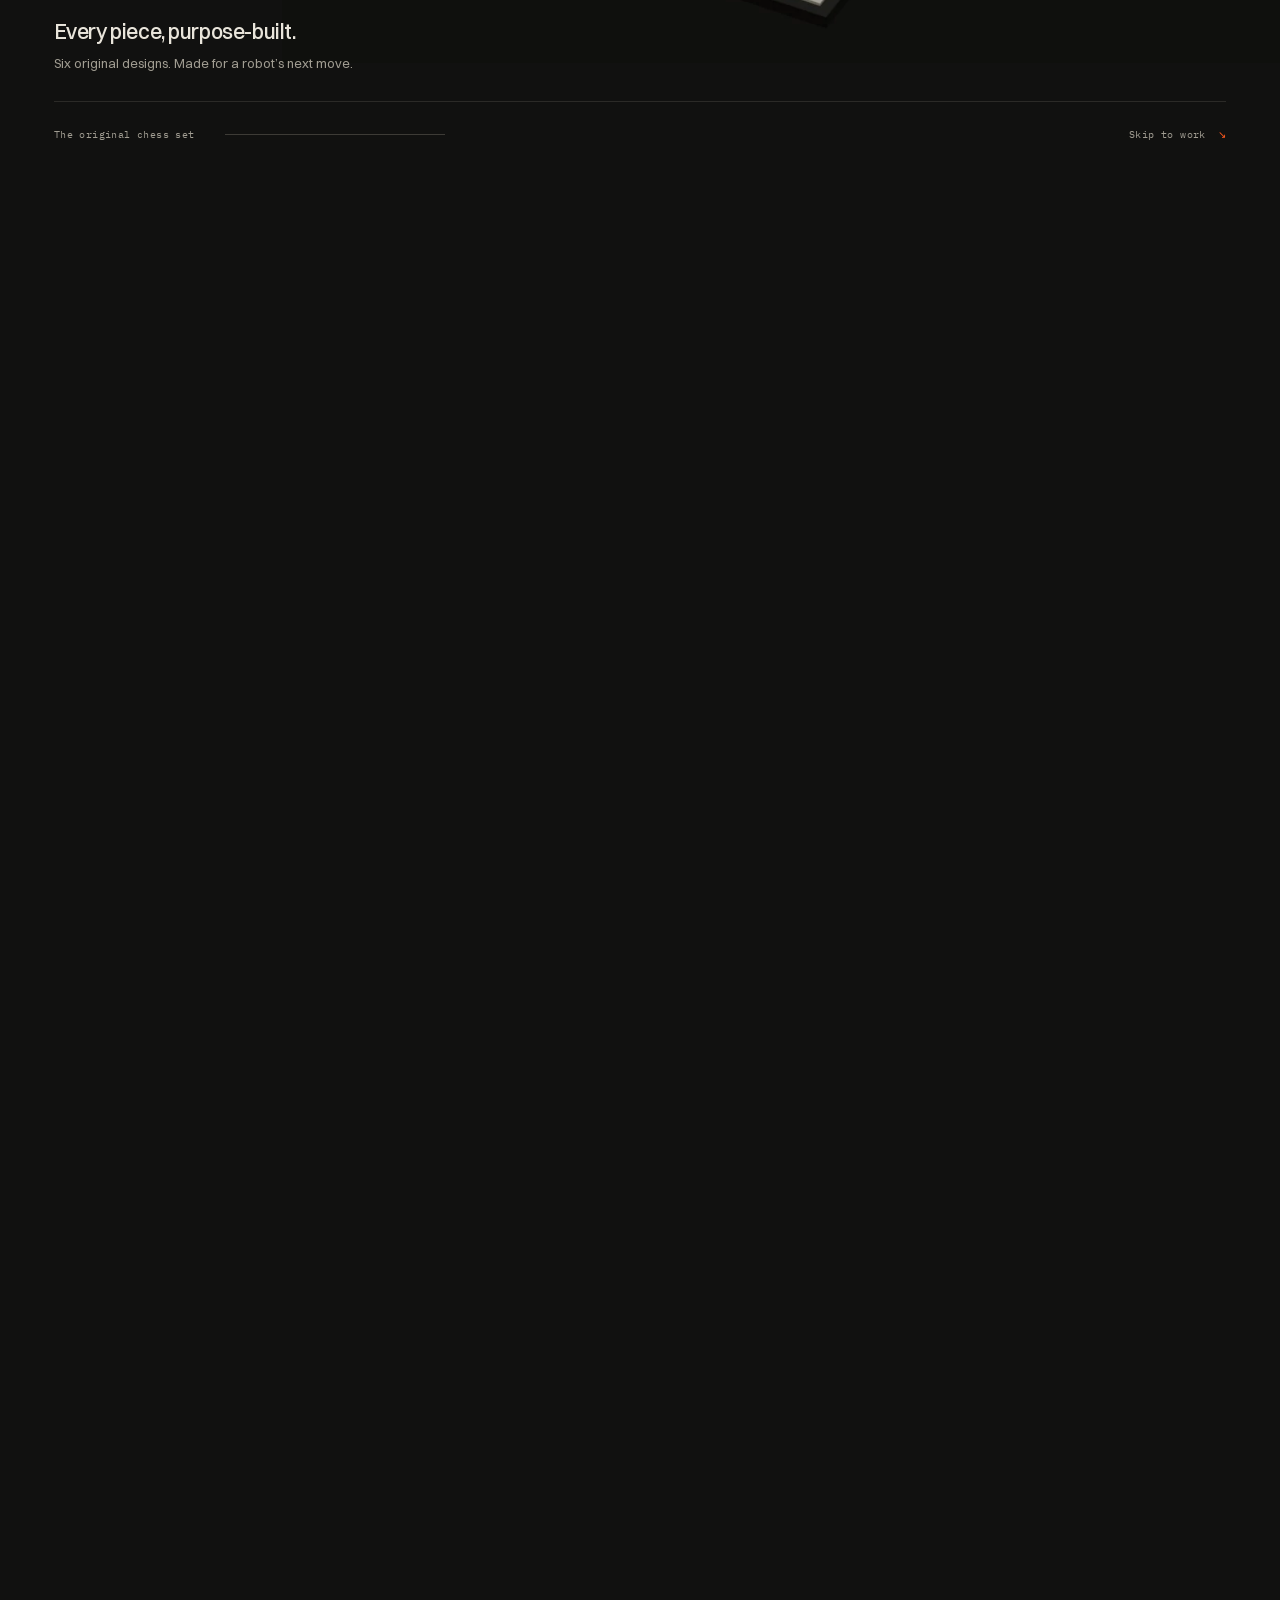
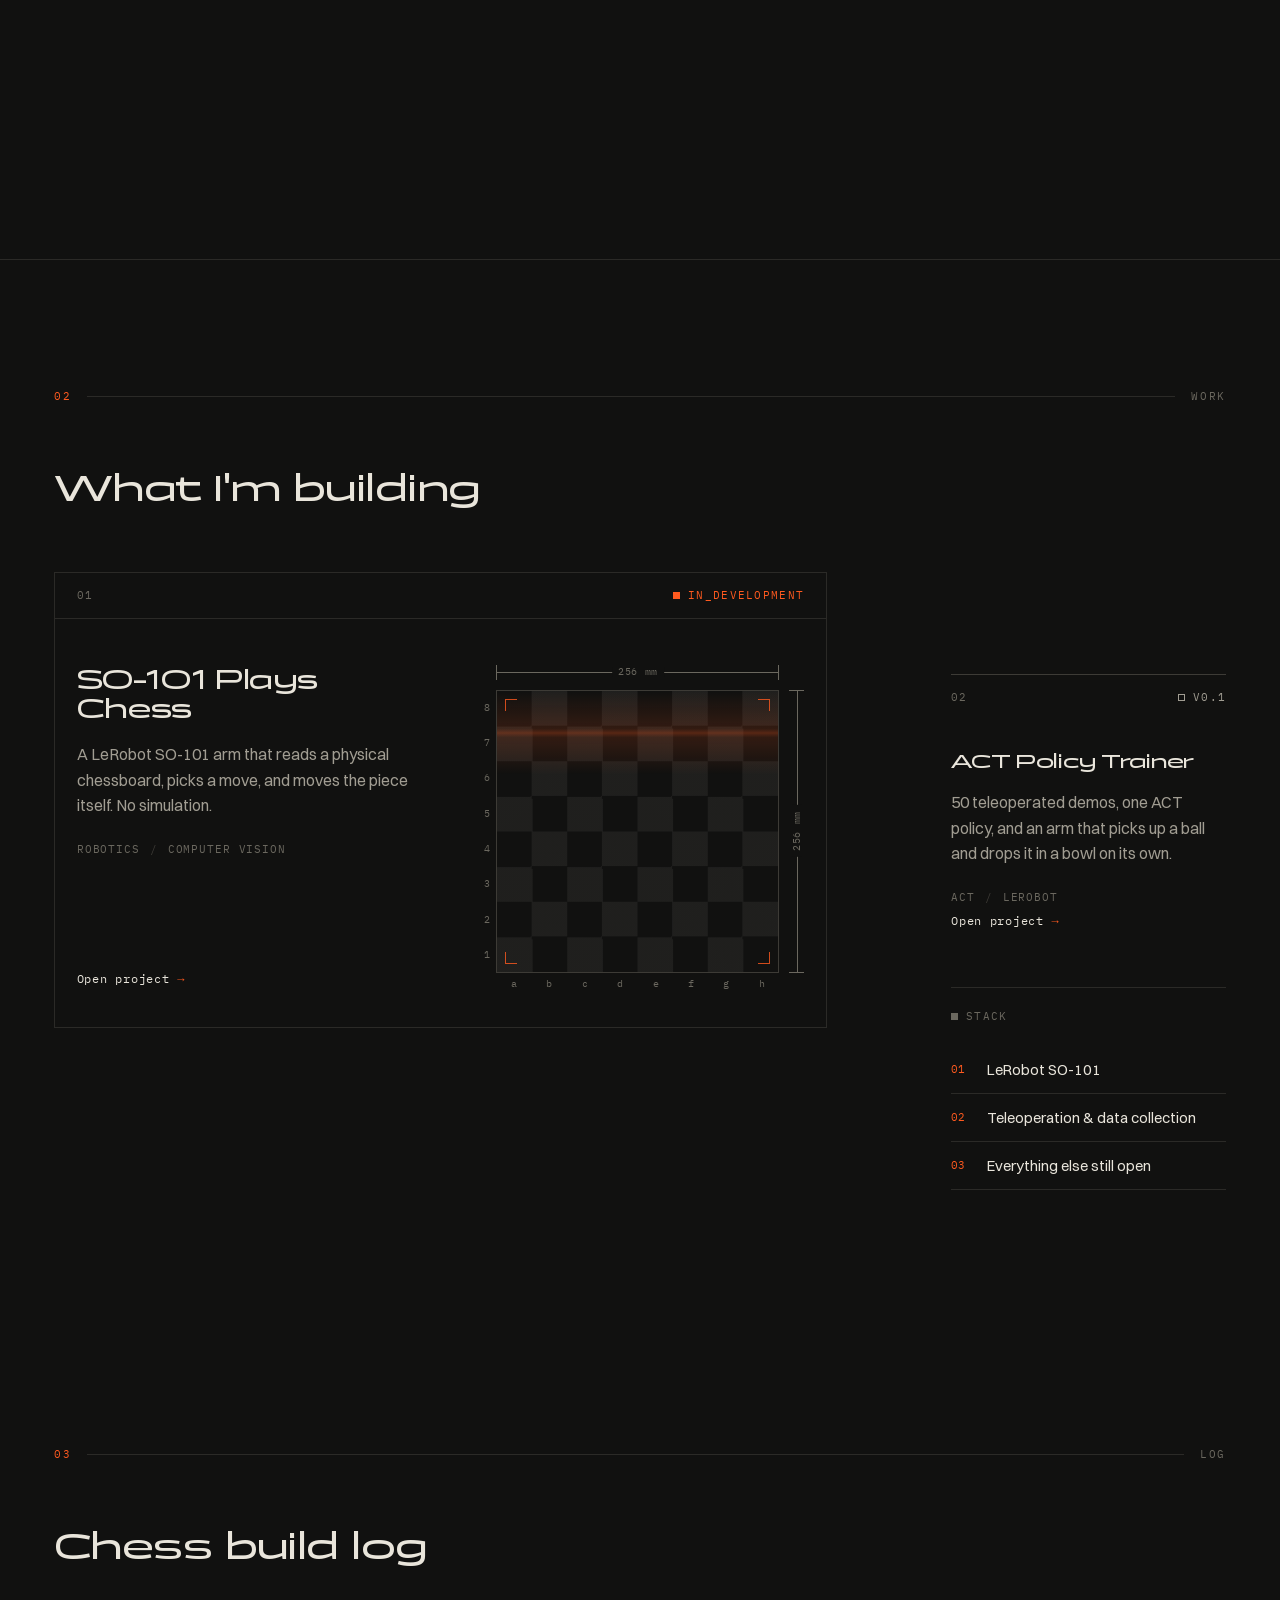
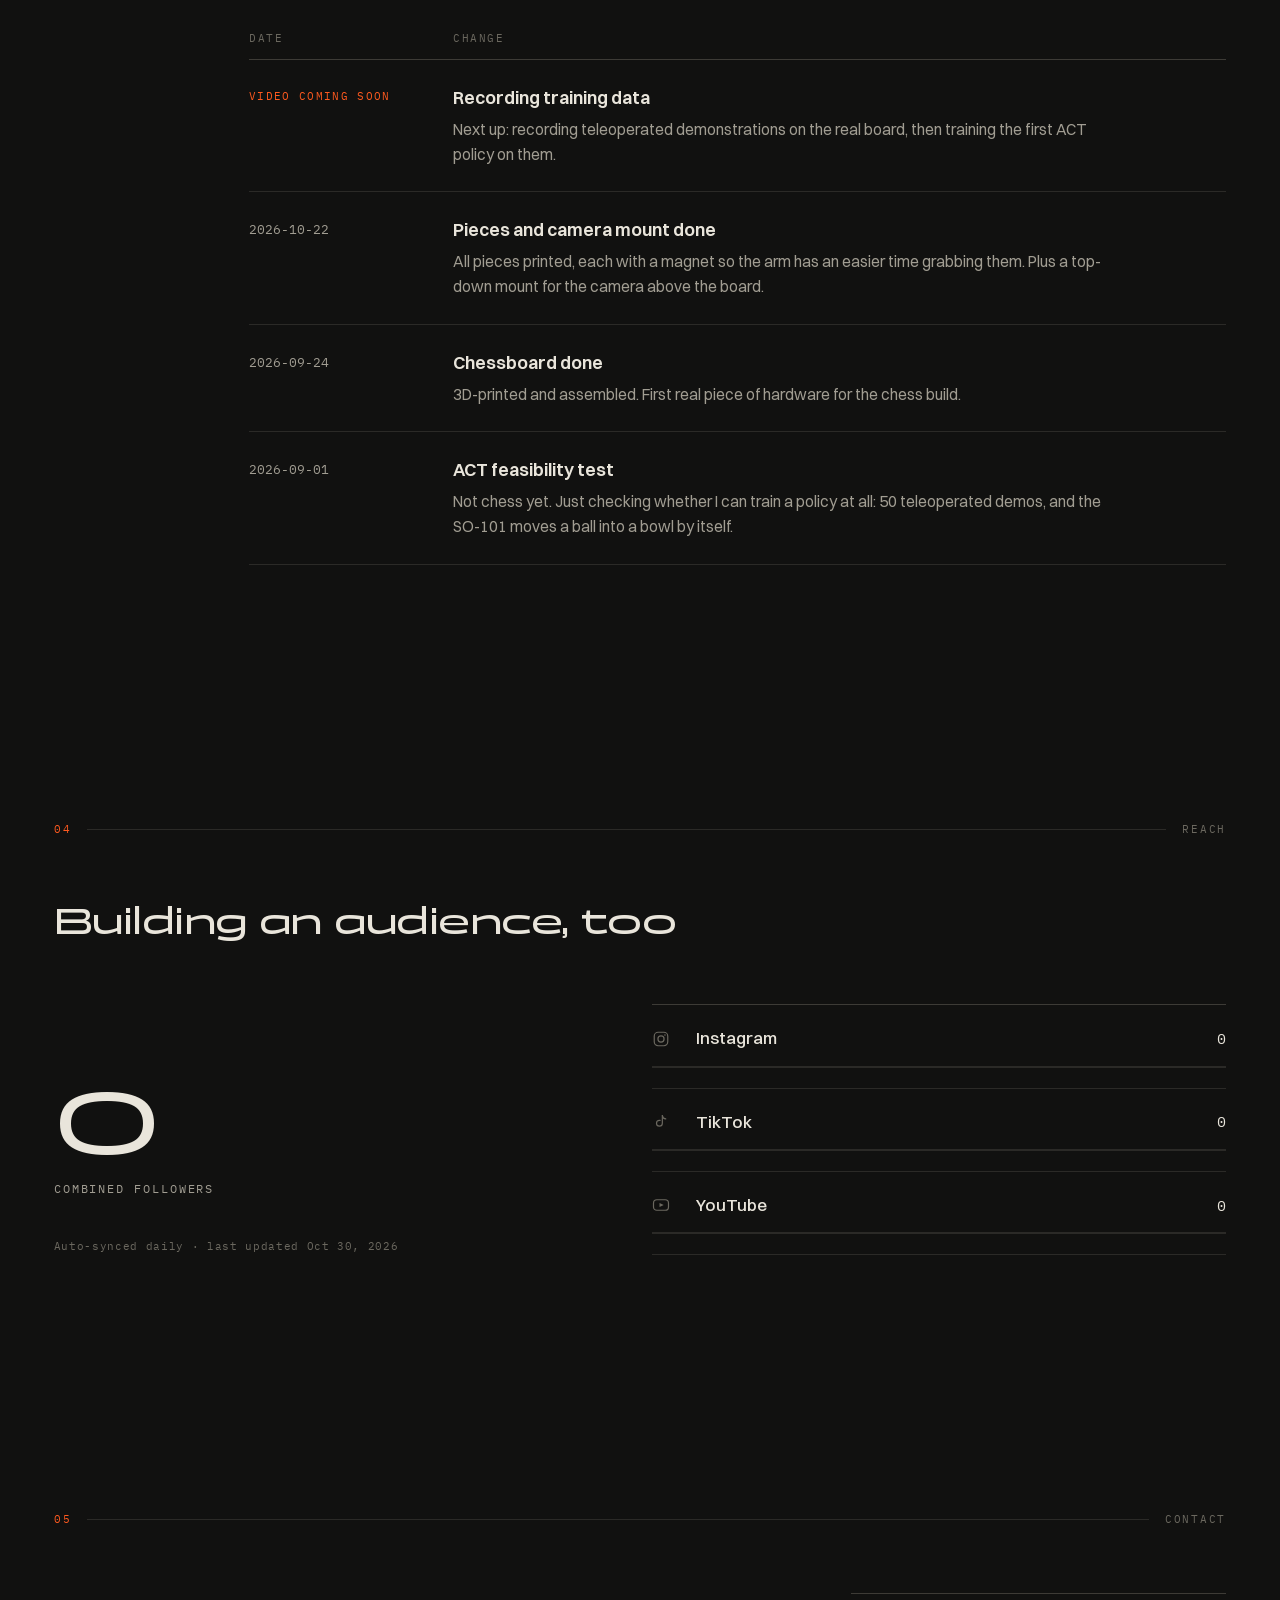
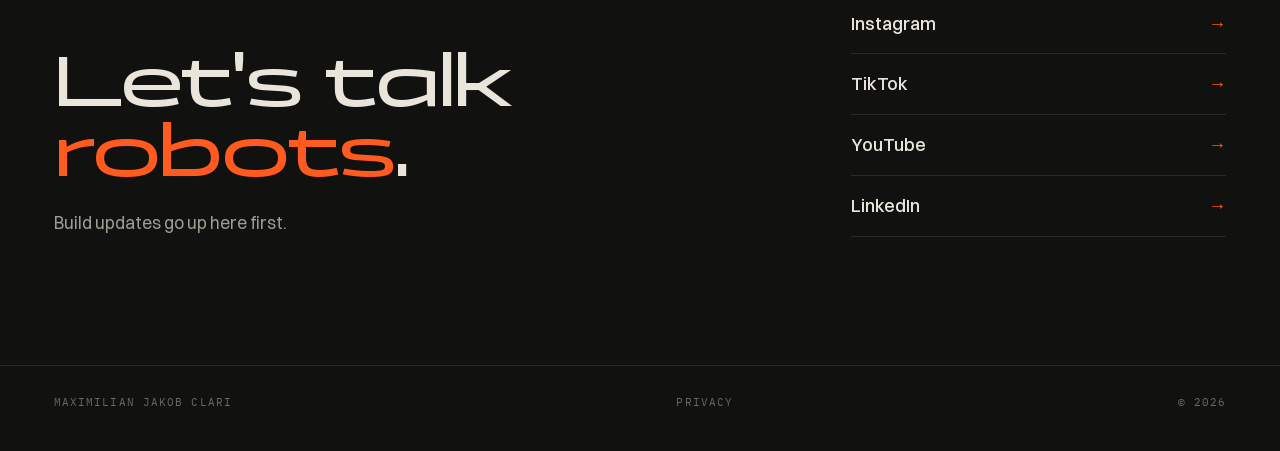
==== commit 723aac08: "Align board square colours with the corrected chess setup" ====
--- a/index.html
+++ b/index.html
@@ -11,7 +11,7 @@
 <link rel="preload" href="assets/fonts/panchang-500-normal.woff2" as="font" type="font/woff2" crossorigin>
 <link rel="stylesheet" href="fonts.css">
 <link rel="stylesheet" href="style.css">
-<link rel="stylesheet" href="chess.css?v=cad-2">
+<link rel="stylesheet" href="chess.css?v=cad-3">
 </head>
 <body>
 
@@ -136,7 +136,7 @@
       </div>
 
       <div class="chess-viewport" role="img" aria-label="The custom chess pieces on an eight-by-eight board, with the SO-101 robot arm behind it.">
-        <img class="chess-poster" src="assets/chess/poster.webp?v=cad-2" width="1440" height="1000" alt="" loading="lazy">
+        <img class="chess-poster" src="assets/chess/poster.webp?v=cad-3" width="1440" height="1000" alt="" loading="lazy">
         <div class="chess-canvas" aria-hidden="true"></div>
         <div class="chess-labels" aria-hidden="true"></div>
       </div>
@@ -402,6 +402,6 @@
 </template>
 
 <script src="script.js"></script>
-<script type="module" src="chess.js?v=cad-2"></script>
+<script type="module" src="chess.js?v=cad-3"></script>
 </body>
 </html>
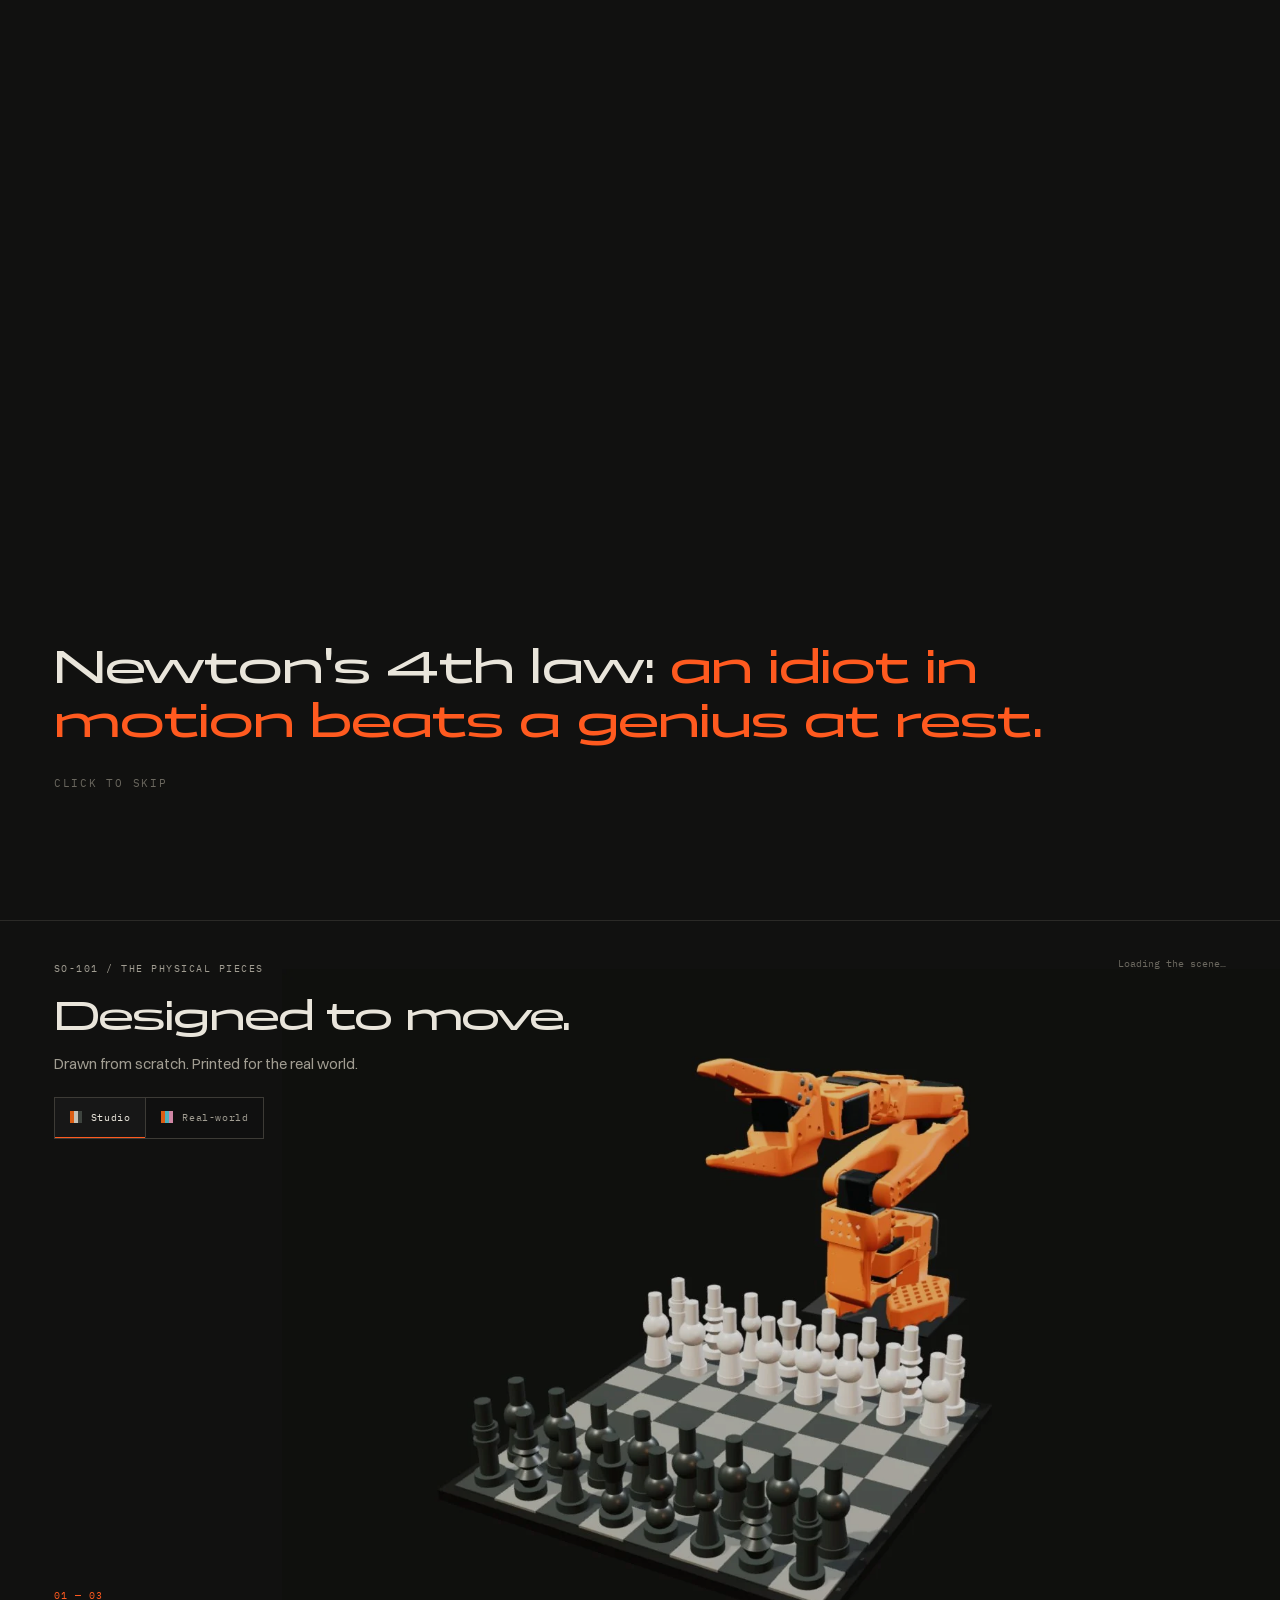
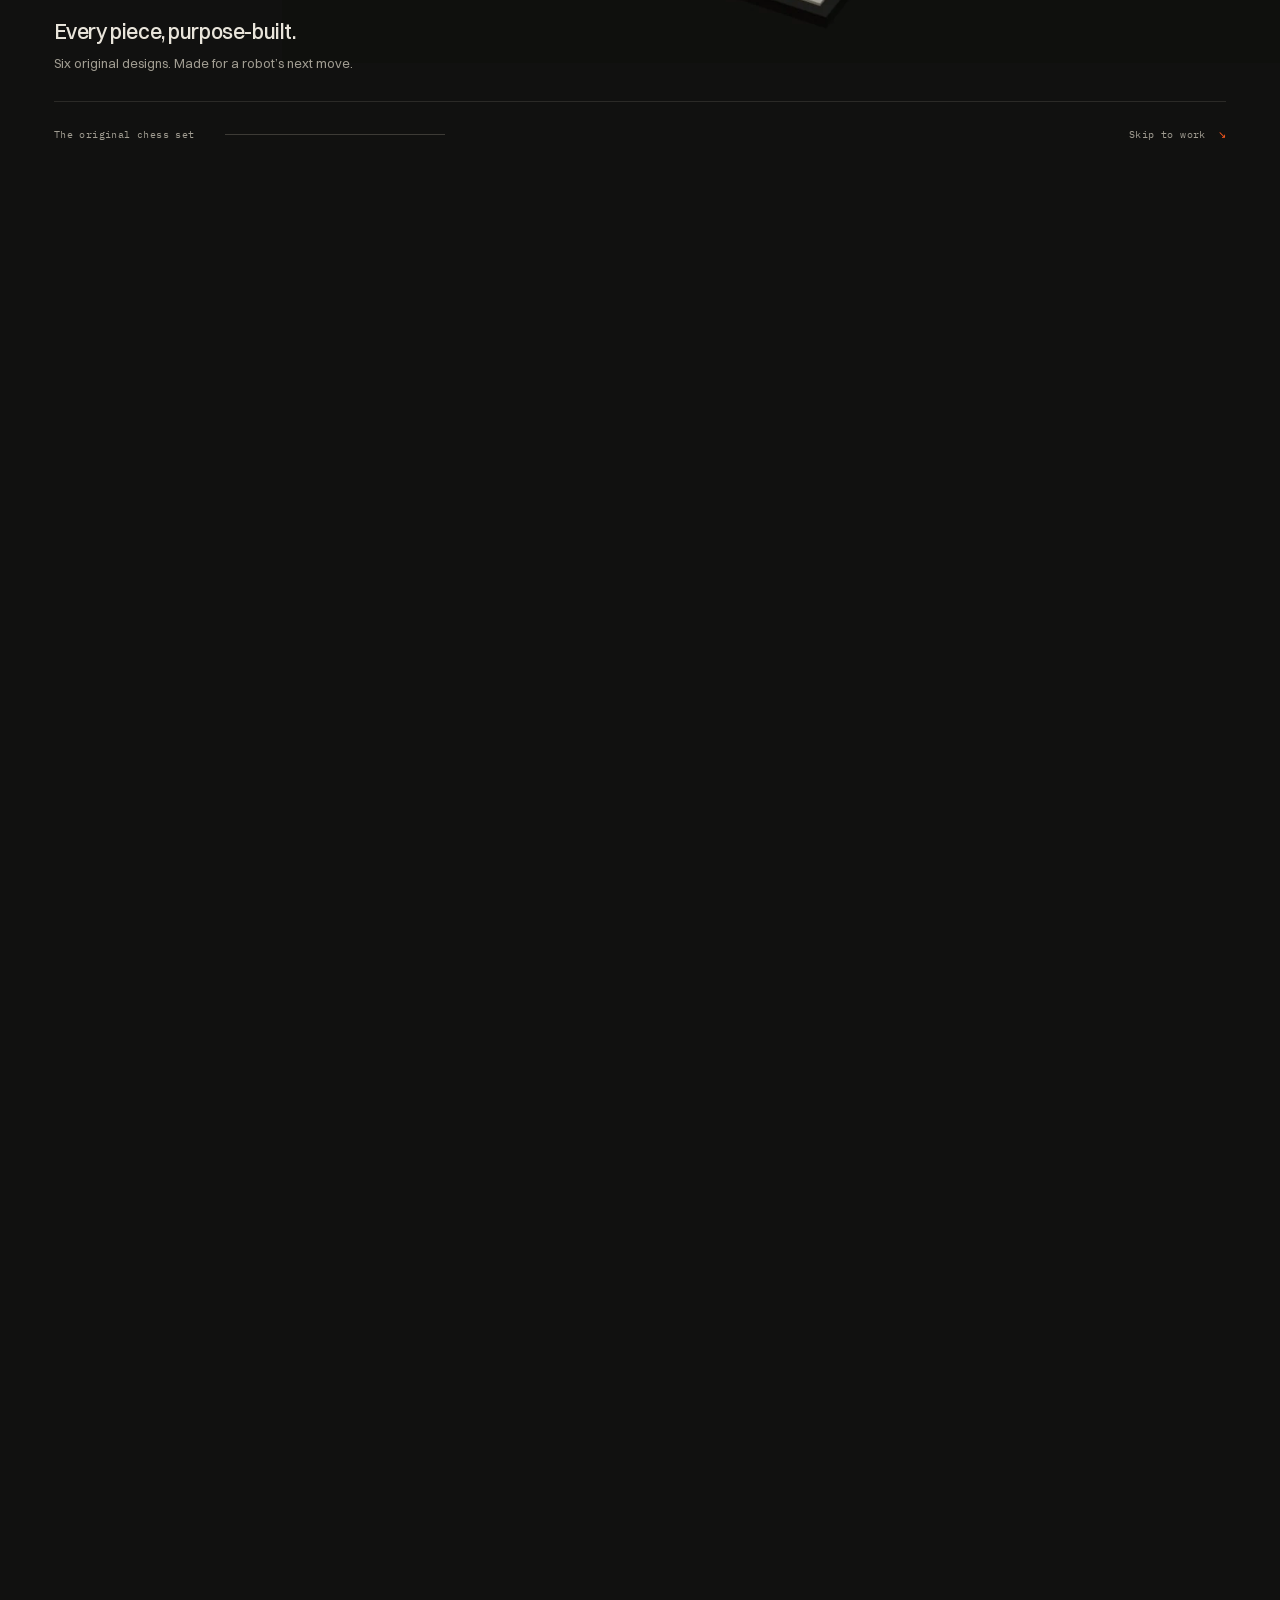
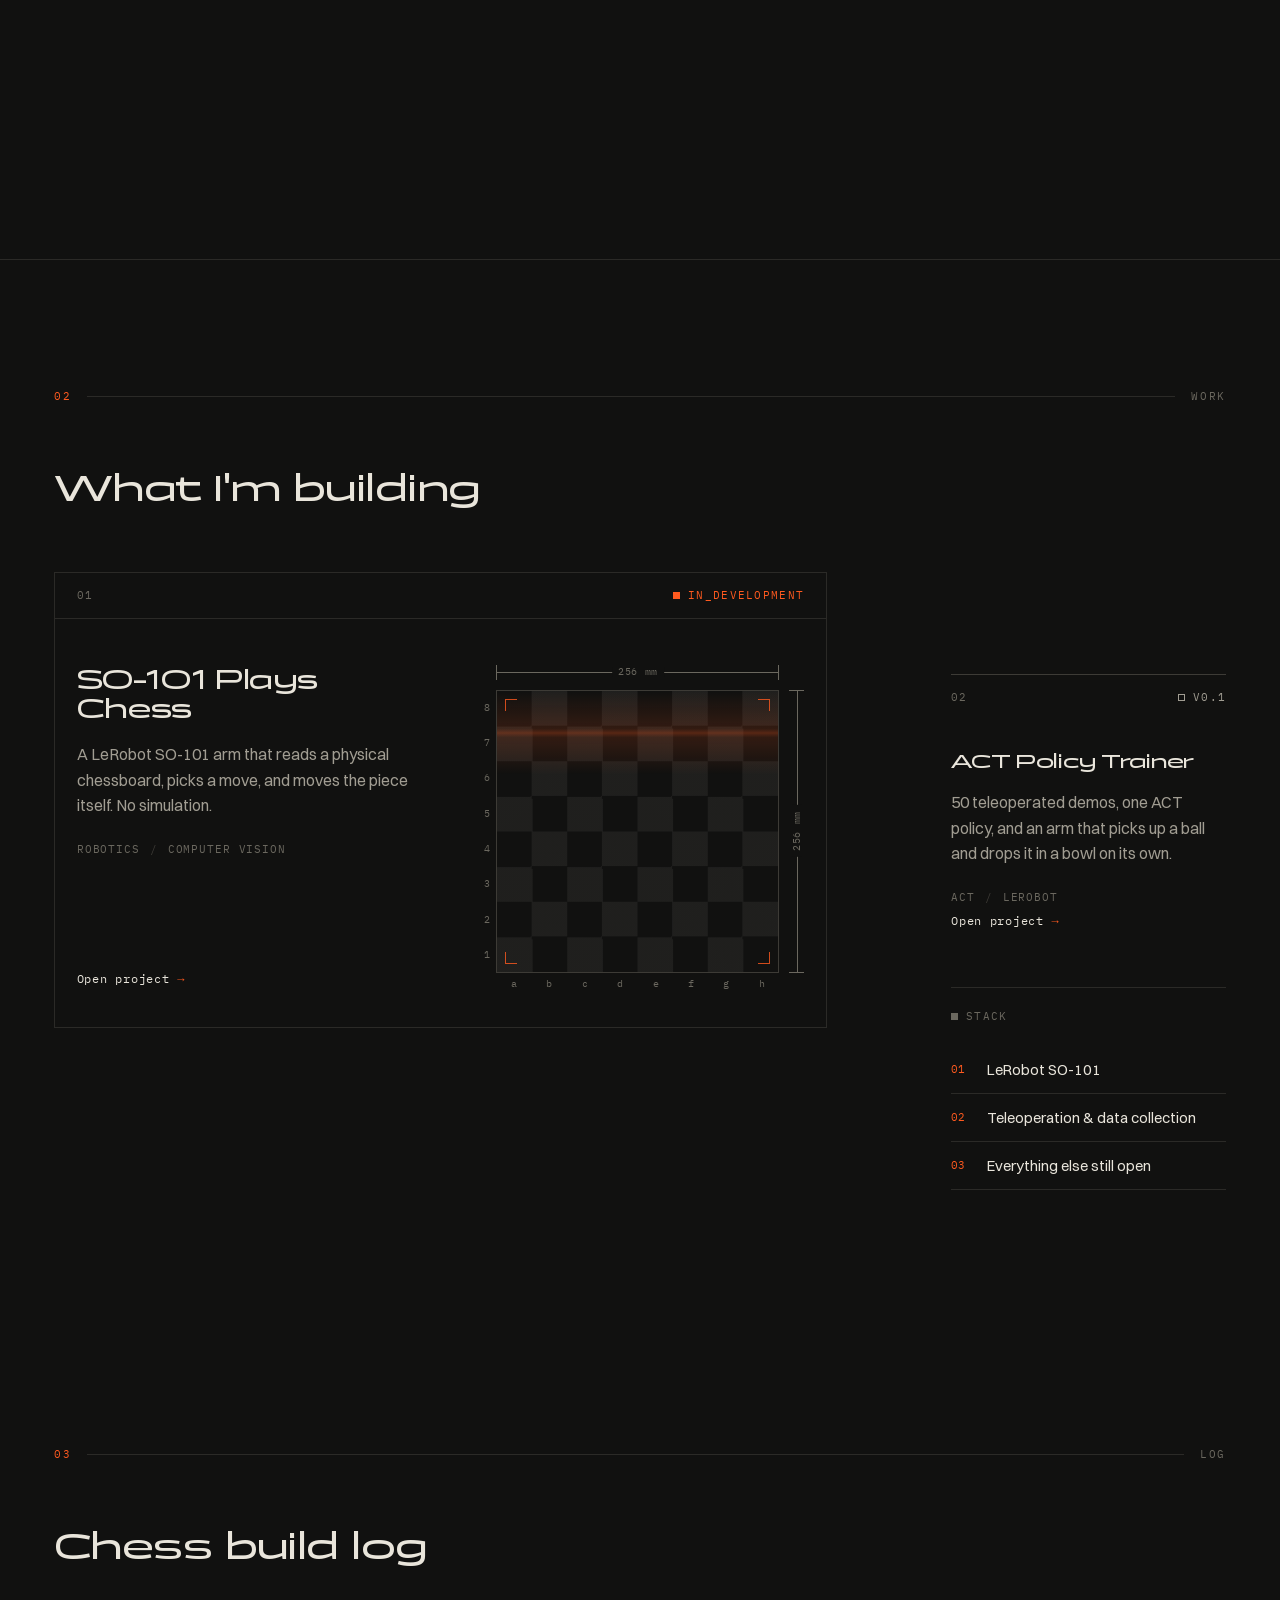
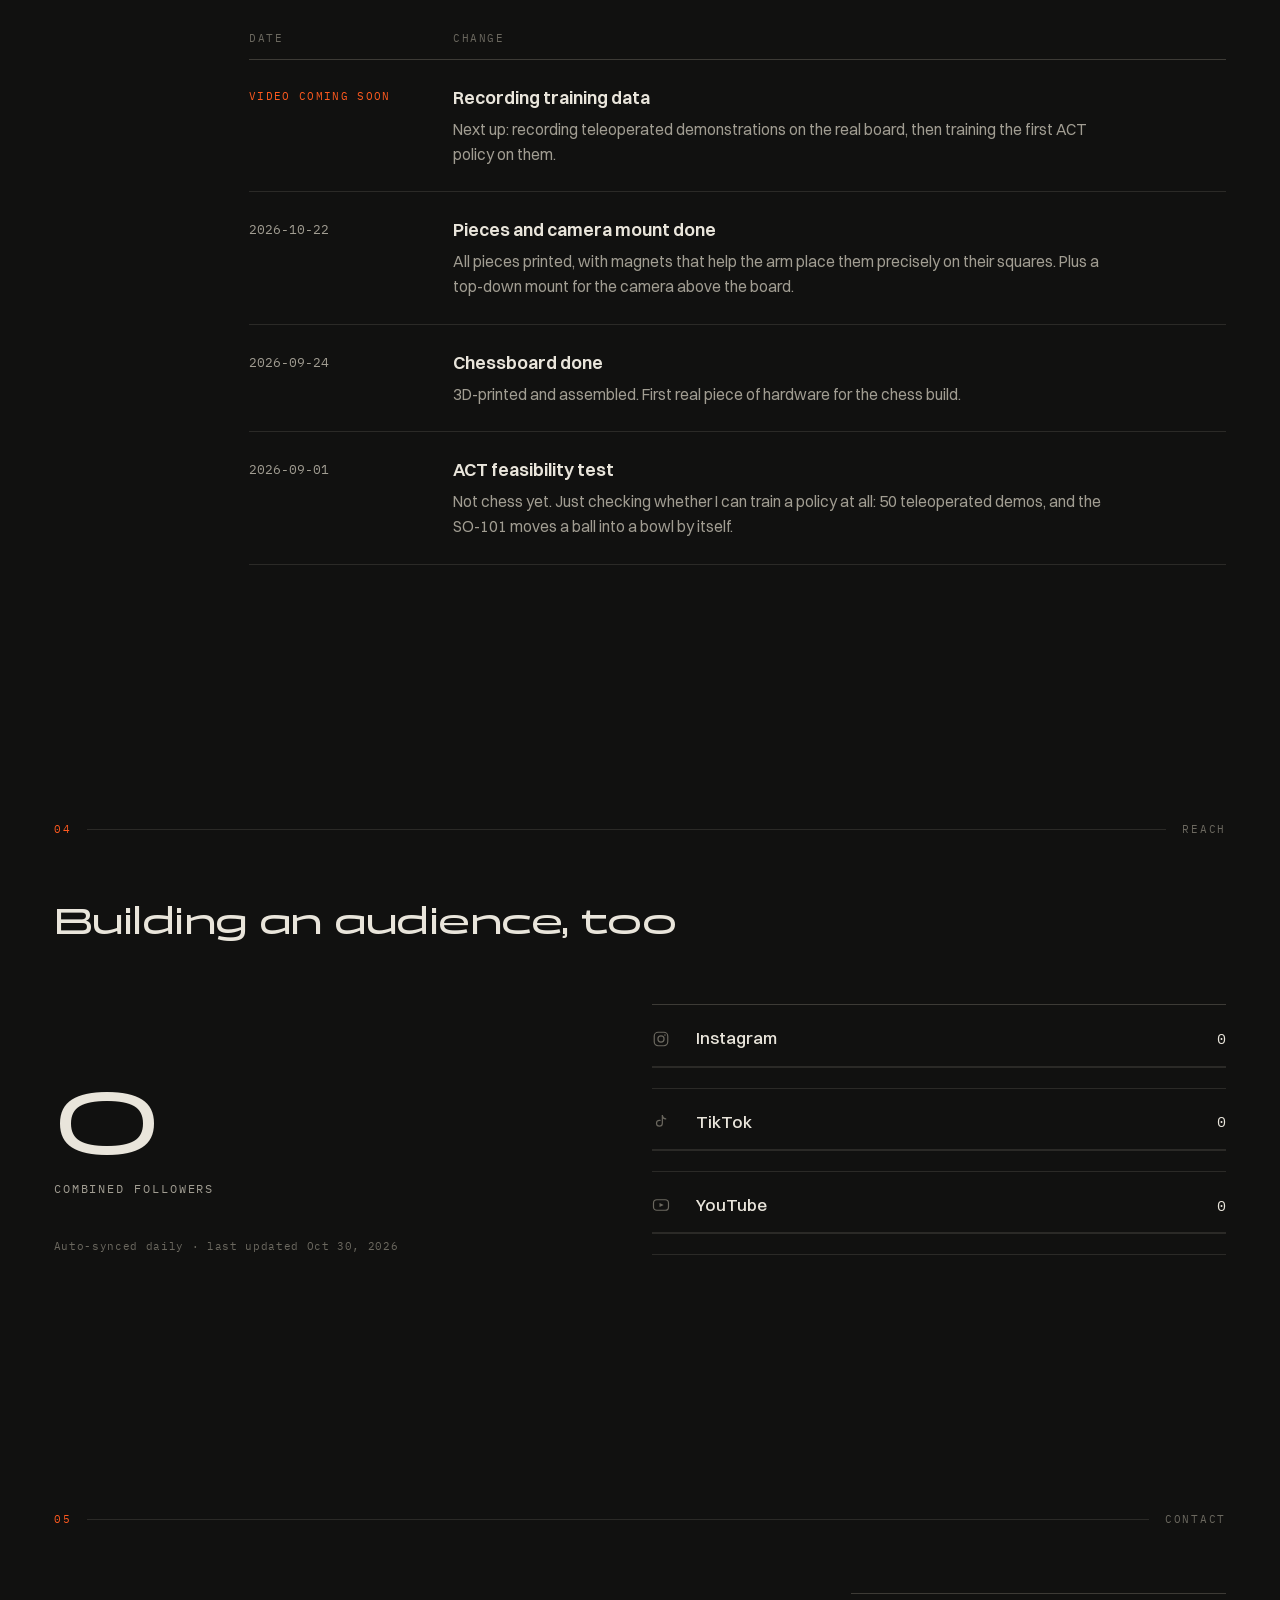
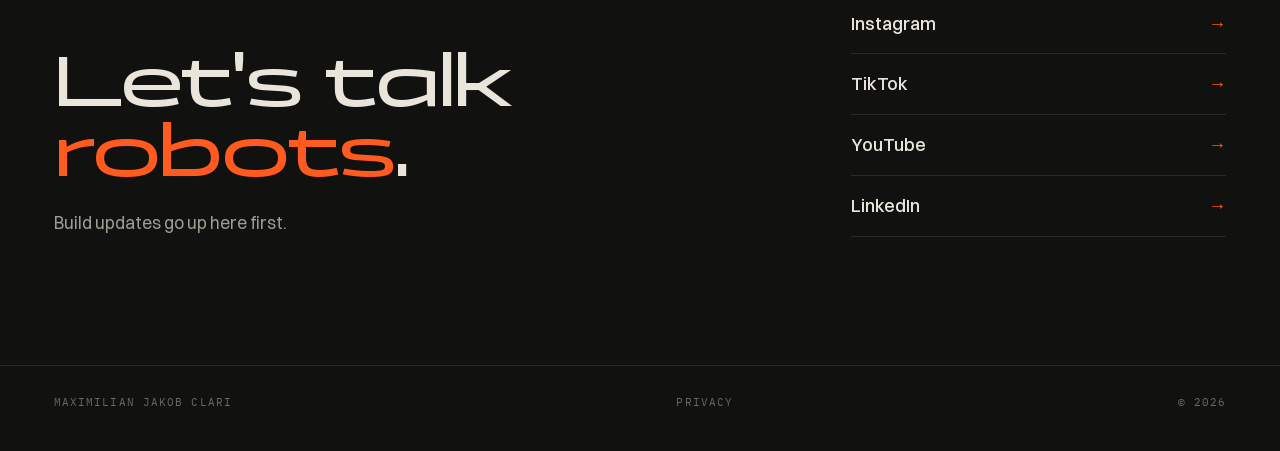
==== commit a5fe8965: "Use orange robot in Studio view and clarify magnetic placement" ====
--- a/index.html
+++ b/index.html
@@ -11,7 +11,7 @@
 <link rel="preload" href="assets/fonts/panchang-500-normal.woff2" as="font" type="font/woff2" crossorigin>
 <link rel="stylesheet" href="fonts.css">
 <link rel="stylesheet" href="style.css">
-<link rel="stylesheet" href="chess.css?v=cad-3">
+<link rel="stylesheet" href="chess.css?v=studio-1">
 </head>
 <body>
 
@@ -130,13 +130,13 @@
         <h2 id="chess-title">Designed to move.</h2>
         <p class="chess-deck">Drawn from scratch. Printed for the real world.</p>
         <div class="chess-materials" role="group" aria-label="Scene palette">
-          <button type="button" data-palette="graphite" aria-pressed="true"><span class="chess-swatch graphite" aria-hidden="true"></span>Graphite</button>
-          <button type="button" data-palette="original" aria-pressed="false"><span class="chess-swatch original" aria-hidden="true"></span>Original</button>
+          <button type="button" data-palette="graphite" aria-pressed="true"><span class="chess-swatch graphite" aria-hidden="true"></span>Studio</button>
+          <button type="button" data-palette="original" aria-pressed="false"><span class="chess-swatch original" aria-hidden="true"></span>Real-world</button>
         </div>
       </div>
 
       <div class="chess-viewport" role="img" aria-label="The custom chess pieces on an eight-by-eight board, with the SO-101 robot arm behind it.">
-        <img class="chess-poster" src="assets/chess/poster.webp?v=cad-3" width="1440" height="1000" alt="" loading="lazy">
+        <img class="chess-poster" src="assets/chess/poster.webp?v=studio-1" width="1440" height="1000" alt="" loading="lazy">
         <div class="chess-canvas" aria-hidden="true"></div>
         <div class="chess-labels" aria-hidden="true"></div>
       </div>
@@ -245,8 +245,8 @@
           <div>
             <h3 class="log-title">Pieces and camera mount done</h3>
             <p class="log-desc">
-              All pieces printed, each with a magnet so the arm has an easier time
-              grabbing them. Plus a top-down mount for the camera above the board.
+              All pieces printed, with magnets that help the arm place them
+              precisely on their squares. Plus a top-down mount for the camera above the board.
             </p>
           </div>
         </a>
@@ -402,6 +402,6 @@
 </template>
 
 <script src="script.js"></script>
-<script type="module" src="chess.js?v=cad-3"></script>
+<script type="module" src="chess.js?v=studio-1"></script>
 </body>
 </html>
--- a/chess.css
+++ b/chess.css
@@ -50,7 +50,7 @@
 .chess-materials button:hover { color: var(--ink); background: #ffffff0b; }
 .chess-materials button:focus-visible { outline: 1px solid var(--signal); outline-offset: 4px; }
 .chess-swatch { width: 12px; height: 12px; display: inline-block; opacity: .85; }
-.chess-swatch.graphite { background: linear-gradient(90deg, #e3dfd2 50%, #444b45 50%); }
+.chess-swatch.graphite { background: linear-gradient(90deg, #ff6a13 34%, #e3dfd2 34% 67%, #444b45 67%); }
 .chess-swatch.original { background: linear-gradient(90deg, #ff6a13 34%, #57cedb 34% 67%, #f29bbf 67%); }
 .chess-viewport { position: absolute; inset: 100px 0 64px; }
 .chess-canvas, .chess-poster, .chess-labels { position: absolute; inset: 0; width: 100%; height: 100%; }
